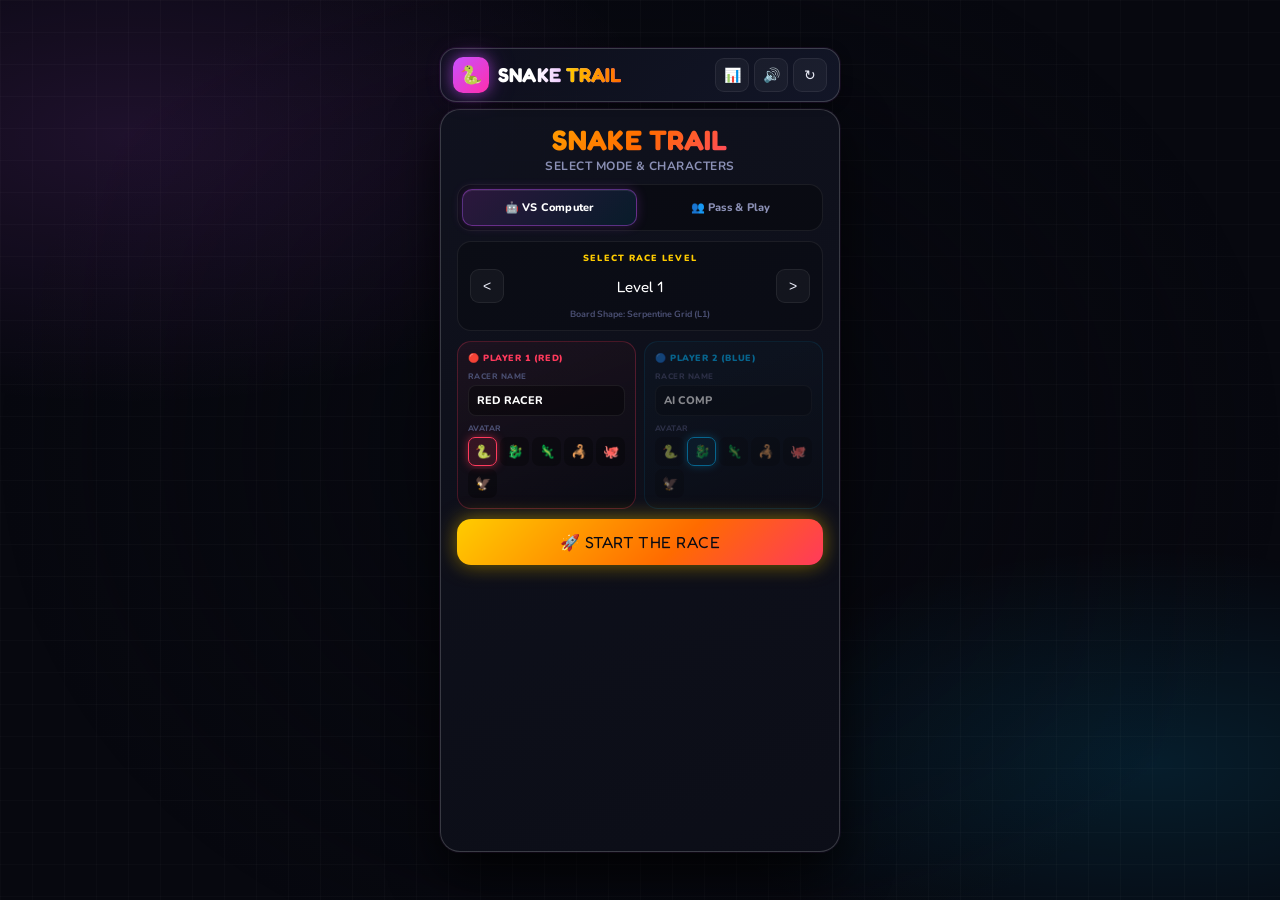
==== index.html @ f73b4cd0 "k" ====
<!DOCTYPE html>
<html lang="en">
<head>
  <meta charset="UTF-8">
  <meta name="viewport" content="width=device-width, initial-scale=1.0, maximum-scale=1, user-scalable=no">
  <meta name="description" content="An enterprise-grade, highly polished, and addictive Snake Trail Race board game. Play against AI or with a friend local.">
  <title>Snake Trail Race - Premium Arcade Edition</title>
  
  <!-- PWA & Mobile Install configurations -->
  <link rel="manifest" href="manifest.json">
  <meta name="theme-color" content="#080a11">
  <meta name="apple-mobile-web-app-capable" content="yes">
  <meta name="apple-mobile-web-app-status-bar-style" content="black-translucent">
  <meta name="apple-mobile-web-app-title" content="Snake Trail">
  <link rel="apple-touch-icon" href="icon.jpg">

  <link rel="preconnect" href="https://fonts.googleapis.com">
  <link rel="preconnect" href="https://fonts.gstatic.com" crossorigin>
  <link href="https://fonts.googleapis.com/css2?family=Fredoka+One&family=Nunito:wght@400;600;700;800;900&family=Outfit:wght@400;700;800;900&display=swap" rel="stylesheet">
  
  <link rel="stylesheet" href="style.css">
</head>
<body>

  <!-- Toast overlay -->
  <div class="toast-msg" id="toast">🎯 Message</div>

  <div class="app">
    <!-- HEADER BAR -->
    <header class="header">
      <div class="logo">
        <div class="logo-icon">🐍</div>
        <h1 class="logo-text">SNAKE <span>TRAIL</span></h1>
      </div>
      <div class="header-controls">
        <button class="btn-icon" id="pwaInstallBtn" title="Install App" style="display: none;">📥</button>
        <button class="btn-icon" id="statsToggleBtn" title="View Stats & Logs">📊</button>
        <button class="btn-icon" id="muteBtn" title="Toggle Sound">🔊</button>
        <button class="btn-icon" id="restart" title="Restart Game">↻</button>
      </div>
    </header>

    <!-- SETUP SCREEN -->
    <div class="setup-screen" id="setupScreen">
      <h2 class="setup-title">SNAKE TRAIL</h2>
      <p class="setup-subtitle">Select Mode & Characters</p>
      
      <!-- Mode Selection Tabs -->
      <div class="mode-selector">
        <button class="mode-tab active" id="modeAi">
          🤖 VS Computer
        </button>
        <button class="mode-tab" id="modePvp">
          👥 Pass & Play
        </button>
      </div>

      <!-- LEVEL SELECTOR (For Solo vs AI) -->
      <div class="setup-control-group" id="levelSelectorGroup">
        <label>SELECT RACE LEVEL</label>
        <div class="selector-control">
          <button type="button" class="btn-icon" id="prevLevelBtn">&lt;</button>
          <span class="selector-value" id="levelValue">Level 1</span>
          <button type="button" class="btn-icon" id="nextLevelBtn">&gt;</button>
        </div>
        <p class="selector-hint" id="levelHint">Board Shape: Serpentine Grid (L1)</p>
      </div>

      <!-- BOARD SHAPE SELECTOR (For PVP) -->
      <div class="setup-control-group" id="shapeSelectorGroup" style="display: none;">
        <label>SELECT BOARD SHAPE</label>
        <div class="selector-control">
          <button type="button" class="btn-icon" id="prevShapeBtn">&lt;</button>
          <span class="selector-value" id="shapeValue">Classic Shape (L1)</span>
          <button type="button" class="btn-icon" id="nextShapeBtn">&gt;</button>
        </div>
        <p class="selector-hint" id="shapeHint">Cleared level shapes unlocked: 1</p>
      </div>

      <!-- Player customization cards -->
      <div class="players-config">
        <!-- Red Player -->
        <div class="player-config-card red">
          <div class="player-config-header">
            <span class="player-config-title red-indicator">🔴 PLAYER 1 (RED)</span>
          </div>
          <div class="input-group">
            <label for="redNameInput">Racer Name</label>
            <input type="text" id="redNameInput" value="RED RACER" maxlength="10">
          </div>
          <div class="input-group">
            <label>Avatar</label>
            <div class="avatar-grid red" id="redAvatars"></div>
          </div>
        </div>

        <!-- Blue Player -->
        <div class="player-config-card blue" id="bluePlayerConfig" style="opacity: 0.5; pointer-events: none;">
          <div class="player-config-header">
            <span class="player-config-title blue-indicator">🔵 PLAYER 2 (BLUE)</span>
          </div>
          <div class="input-group">
            <label for="blueNameInput">Racer Name</label>
            <input type="text" id="blueNameInput" value="AI COMP" maxlength="10">
          </div>
          <div class="input-group">
            <label>Avatar</label>
            <div class="avatar-grid blue" id="blueAvatars"></div>
          </div>
        </div>
      </div>

      <!-- Start button -->
      <button class="btn-primary" id="startGameBtn">
        🚀 START THE RACE
      </button>
    </div>

    <!-- MAIN GAME SCREEN (HIDDEN INITIALLY) -->
    <div class="screen-wrapper" id="gameScreen" style="display: none;">
      <!-- TOP HUD: Compact Player Stats -->
      <div class="hud-top-bar">
        <!-- Red Racer Card -->
        <div class="hud-player red" id="redCard">
          <div class="hud-player-meta">
            <div class="hud-avatar-name">
              <span class="hud-emoji" id="redAvatarBadge">🐍</span>
              <span class="hud-name" id="redNameCard">RED RACER</span>
            </div>
            <span class="hud-position" id="redPosition">START</span>
          </div>
          <div class="hud-progress-bar">
            <div class="hud-progress-fill" id="redProgress"></div>
          </div>
        </div>

      <div class="hud-divider">
        <div>VS</div>
        <div id="levelBadge" style="font-size:8px;color:var(--neon-gold);letter-spacing:0.05em;margin-top:2px;">LVL 1</div>
      </div>

        <!-- Blue Racer Card -->
        <div class="hud-player blue" id="blueCard">
          <div class="hud-player-meta">
            <div class="hud-avatar-name">
              <span class="hud-emoji" id="blueAvatarBadge">🐉</span>
              <span class="hud-name" id="blueNameCard">BLUE RACER</span>
            </div>
            <span class="hud-position" id="bluePosition">START</span>
          </div>
          <div class="hud-progress-bar">
            <div class="hud-progress-fill" id="blueProgress"></div>
          </div>
        </div>
      </div>

      <!-- THE BOARD CANVAS -->
      <div class="board-wrapper">
        <canvas id="canvas" width="380" height="460"></canvas>
      </div>
      
      <!-- CONTROLS & COMPACT MESSAGE FEED (CENTERED STACK) -->
      <div class="hud-controls-bar">
        <!-- Centered 3D Dice Box -->
        <div class="dice-box" id="roll">
          <span id="dice" style="display: none;">?</span>
          <div class="scene">
            <div class="cube" id="cube">
              <!-- Front: 1 -->
              <div class="cube-face front" data-face="1">
                <span class="pip"></span>
              </div>
              <!-- Back: 6 -->
              <div class="cube-face back" data-face="6">
                <span class="pip"></span><span class="pip"></span>
                <span class="pip"></span><span class="pip"></span>
                <span class="pip"></span><span class="pip"></span>
              </div>
              <!-- Right: 3 -->
              <div class="cube-face right" data-face="3">
                <span class="pip"></span><span class="pip"></span>
                <span class="pip"></span>
              </div>
              <!-- Left: 4 -->
              <div class="cube-face left" data-face="4">
                <span class="pip"></span><span class="pip"></span>
                <span class="pip"></span><span class="pip"></span>
              </div>
              <!-- Top: 2 -->
              <div class="cube-face top" data-face="2">
                <span class="pip"></span><span class="pip"></span>
              </div>
              <!-- Bottom: 5 -->
              <div class="cube-face bottom" data-face="5">
                <span class="pip"></span><span class="pip"></span>
                <span class="pip"></span><span class="pip"></span>
                <span class="pip"></span>
              </div>
            </div>
          </div>
          <span class="dice-label" id="diceLabel">TAP ROLL</span>
        </div>
        
        <!-- Centered message feeds -->
        <div class="message-box">
          <div class="turn-status-text">
            <span class="turn-bullet" id="turnBullet"></span>
            <span id="turnName">🔴 RED PLAYER'S TURN</span>
            <span id="turnStatus" style="margin-left: 6px; color: var(--text-muted); font-weight: 700;">&bull; AWAITING ROLL</span>
          </div>
          <div class="msg-title" id="mainMessage">Roll the dice to start the race!</div>
          <div class="msg-desc" id="hint">Pro-Tip: Land on opponent to knock them back!</div>
        </div>
      </div>

      <!-- COMPACT MAP LEGEND -->
      <footer class="legend-panel">
        <span class="legend-item"><span class="legend-dot" style="color:#0dffb0;"></span>Bonus</span>
        <span class="legend-item"><span class="legend-dot" style="color:#ff6b00;"></span>Trap</span>
        <span class="legend-item"><span class="legend-dot" style="color:#ff3a5c;"></span>Reset</span>
        <span class="legend-item"><span class="legend-dot" style="color:#ffcc00;"></span>Goal</span>
      </footer>
    </div>
  </div>

  <!-- SLIDING DRAWER SYSTEM FOR STATS & LOGS -->
  <div class="drawer" id="statsDrawer">
    <div class="drawer-overlay" id="drawerOverlay"></div>
    <div class="drawer-content">
      <div class="drawer-header">
        <h3>Race Details</h3>
        <button class="btn-icon" id="drawerCloseBtn" style="border: none; background: transparent;">✕</button>
      </div>
      <div class="drawer-body">
        <!-- Cumulative Stats -->
        <section class="stats-panel">
          <h4 class="panel-title">Cumulative Records</h4>
          <div class="stats-grid">
            <div class="stat-item">
              <div class="stat-val" id="statGames">0</div>
              <div class="stat-lbl">Games</div>
            </div>
            <div class="stat-item">
              <div class="stat-val" id="statWins">0</div>
              <div class="stat-lbl">P1 Wins</div>
            </div>
            <div class="stat-item">
              <div class="stat-val" id="statKos">0</div>
              <div class="stat-lbl">KOs</div>
            </div>
            <div class="stat-item">
              <div class="stat-val" id="statTraps">0</div>
              <div class="stat-lbl">Traps Hit</div>
            </div>
          </div>
        </section>

        <!-- Live game log feed -->
        <section class="game-log-panel" style="flex-grow: 1; display: flex; flex-direction: column;">
          <h4 class="panel-title">Race Log Feed</h4>
          <div class="log-container" id="logContainer">
            <div class="log-entry">Waiting for race launch...</div>
          </div>
        </section>
      </div>
    </div>
  </div>

  <!-- WINNER NOTIFICATION OVERLAY -->
  <div class="modal" id="modal">
    <div class="modal-box">
      <div class="trophy">🏆</div>
      <h2 class="win-title" id="winner">RED RACER WINS!</h2>
      <p class="win-sub">The race has finished in style!</p>
      <button class="btn-primary" id="playAgain">
        🔄 PLAY AGAIN
      </button>
    </div>
  </div>

  <!-- Game dependencies load -->
  <script src="sound.js"></script>
  <script src="app.js"></script>
</body>
</html>
---- style.css ----
@import url('https://fonts.googleapis.com/css2?family=Fredoka+One&family=Nunito:wght@400;600;700;800;900&family=Outfit:wght@400;700;800;900&display=swap');

/* =============================================
   DESIGN TOKENS
   ============================================= */
:root {
  /* Background palette */
  --bg-deep:    #07080f;
  --bg-dark:    #0b0d18;
  --bg-card:    #10132040;
  --bg-glass:   rgba(14, 16, 28, 0.75);

  /* Neon accents */
  --neon-red:    #ff3a5c;
  --neon-blue:   #00b8ff;
  --neon-green:  #0dffb0;
  --neon-gold:   #ffcc00;
  --neon-orange: #ff6b00;
  --neon-purple: #c850ff;
  --neon-pink:   #ff2ead;

  /* Glow colors */
  --glow-red:    rgba(255, 58, 92, 0.5);
  --glow-blue:   rgba(0, 184, 255, 0.5);
  --glow-green:  rgba(13, 255, 176, 0.5);
  --glow-gold:   rgba(255, 204, 0, 0.5);
  --glow-orange: rgba(255, 107, 0, 0.5);
  --glow-purple: rgba(200, 80, 255, 0.5);

  /* Text */
  --text-bright:   #ffffff;
  --text-primary:  #e8eaf6;
  --text-secondary:#8b90b5;
  --text-muted:    #4a4f72;

  /* Borders */
  --border:        rgba(255,255,255,0.07);
  --border-bright: rgba(255,255,255,0.18);

  /* Transitions */
  --ease-fast:   cubic-bezier(0.4, 0, 0.2, 1);
  --ease-bounce: cubic-bezier(0.34, 1.56, 0.64, 1);
  --t-fast:  0.15s;
  --t-mid:   0.3s;
  --t-slow:  0.5s;

  /* Shadows */
  --shadow-sm: 0 2px 12px rgba(0,0,0,0.4);
  --shadow-md: 0 8px 24px rgba(0,0,0,0.6);
  --shadow-lg: 0 20px 50px rgba(0,0,0,0.8);
}

/* =============================================
   RESET
   ============================================= */
*, *::before, *::after {
  box-sizing: border-box;
  margin: 0;
  padding: 0;
  -webkit-tap-highlight-color: transparent;
}

html, body {
  height: 100%;
  max-height: 100vh;
  overflow: hidden;
  font-family: 'Nunito', sans-serif;
  color: var(--text-primary);
}

body {
  position: relative;
  background: var(--bg-deep);
  display: flex;
  align-items: center;
  justify-content: center;
}

/* =============================================
   ANIMATED BACKGROUND
   ============================================= */
body::before {
  content: '';
  position: fixed;
  inset: 0;
  background:
    radial-gradient(ellipse 70% 50% at 10% 15%, rgba(200,80,255,0.12) 0%, transparent 60%),
    radial-gradient(ellipse 60% 40% at 90% 85%, rgba(0,184,255,0.12) 0%, transparent 60%),
    radial-gradient(ellipse 50% 60% at 50% 50%, rgba(7,8,15,1) 0%, transparent 100%);
  pointer-events: none;
  z-index: 0;
  animation: bgPulse 8s ease-in-out infinite alternate;
}

@keyframes bgPulse {
  0%   { opacity: 0.8; }
  100% { opacity: 1; }
}

body::after {
  content: '';
  position: fixed;
  inset: 0;
  background-image:
    linear-gradient(rgba(255,255,255,0.018) 1px, transparent 1px),
    linear-gradient(90deg, rgba(255,255,255,0.018) 1px, transparent 1px);
  background-size: 32px 32px;
  pointer-events: none;
  z-index: 0;
}

h1, h2, h3, h4 {
  font-family: 'Fredoka One', sans-serif;
  letter-spacing: 0.01em;
  line-height: 1.1;
}

/* =============================================
   APP SHELL
   ============================================= */
.app {
  position: relative;
  z-index: 1;
  width: 100%;
  max-width: 420px;
  height: 100vh;
  max-height: 820px;
  display: flex;
  flex-direction: column;
  gap: 7px;
  padding: 8px 10px;
}

/* =============================================
   HEADER
   ============================================= */
.header {
  flex-shrink: 0;
  display: flex;
  align-items: center;
  justify-content: space-between;
  padding: 8px 12px;
  background: linear-gradient(135deg, rgba(14,16,28,0.9), rgba(20,24,42,0.9));
  border: 1px solid var(--border-bright);
  border-radius: 16px;
  box-shadow: 0 0 0 1px rgba(200,80,255,0.08), var(--shadow-sm);
  backdrop-filter: blur(20px);
}

.logo {
  display: flex;
  align-items: center;
  gap: 9px;
}

.logo-icon {
  width: 36px;
  height: 36px;
  border-radius: 10px;
  background: linear-gradient(135deg, var(--neon-purple), var(--neon-pink));
  display: flex;
  align-items: center;
  justify-content: center;
  font-size: 18px;
  box-shadow: 0 0 14px var(--glow-purple), 0 0 28px rgba(200,80,255,0.25);
  animation: iconPop 3s ease-in-out infinite alternate;
}

@keyframes iconPop {
  0%   { box-shadow: 0 0 14px var(--glow-purple), 0 0 28px rgba(200,80,255,0.25); }
  100% { box-shadow: 0 0 22px var(--glow-purple), 0 0 44px rgba(200,80,255,0.4); }
}

.logo-text {
  font-size: 20px;
  font-weight: 900;
  font-family: 'Fredoka One', sans-serif;
  background: linear-gradient(90deg, var(--text-bright) 30%, var(--neon-purple));
  -webkit-background-clip: text;
  -webkit-text-fill-color: transparent;
}

.logo-text span {
  background: linear-gradient(90deg, var(--neon-gold), var(--neon-orange));
  -webkit-background-clip: text;
  -webkit-text-fill-color: transparent;
}

.header-controls {
  display: flex;
  align-items: center;
  gap: 5px;
}

/* =============================================
   BTN ICON
   ============================================= */
.btn-icon {
  width: 34px;
  height: 34px;
  border: 1px solid var(--border);
  border-radius: 9px;
  background: rgba(255,255,255,0.04);
  color: var(--text-primary);
  font-size: 14px;
  display: flex;
  align-items: center;
  justify-content: center;
  cursor: pointer;
  transition: all var(--t-fast) var(--ease-fast);
  outline: none;
}

.btn-icon:hover {
  background: rgba(255,255,255,0.1);
  border-color: var(--border-bright);
  transform: translateY(-2px);
}

.btn-icon:active {
  transform: scale(0.94);
}

/* =============================================
   SCREEN SHAKE
   ============================================= */
.shake {
  animation: screenShake 0.45s cubic-bezier(.36,.07,.19,.97) both;
}
@keyframes screenShake {
  10%, 90% { transform: translate3d(-2px, 0, 0); }
  20%, 80% { transform: translate3d(2px, 0, 0); }
  30%, 50%, 70% { transform: translate3d(-4px, 0, 0); }
  40%, 60%  { transform: translate3d(4px, 0, 0); }
}

/* =============================================
   SETUP SCREEN
   ============================================= */
.setup-screen {
  flex-grow: 1;
  overflow-y: auto;
  display: flex;
  flex-direction: column;
  gap: 10px;
  padding: 16px;
  background: linear-gradient(160deg, rgba(16,18,30,0.96), rgba(12,14,24,0.98));
  border: 1px solid var(--border-bright);
  border-radius: 20px;
  box-shadow: 0 0 0 1px rgba(200,80,255,0.06), var(--shadow-lg);
  animation: slideUp 0.4s var(--ease-bounce);
}

.setup-screen::-webkit-scrollbar { width: 0; }

@keyframes slideUp {
  0%   { opacity: 0; transform: translateY(20px) scale(0.97); }
  100% { opacity: 1; transform: translateY(0) scale(1); }
}

.setup-title {
  text-align: center;
  font-size: 28px;
  background: linear-gradient(135deg, var(--neon-gold) 0%, var(--neon-orange) 50%, var(--neon-pink) 100%);
  -webkit-background-clip: text;
  -webkit-text-fill-color: transparent;
  text-shadow: none;
  line-height: 1;
  animation: titleGlow 2.5s ease-in-out infinite alternate;
}

@keyframes titleGlow {
  0%   { filter: drop-shadow(0 0 8px rgba(255,204,0,0.5)); }
  100% { filter: drop-shadow(0 0 18px rgba(255,107,0,0.7)); }
}

.setup-subtitle {
  text-align: center;
  color: var(--text-secondary);
  font-size: 12px;
  font-weight: 700;
  margin-top: -6px;
  letter-spacing: 0.04em;
  text-transform: uppercase;
}

/* MODE TABS */
.mode-selector {
  display: grid;
  grid-template-columns: 1fr 1fr;
  gap: 6px;
  background: rgba(0,0,0,0.3);
  padding: 4px;
  border-radius: 14px;
  border: 1px solid var(--border);
}

.mode-tab {
  padding: 10px 6px;
  border-radius: 10px;
  border: 1.5px solid transparent;
  background: transparent;
  color: var(--text-secondary);
  font-family: 'Nunito', sans-serif;
  font-weight: 800;
  font-size: 11px;
  cursor: pointer;
  transition: all var(--t-mid) var(--ease-bounce);
  letter-spacing: 0.02em;
  display: flex;
  align-items: center;
  justify-content: center;
  gap: 4px;
}

.mode-tab.active {
  background: linear-gradient(135deg, rgba(200,80,255,0.18), rgba(0,184,255,0.1));
  border-color: rgba(200,80,255,0.4);
  color: var(--text-bright);
  box-shadow: 0 0 12px rgba(200,80,255,0.2), inset 0 1px 0 rgba(255,255,255,0.08);
}

.mode-tab:not(.active):hover {
  color: var(--text-primary);
  background: rgba(255,255,255,0.04);
}

/* CONTROL GROUPS (Level / Shape selectors) */
.setup-control-group {
  display: flex;
  flex-direction: column;
  gap: 5px;
  background: rgba(0,0,0,0.22);
  border: 1px solid var(--border);
  border-radius: 14px;
  padding: 10px 12px;
}

.setup-control-group label {
  text-align: center;
  font-size: 9px;
  font-weight: 900;
  color: var(--neon-gold);
  text-transform: uppercase;
  letter-spacing: 0.12em;
}

.selector-control {
  display: flex;
  align-items: center;
  justify-content: space-between;
}

.selector-value {
  font-family: 'Fredoka One', sans-serif;
  font-size: 15px;
  color: var(--text-bright);
}

.selector-hint {
  font-size: 9px;
  color: var(--text-muted);
  text-align: center;
  font-weight: 700;
}

/* PLAYER CARDS */
.players-config {
  display: grid;
  grid-template-columns: 1fr 1fr;
  gap: 8px;
}

.player-config-card {
  background: rgba(0,0,0,0.25);
  border-radius: 14px;
  padding: 10px;
  display: flex;
  flex-direction: column;
  gap: 7px;
  border: 1.5px solid var(--border);
  transition: border-color var(--t-mid) var(--ease-fast);
}

.player-config-card.red {
  border-color: rgba(255,58,92,0.25);
  background: linear-gradient(160deg, rgba(255,58,92,0.06), rgba(0,0,0,0.25));
}

.player-config-card.blue {
  border-color: rgba(0,184,255,0.2);
  background: linear-gradient(160deg, rgba(0,184,255,0.06), rgba(0,0,0,0.25));
}

.player-config-header {
  display: flex;
  align-items: center;
}

.player-config-title {
  font-size: 9px;
  font-weight: 900;
  letter-spacing: 0.06em;
  text-transform: uppercase;
}

.red-indicator  { color: var(--neon-red); }
.blue-indicator { color: var(--neon-blue); }

.input-group {
  display: flex;
  flex-direction: column;
  gap: 3px;
}

.input-group label {
  font-size: 8px;
  font-weight: 800;
  color: var(--text-muted);
  text-transform: uppercase;
  letter-spacing: 0.06em;
}

.input-group input {
  background: rgba(0,0,0,0.35);
  border: 1.5px solid var(--border);
  border-radius: 8px;
  padding: 7px 8px;
  color: var(--text-bright);
  font-family: 'Nunito', sans-serif;
  font-size: 11px;
  font-weight: 800;
  outline: none;
  width: 100%;
  transition: border-color var(--t-fast) var(--ease-fast);
}

.input-group input:focus {
  border-color: var(--neon-purple);
}

.avatar-grid {
  display: grid;
  grid-template-columns: repeat(5, 1fr);
  gap: 3px;
}

.avatar-option {
  width: 100%;
  aspect-ratio: 1;
  background: rgba(0,0,0,0.3);
  border: 1.5px solid transparent;
  border-radius: 7px;
  font-size: 13px;
  display: flex;
  align-items: center;
  justify-content: center;
  cursor: pointer;
  transition: all var(--t-fast) var(--ease-fast);
}

.avatar-option:hover {
  transform: scale(1.1);
  background: rgba(255,255,255,0.06);
}

.red .avatar-option.selected {
  border-color: var(--neon-red);
  background: rgba(255,58,92,0.15);
  box-shadow: 0 0 8px var(--glow-red);
}

.blue .avatar-option.selected {
  border-color: var(--neon-blue);
  background: rgba(0,184,255,0.12);
  box-shadow: 0 0 8px var(--glow-blue);
}

/* START BUTTON */
.btn-primary {
  width: 100%;
  padding: 13px 16px;
  border: none;
  border-radius: 14px;
  background: linear-gradient(135deg, var(--neon-gold) 0%, var(--neon-orange) 60%, var(--neon-red) 100%);
  color: #080a14;
  font-family: 'Fredoka One', sans-serif;
  font-size: 16px;
  letter-spacing: 0.03em;
  cursor: pointer;
  box-shadow: 0 0 20px var(--glow-gold), 0 4px 14px rgba(0,0,0,0.4);
  transition: all var(--t-mid) var(--ease-bounce);
  display: flex;
  align-items: center;
  justify-content: center;
  gap: 8px;
}

.btn-primary:hover {
  transform: translateY(-3px) scale(1.01);
  box-shadow: 0 0 30px var(--glow-gold), 0 8px 20px rgba(0,0,0,0.5);
}

.btn-primary:active {
  transform: scale(0.97);
}

/* =============================================
   GAME SCREEN WRAPPER
   ============================================= */
.screen-wrapper {
  flex-grow: 1;
  display: flex;
  flex-direction: column;
  gap: 7px;
  min-height: 0;
}

/* =============================================
   HUD TOP BAR
   ============================================= */
.hud-top-bar {
  flex-shrink: 0;
  display: grid;
  grid-template-columns: 1fr auto 1fr;
  align-items: center;
  gap: 6px;
  padding: 8px 10px;
  background: rgba(10,12,22,0.9);
  border: 1px solid var(--border-bright);
  border-radius: 16px;
  backdrop-filter: blur(20px);
  box-shadow: var(--shadow-sm);
}

.hud-player {
  display: flex;
  flex-direction: column;
  gap: 4px;
  padding: 5px 7px;
  border-radius: 10px;
  border: 1.5px solid transparent;
  transition: all var(--t-mid) var(--ease-fast);
}

.hud-player.active.red {
  background: rgba(255,58,92,0.08);
  border-color: rgba(255,58,92,0.3);
  box-shadow: 0 0 12px rgba(255,58,92,0.15);
}

.hud-player.active.blue {
  background: rgba(0,184,255,0.08);
  border-color: rgba(0,184,255,0.3);
  box-shadow: 0 0 12px rgba(0,184,255,0.15);
}

.hud-player-meta {
  display: flex;
  align-items: center;
  justify-content: space-between;
}

.hud-avatar-name {
  display: flex;
  align-items: center;
  gap: 4px;
  min-width: 0;
}

.hud-emoji {
  font-size: 16px;
  flex-shrink: 0;
  filter: drop-shadow(0 0 3px currentColor);
}

.hud-name {
  font-size: 10px;
  font-weight: 900;
  white-space: nowrap;
  overflow: hidden;
  text-overflow: ellipsis;
  text-transform: uppercase;
  letter-spacing: 0.04em;
}

.hud-position {
  font-family: 'Fredoka One', sans-serif;
  font-size: 12px;
  flex-shrink: 0;
}

.red  .hud-position { color: var(--neon-red); text-shadow: 0 0 8px var(--glow-red); }
.blue .hud-position { color: var(--neon-blue); text-shadow: 0 0 8px var(--glow-blue); }

.hud-progress-bar {
  height: 4px;
  background: rgba(255,255,255,0.07);
  border-radius: 4px;
  overflow: hidden;
}

.hud-progress-fill {
  height: 100%;
  width: 0%;
  border-radius: 4px;
  transition: width 0.5s cubic-bezier(0.1, 0.8, 0.3, 1);
}

.red  .hud-progress-fill { background: linear-gradient(90deg, var(--neon-purple), var(--neon-red)); box-shadow: 0 0 8px var(--glow-red); }
.blue .hud-progress-fill { background: linear-gradient(90deg, var(--neon-blue), #00e5ff);   box-shadow: 0 0 8px var(--glow-blue); }

.hud-divider {
  font-family: 'Fredoka One', sans-serif;
  font-size: 12px;
  color: var(--text-muted);
  padding: 0 4px;
  text-align: center;
}

/* =============================================
   BOARD
   ============================================= */
.board-wrapper {
  flex-grow: 1;
  display: flex;
  align-items: center;
  justify-content: center;
  background: rgba(8,10,18,0.92);
  border: 1px solid var(--border-bright);
  border-radius: 18px;
  padding: 5px;
  box-shadow:
    0 0 0 1px rgba(200,80,255,0.07),
    inset 0 0 40px rgba(0,0,0,0.4),
    var(--shadow-md);
  position: relative;
  overflow: hidden;
  min-height: 0;
}

.board-wrapper::before {
  content: '';
  position: absolute;
  inset: 0;
  border-radius: inherit;
  background:
    radial-gradient(ellipse at 20% 80%, rgba(200,80,255,0.06) 0%, transparent 60%),
    radial-gradient(ellipse at 80% 20%, rgba(0,184,255,0.06) 0%, transparent 60%);
  pointer-events: none;
}

canvas {
  display: block;
  max-width: 100%;
  max-height: 100%;
  width: auto;
  height: auto;
  aspect-ratio: 380 / 460;
  border-radius: 12px;
  background: transparent;
  touch-action: none;
}

/* =============================================
   CONTROLS BAR
   ============================================= */
.hud-controls-bar {
  flex-shrink: 0;
  display: flex;
  align-items: center;
  justify-content: center;
  gap: 10px;
}

/* =============================================
   3D DICE
   ============================================= */
.dice-box {
  width: 100px;
  height: 90px;
  border: 1.5px solid rgba(200,80,255,0.25);
  border-radius: 18px;
  background: linear-gradient(145deg, rgba(30,20,55,0.95), rgba(16,10,35,0.95));
  box-shadow: 0 0 16px rgba(200,80,255,0.15), 0 0 40px rgba(200,80,255,0.07), var(--shadow-sm);
  display: flex;
  flex-direction: column;
  align-items: center;
  justify-content: space-between;
  padding: 7px 0 6px;
  cursor: pointer;
  user-select: none;
  transition: all var(--t-fast) var(--ease-bounce);
  flex-shrink: 0;
}

.dice-box:hover {
  transform: scale(1.04);
  box-shadow: 0 0 24px rgba(200,80,255,0.3), 0 0 50px rgba(200,80,255,0.12);
}

.dice-box:active {
  transform: scale(0.96);
}

.dice-box.disabled {
  opacity: 0.45;
  pointer-events: none;
  cursor: not-allowed;
}

.scene {
  width: 54px;
  height: 54px;
  perspective: 280px;
  flex-shrink: 0;
}

.cube {
  width: 100%;
  height: 100%;
  position: relative;
  transform-style: preserve-3d;
  transform: rotateX(-20deg) rotateY(30deg);
  transition: transform 0.8s cubic-bezier(0.2, 0.8, 0.25, 1);
}

.cube-face {
  position: absolute;
  width: 54px;
  height: 54px;
  display: grid;
  grid-template-columns: repeat(3, 1fr);
  grid-template-rows: repeat(3, 1fr);
  padding: 7px;
  background: rgba(20,14,42,0.97);
  border: 1.5px solid rgba(200,80,255,0.35);
  border-radius: 11px;
  box-shadow: inset 0 0 10px rgba(200,80,255,0.1);
}

.pip {
  display: block;
  width: 7px;
  height: 7px;
  background: #fff;
  border-radius: 50%;
  align-self: center;
  justify-self: center;
  box-shadow: 0 0 5px #fff, 0 0 10px var(--neon-purple);
}

.front  { transform: rotateY(0deg)   translateZ(27px); }
.back   { transform: rotateY(180deg) translateZ(27px); }
.right  { transform: rotateY(90deg)  translateZ(27px); }
.left   { transform: rotateY(-90deg) translateZ(27px); }
.top    { transform: rotateX(90deg)  translateZ(27px); }
.bottom { transform: rotateX(-90deg) translateZ(27px); }

/* Pip grid positions */
.cube-face[data-face="1"] .pip:nth-child(1) { grid-area: 2/2; background: var(--neon-red); box-shadow: 0 0 6px var(--neon-red), 0 0 14px var(--glow-red); }
.cube-face[data-face="2"] .pip:nth-child(1) { grid-area: 1/1; }
.cube-face[data-face="2"] .pip:nth-child(2) { grid-area: 3/3; }
.cube-face[data-face="3"] .pip:nth-child(1) { grid-area: 1/1; }
.cube-face[data-face="3"] .pip:nth-child(2) { grid-area: 2/2; }
.cube-face[data-face="3"] .pip:nth-child(3) { grid-area: 3/3; }
.cube-face[data-face="4"] .pip:nth-child(1) { grid-area: 1/1; }
.cube-face[data-face="4"] .pip:nth-child(2) { grid-area: 1/3; }
.cube-face[data-face="4"] .pip:nth-child(3) { grid-area: 3/1; }
.cube-face[data-face="4"] .pip:nth-child(4) { grid-area: 3/3; }
.cube-face[data-face="5"] .pip:nth-child(1) { grid-area: 1/1; }
.cube-face[data-face="5"] .pip:nth-child(2) { grid-area: 1/3; }
.cube-face[data-face="5"] .pip:nth-child(3) { grid-area: 2/2; }
.cube-face[data-face="5"] .pip:nth-child(4) { grid-area: 3/1; }
.cube-face[data-face="5"] .pip:nth-child(5) { grid-area: 3/3; }
.cube-face[data-face="6"] .pip:nth-child(1) { grid-area: 1/1; }
.cube-face[data-face="6"] .pip:nth-child(2) { grid-area: 1/3; }
.cube-face[data-face="6"] .pip:nth-child(3) { grid-area: 2/1; }
.cube-face[data-face="6"] .pip:nth-child(4) { grid-area: 2/3; }
.cube-face[data-face="6"] .pip:nth-child(5) { grid-area: 3/1; }
.cube-face[data-face="6"] .pip:nth-child(6) { grid-area: 3/3; }

.dice-label {
  font-size: 7px;
  font-weight: 900;
  color: var(--neon-purple);
  letter-spacing: 0.1em;
  text-transform: uppercase;
  text-shadow: 0 0 6px var(--neon-purple);
}

.dice-shake {
  animation: rollRumble 0.08s infinite alternate;
}
@keyframes rollRumble {
  0%   { transform: translateY(1.5px) rotate(-1deg); }
  100% { transform: translateY(-1.5px) rotate(1deg); }
}

/* =============================================
   MESSAGE BOX
   ============================================= */
.message-box {
  flex: 1;
  background: rgba(10,12,22,0.85);
  backdrop-filter: blur(12px);
  border: 1px solid var(--border);
  border-radius: 14px;
  padding: 8px 12px;
  text-align: center;
  box-shadow: var(--shadow-sm);
  display: flex;
  flex-direction: column;
  align-items: center;
  justify-content: center;
  gap: 2px;
}

.turn-status-text {
  font-size: 9px;
  font-weight: 900;
  color: var(--text-muted);
  text-transform: uppercase;
  letter-spacing: 0.1em;
  display: flex;
  align-items: center;
  justify-content: center;
  gap: 5px;
}

.turn-bullet {
  width: 5px;
  height: 5px;
  border-radius: 50%;
  box-shadow: 0 0 6px currentColor;
  flex-shrink: 0;
}

.msg-title {
  font-size: 13px;
  font-weight: 900;
  color: var(--text-bright);
  font-family: 'Nunito', sans-serif;
}

.msg-desc {
  font-size: 9px;
  color: var(--text-secondary);
  font-weight: 600;
}

/* =============================================
   LEGEND PANEL
   ============================================= */
.legend-panel {
  flex-shrink: 0;
  display: flex;
  justify-content: space-evenly;
  align-items: center;
  background: rgba(10,12,22,0.8);
  border: 1px solid var(--border);
  border-radius: 12px;
  padding: 6px 10px;
}

.legend-item {
  display: flex;
  align-items: center;
  gap: 4px;
  font-size: 8px;
  font-weight: 800;
  text-transform: uppercase;
  letter-spacing: 0.05em;
  color: var(--text-muted);
}

.legend-dot {
  width: 6px;
  height: 6px;
  border-radius: 50%;
  box-shadow: 0 0 5px currentColor;
}

/* =============================================
   SLIDING DRAWER
   ============================================= */
.drawer {
  position: fixed;
  inset: 0;
  z-index: 500;
  visibility: hidden;
  transition: visibility var(--t-mid);
}

.drawer.open {
  visibility: visible;
}

.drawer-overlay {
  position: absolute;
  inset: 0;
  background: rgba(0,0,0,0.65);
  backdrop-filter: blur(6px);
  opacity: 0;
  transition: opacity var(--t-mid) var(--ease-fast);
}

.drawer.open .drawer-overlay {
  opacity: 1;
}

.drawer-content {
  position: absolute;
  top: 0;
  right: 0;
  bottom: 0;
  width: 100%;
  max-width: 310px;
  background: #0b0d1a;
  border-left: 1px solid var(--border-bright);
  box-shadow: -15px 0 40px rgba(0,0,0,0.6);
  display: flex;
  flex-direction: column;
  transform: translateX(100%);
  transition: transform var(--t-slow) cubic-bezier(0.1, 0.8, 0.3, 1);
}

.drawer.open .drawer-content {
  transform: translateX(0);
}

.drawer-header {
  display: flex;
  align-items: center;
  justify-content: space-between;
  padding: 14px 16px;
  border-bottom: 1px solid var(--border);
  background: rgba(16,10,35,0.6);
}

.drawer-header h3 {
  font-size: 14px;
  letter-spacing: 0.03em;
  background: linear-gradient(90deg, var(--neon-purple), var(--neon-blue));
  -webkit-background-clip: text;
  -webkit-text-fill-color: transparent;
}

.drawer-body {
  flex-grow: 1;
  overflow-y: auto;
  padding: 14px;
  display: flex;
  flex-direction: column;
  gap: 14px;
}

.stats-panel { display: flex; flex-direction: column; gap: 7px; }

.panel-title {
  font-size: 10px;
  font-weight: 900;
  text-transform: uppercase;
  letter-spacing: 0.08em;
  color: var(--neon-gold);
}

.stats-grid {
  display: grid;
  grid-template-columns: 1fr 1fr;
  gap: 6px;
}

.stat-item {
  background: rgba(255,255,255,0.025);
  border: 1px solid var(--border);
  border-radius: 10px;
  padding: 10px 6px;
  text-align: center;
}

.stat-val {
  font-family: 'Fredoka One', sans-serif;
  font-size: 18px;
  background: linear-gradient(135deg, var(--neon-gold), var(--neon-orange));
  -webkit-background-clip: text;
  -webkit-text-fill-color: transparent;
}

.stat-lbl {
  font-size: 8px;
  font-weight: 800;
  color: var(--text-muted);
  text-transform: uppercase;
  letter-spacing: 0.05em;
}

.game-log-panel { display: flex; flex-direction: column; gap: 6px; }

.log-container {
  background: rgba(0,0,0,0.25);
  border: 1px solid var(--border);
  border-radius: 10px;
  padding: 8px;
  height: 220px;
  overflow-y: auto;
  display: flex;
  flex-direction: column;
  gap: 4px;
  font-size: 10px;
}

.log-container::-webkit-scrollbar { width: 3px; }
.log-container::-webkit-scrollbar-track { background: transparent; }
.log-container::-webkit-scrollbar-thumb { background: rgba(255,255,255,0.08); border-radius: 10px; }

.log-entry {
  padding: 4px 7px;
  background: rgba(255,255,255,0.015);
  border-radius: 6px;
  border-left: 2px solid var(--text-muted);
  line-height: 1.4;
  color: var(--text-secondary);
}

.log-entry.red      { border-left-color: var(--neon-red);    color: var(--text-primary); }
.log-entry.blue     { border-left-color: var(--neon-blue);   color: var(--text-primary); }
.log-entry.bonus    { border-left-color: var(--neon-green);  color: var(--text-primary); }
.log-entry.trap     { border-left-color: var(--neon-orange); color: var(--text-primary); }
.log-entry.knockout { border-left-color: var(--neon-gold);   color: var(--text-primary); }

/* =============================================
   WIN MODAL
   ============================================= */
.modal {
  position: fixed;
  inset: 0;
  background: rgba(4,5,12,0.88);
  backdrop-filter: blur(10px);
  display: flex;
  align-items: center;
  justify-content: center;
  padding: 20px;
  opacity: 0;
  visibility: hidden;
  transition: opacity var(--t-mid) var(--ease-fast), visibility var(--t-mid);
  z-index: 1000;
}

.modal.show {
  opacity: 1;
  visibility: visible;
}

.modal-box {
  width: 100%;
  max-width: 300px;
  background: linear-gradient(160deg, rgba(22,14,48,0.98), rgba(10,12,24,0.98));
  border: 1.5px solid rgba(200,80,255,0.35);
  border-radius: 24px;
  padding: 28px 20px 22px;
  text-align: center;
  box-shadow: 0 0 40px rgba(200,80,255,0.3), var(--shadow-lg);
  transform: translateY(16px) scale(0.94);
  transition: transform var(--t-slow) var(--ease-bounce);
}

.modal.show .modal-box {
  transform: translateY(0) scale(1);
}

.trophy {
  font-size: 52px;
  line-height: 1;
  margin-bottom: 8px;
  animation: floatTrophy 2s ease-in-out infinite alternate;
  filter: drop-shadow(0 0 18px rgba(255,204,0,0.7));
}

@keyframes floatTrophy {
  0%   { transform: translateY(0) rotate(-4deg); }
  100% { transform: translateY(-8px) rotate(4deg); }
}

.win-title {
  font-size: 22px;
  background: linear-gradient(135deg, var(--neon-gold), var(--neon-orange), var(--neon-red));
  -webkit-background-clip: text;
  -webkit-text-fill-color: transparent;
  margin-bottom: 4px;
}

.win-sub {
  color: var(--text-secondary);
  font-size: 11px;
  font-weight: 600;
  margin-bottom: 16px;
}

/* =============================================
   PARTICLES & FLOATERS
   ============================================= */
.particle-effect {
  position: fixed;
  pointer-events: none;
  z-index: 2000;
  width: 5px;
  height: 5px;
  border-radius: 50%;
  animation: confettiExplode 0.9s ease-out forwards;
}

@keyframes confettiExplode {
  0%   { transform: translate(0, 0) scale(1.2); opacity: 1; }
  100% { transform: translate(var(--dx), var(--dy)) scale(0.1); opacity: 0; }
}

.floater {
  position: fixed;
  pointer-events: none;
  z-index: 1500;
  font-family: 'Fredoka One', sans-serif;
  font-size: 20px;
  text-shadow: 0 0 8px currentColor, 0 2px 5px rgba(0,0,0,0.6);
  animation: floatUp 1.3s cubic-bezier(0.18, 0.89, 0.32, 1.28) forwards;
}

@keyframes floatUp {
  0%   { transform: translate(-50%, 15px) scale(0.6); opacity: 0; }
  20%  { transform: translate(-50%, 0) scale(1.15); opacity: 1; }
  100% { transform: translate(-50%, -55px) scale(0.85); opacity: 0; }
}

/* =============================================
   TOAST
   ============================================= */
.toast-msg {
  position: fixed;
  bottom: 22px;
  left: 50%;
  transform: translate(-50%, 30px);
  background: linear-gradient(135deg, rgba(22,14,48,0.98), rgba(14,16,28,0.98));
  border: 1px solid rgba(200,80,255,0.3);
  border-radius: 20px;
  padding: 7px 16px;
  font-size: 11px;
  font-weight: 800;
  color: var(--text-bright);
  box-shadow: 0 0 16px rgba(200,80,255,0.2), var(--shadow-md);
  opacity: 0;
  pointer-events: none;
  transition: all var(--t-mid) var(--ease-bounce);
  z-index: 999;
  white-space: nowrap;
}

.toast-msg.show {
  opacity: 1;
  transform: translate(-50%, 0);
}

/* =============================================
   FADE IN
   ============================================= */
@keyframes fadeIn {
  0%   { opacity: 0; transform: translateY(10px); }
  100% { opacity: 1; transform: translateY(0); }
}
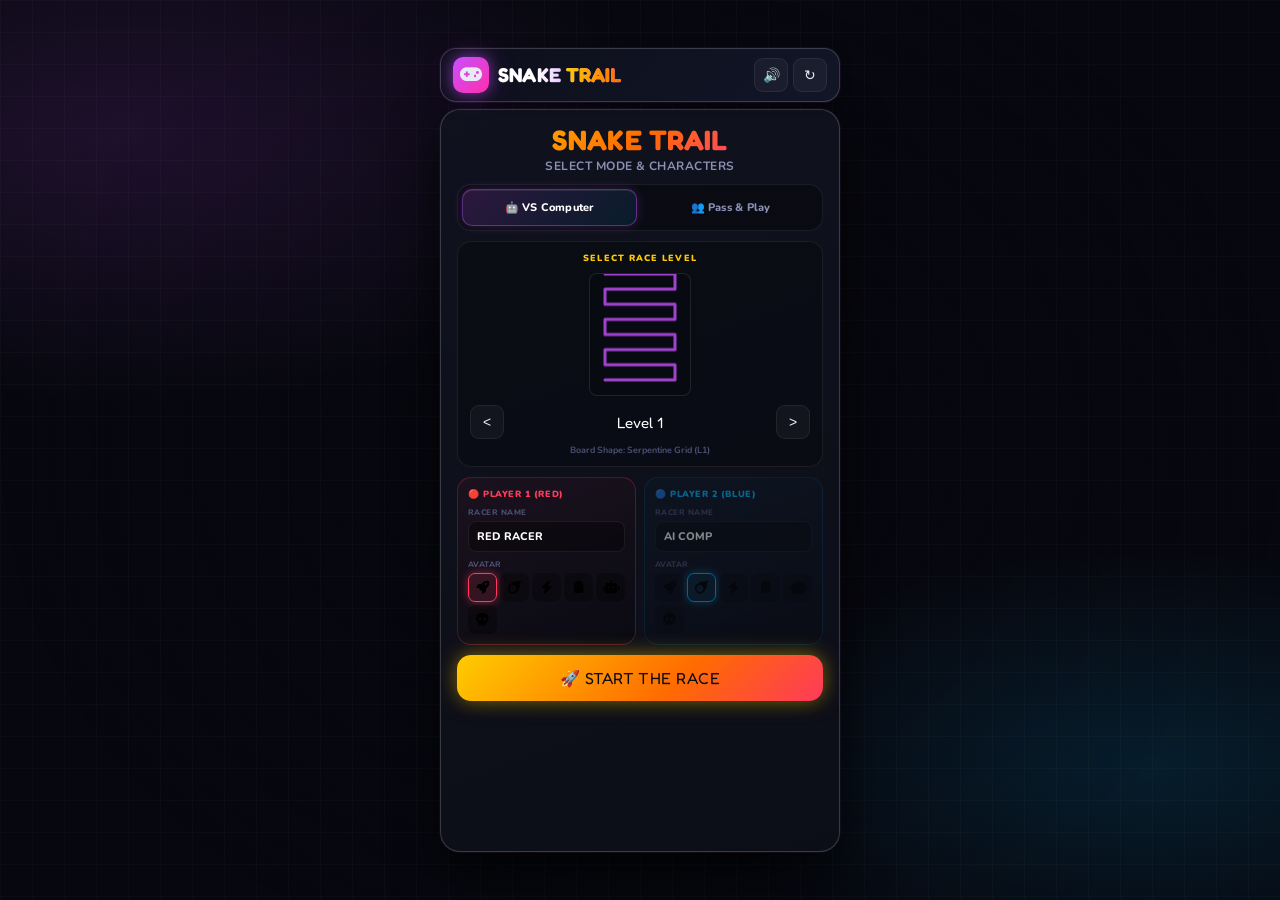
==== commit 670024ed: "k" ====
--- a/index.html
+++ b/index.html
@@ -18,6 +18,8 @@
   <link rel="preconnect" href="https://fonts.gstatic.com" crossorigin>
   <link href="https://fonts.googleapis.com/css2?family=Fredoka+One&family=Nunito:wght@400;600;700;800;900&family=Outfit:wght@400;700;800;900&display=swap" rel="stylesheet">
   
+  <link rel="stylesheet" href="https://cdnjs.cloudflare.com/ajax/libs/font-awesome/6.4.0/css/all.min.css">
+
   <link rel="stylesheet" href="style.css">
 </head>
 <body>
@@ -29,12 +31,12 @@
     <!-- HEADER BAR -->
     <header class="header">
       <div class="logo">
-        <div class="logo-icon">🐍</div>
+        <div class="logo-icon"><i class="fa-solid fa-gamepad"></i></div>
         <h1 class="logo-text">SNAKE <span>TRAIL</span></h1>
       </div>
       <div class="header-controls">
         <button class="btn-icon" id="pwaInstallBtn" title="Install App" style="display: none;">📥</button>
-        <button class="btn-icon" id="statsToggleBtn" title="View Stats & Logs">📊</button>
+        <button class="btn-icon" id="backBtn" title="Back to Setup" style="display: none;"><i class="fa-solid fa-arrow-left"></i></button>
         <button class="btn-icon" id="muteBtn" title="Toggle Sound">🔊</button>
         <button class="btn-icon" id="restart" title="Restart Game">↻</button>
       </div>
@@ -58,6 +60,9 @@
       <!-- LEVEL SELECTOR (For Solo vs AI) -->
       <div class="setup-control-group" id="levelSelectorGroup">
         <label>SELECT RACE LEVEL</label>
+        <div style="display:flex; justify-content:center; margin: 4px 0;">
+          <canvas id="levelPreviewCanvas" width="100" height="120" style="background:#080a11; border-radius:8px; border:1px solid rgba(255,255,255,0.1);"></canvas>
+        </div>
         <div class="selector-control">
           <button type="button" class="btn-icon" id="prevLevelBtn">&lt;</button>
           <span class="selector-value" id="levelValue">Level 1</span>
@@ -69,6 +74,9 @@
       <!-- BOARD SHAPE SELECTOR (For PVP) -->
       <div class="setup-control-group" id="shapeSelectorGroup" style="display: none;">
         <label>SELECT BOARD SHAPE</label>
+        <div style="display:flex; justify-content:center; margin: 4px 0;">
+          <canvas id="shapePreviewCanvas" width="100" height="120" style="background:#080a11; border-radius:8px; border:1px solid rgba(255,255,255,0.1);"></canvas>
+        </div>
         <div class="selector-control">
           <button type="button" class="btn-icon" id="prevShapeBtn">&lt;</button>
           <span class="selector-value" id="shapeValue">Classic Shape (L1)</span>
@@ -223,58 +231,40 @@
     </div>
   </div>
 
-  <!-- SLIDING DRAWER SYSTEM FOR STATS & LOGS -->
-  <div class="drawer" id="statsDrawer">
-    <div class="drawer-overlay" id="drawerOverlay"></div>
-    <div class="drawer-content">
-      <div class="drawer-header">
-        <h3>Race Details</h3>
-        <button class="btn-icon" id="drawerCloseBtn" style="border: none; background: transparent;">✕</button>
-      </div>
-      <div class="drawer-body">
-        <!-- Cumulative Stats -->
-        <section class="stats-panel">
-          <h4 class="panel-title">Cumulative Records</h4>
-          <div class="stats-grid">
-            <div class="stat-item">
-              <div class="stat-val" id="statGames">0</div>
-              <div class="stat-lbl">Games</div>
-            </div>
-            <div class="stat-item">
-              <div class="stat-val" id="statWins">0</div>
-              <div class="stat-lbl">P1 Wins</div>
-            </div>
-            <div class="stat-item">
-              <div class="stat-val" id="statKos">0</div>
-              <div class="stat-lbl">KOs</div>
-            </div>
-            <div class="stat-item">
-              <div class="stat-val" id="statTraps">0</div>
-              <div class="stat-lbl">Traps Hit</div>
-            </div>
-          </div>
-        </section>
-
-        <!-- Live game log feed -->
-        <section class="game-log-panel" style="flex-grow: 1; display: flex; flex-direction: column;">
-          <h4 class="panel-title">Race Log Feed</h4>
-          <div class="log-container" id="logContainer">
-            <div class="log-entry">Waiting for race launch...</div>
-          </div>
-        </section>
-      </div>
-    </div>
-  </div>
-
   <!-- WINNER NOTIFICATION OVERLAY -->
   <div class="modal" id="modal">
     <div class="modal-box">
       <div class="trophy">🏆</div>
       <h2 class="win-title" id="winner">RED RACER WINS!</h2>
-      <p class="win-sub">The race has finished in style!</p>
-      <button class="btn-primary" id="playAgain">
-        🔄 PLAY AGAIN
+      <p class="win-sub" id="winSub">You won! What's next?</p>
+      <!-- Next Level (shown only after beating AI on current highest level) -->
+      <button class="btn-primary" id="nextLevelGameBtn" style="display:none; margin-bottom: 8px; background: linear-gradient(135deg, #0dffb0, #00b8ff); color: #07080f;">
+        ⚡ NEXT LEVEL
       </button>
+      <button class="btn-primary btn-secondary-action" id="playAgain">
+        <span id="playAgainLabel">🔄 Try Again</span>
+      </button>
+    </div>
+  </div>
+
+  <!-- PUNISH OVERLAY MODAL -->
+  <div class="modal" id="punishModal">
+    <div class="modal-box">
+      <div class="trophy" style="font-size: 32px;">⚔️</div>
+      <h2 class="win-title" style="font-size: 18px; margin-bottom: 8px;">YOU CAUGHT THEM!</h2>
+      <p class="win-sub" style="margin-bottom: 16px;">Choose your opponent's fate:</p>
+      
+      <div style="display: flex; flex-direction: column; gap: 6px;">
+        <button class="btn-primary" id="btnPunishKo" style="background: linear-gradient(135deg, #ff3a5c, #ff6b00);">
+          💥 KNOCKOUT (To Start)
+        </button>
+        <button class="btn-primary" id="btnPunishPush" style="background: linear-gradient(135deg, #ffcc00, #ff6b00); color: #07080f;">
+          👈 PUSH BACK (2 Steps)
+        </button>
+        <button class="btn-primary btn-secondary-action" id="btnPunishForgive">
+          😇 FORGIVE (Do Nothing)
+        </button>
+      </div>
     </div>
   </div>
 
--- a/style.css
+++ b/style.css
@@ -503,6 +503,18 @@
 
 .btn-primary:active {
   transform: scale(0.97);
+}
+
+.btn-secondary-action {
+  background: linear-gradient(135deg, rgba(255,255,255,0.08), rgba(255,255,255,0.04));
+  border: 1.5px solid rgba(255,255,255,0.15);
+  color: var(--text-primary);
+  box-shadow: none;
+}
+
+.btn-secondary-action:hover {
+  background: rgba(255,255,255,0.12);
+  box-shadow: none;
 }
 
 /* =============================================
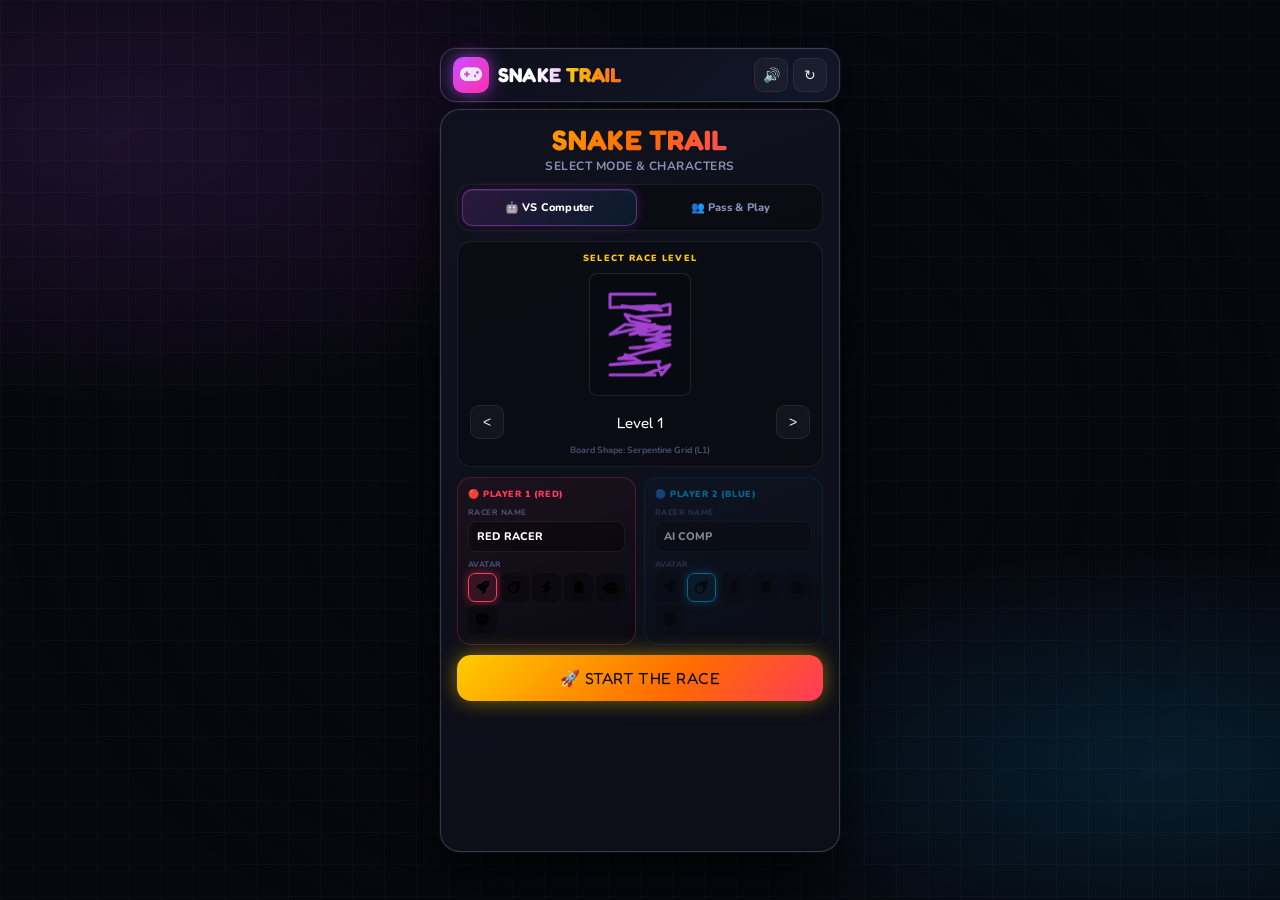
==== commit e16d2ea3: "k" ====
--- a/index.html
+++ b/index.html
@@ -220,6 +220,12 @@
           <div class="msg-desc" id="hint">Pro-Tip: Land on opponent to knock them back!</div>
         </div>
       </div>
+      
+      <!-- Zoom Controls -->
+      <div class="zoom-controls">
+        <button class="btn-icon zoom-btn" id="btnZoomIn" title="Zoom In"><i class="fa-solid fa-plus"></i></button>
+        <button class="btn-icon zoom-btn" id="btnZoomOut" title="Zoom Out"><i class="fa-solid fa-minus"></i></button>
+      </div>
 
       <!-- COMPACT MAP LEGEND -->
       <footer class="legend-panel">
--- a/style.css
+++ b/style.css
@@ -726,6 +726,34 @@
   height: 54px;
   perspective: 280px;
   flex-shrink: 0;
+}
+
+.game-screen {
+  flex-direction: column;
+  height: 100%;
+  position: relative;
+  overflow: hidden;
+}
+
+.zoom-controls {
+  position: absolute;
+  right: 15px;
+  bottom: 60px;
+  display: flex;
+  flex-direction: column;
+  gap: 10px;
+  z-index: 50;
+}
+
+.zoom-btn {
+  background: rgba(13, 255, 176, 0.1);
+  border: 1px solid rgba(13, 255, 176, 0.4);
+  color: var(--neon-green);
+  width: 44px;
+  height: 44px;
+}
+.zoom-btn:hover {
+  background: rgba(13, 255, 176, 0.2);
 }
 
 .cube {
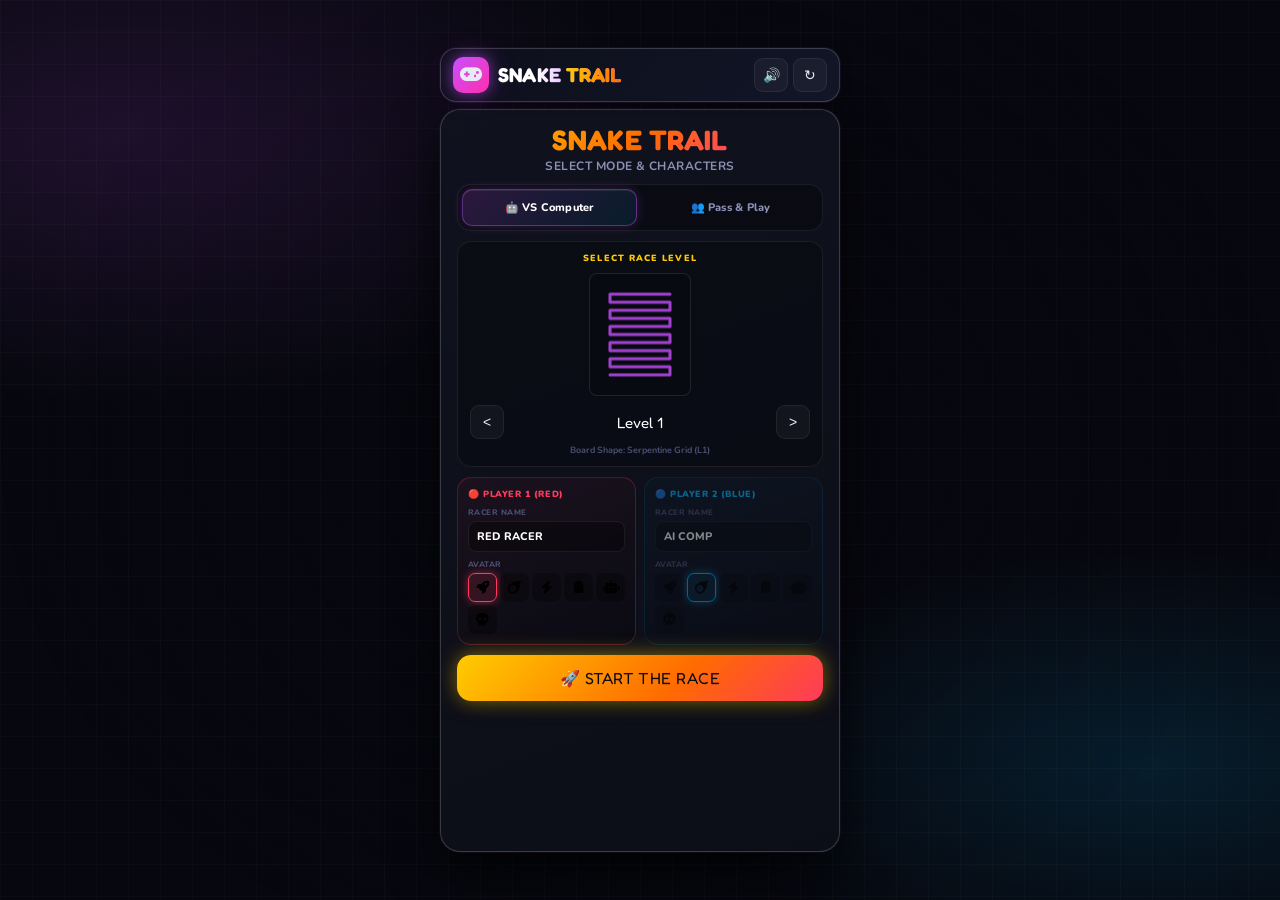
==== commit e04ccbca: "k" ====
--- a/index.html
+++ b/index.html
@@ -221,12 +221,6 @@
         </div>
       </div>
       
-      <!-- Zoom Controls -->
-      <div class="zoom-controls">
-        <button class="btn-icon zoom-btn" id="btnZoomIn" title="Zoom In"><i class="fa-solid fa-plus"></i></button>
-        <button class="btn-icon zoom-btn" id="btnZoomOut" title="Zoom Out"><i class="fa-solid fa-minus"></i></button>
-      </div>
-
       <!-- COMPACT MAP LEGEND -->
       <footer class="legend-panel">
         <span class="legend-item"><span class="legend-dot" style="color:#0dffb0;"></span>Bonus</span>
--- a/style.css
+++ b/style.css
@@ -733,27 +733,6 @@
   height: 100%;
   position: relative;
   overflow: hidden;
-}
-
-.zoom-controls {
-  position: absolute;
-  right: 15px;
-  bottom: 60px;
-  display: flex;
-  flex-direction: column;
-  gap: 10px;
-  z-index: 50;
-}
-
-.zoom-btn {
-  background: rgba(13, 255, 176, 0.1);
-  border: 1px solid rgba(13, 255, 176, 0.4);
-  color: var(--neon-green);
-  width: 44px;
-  height: 44px;
-}
-.zoom-btn:hover {
-  background: rgba(13, 255, 176, 0.2);
 }
 
 .cube {
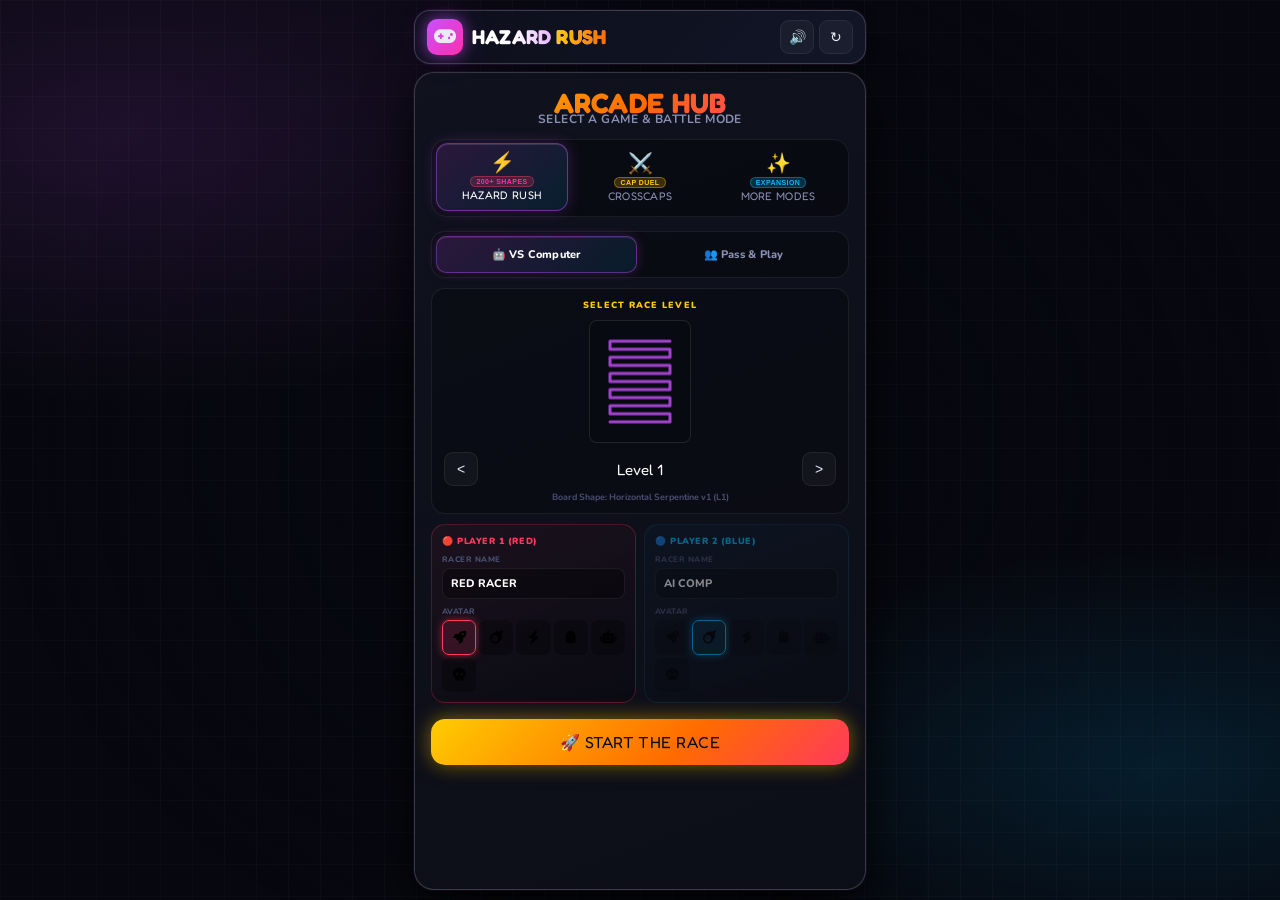
==== commit ebb49272: "k" ====
--- a/index.html
+++ b/index.html
@@ -3,15 +3,15 @@
 <head>
   <meta charset="UTF-8">
   <meta name="viewport" content="width=device-width, initial-scale=1.0, maximum-scale=1, user-scalable=no">
-  <meta name="description" content="An enterprise-grade, highly polished, and addictive Snake Trail Race board game. Play against AI or with a friend local.">
-  <title>Snake Trail Race - Premium Arcade Edition</title>
+  <meta name="description" content="Hazard Rush — dodge traps, grab shields, warp through wormholes. Play vs AI or a friend! Addictive tile-based racing board game.">
+  <title>Hazard Rush — Premium Arcade Board Game</title>
   
   <!-- PWA & Mobile Install configurations -->
   <link rel="manifest" href="manifest.json">
   <meta name="theme-color" content="#080a11">
   <meta name="apple-mobile-web-app-capable" content="yes">
   <meta name="apple-mobile-web-app-status-bar-style" content="black-translucent">
-  <meta name="apple-mobile-web-app-title" content="Snake Trail">
+  <meta name="apple-mobile-web-app-title" content="Hazard Rush">
   <link rel="apple-touch-icon" href="icon.jpg">
 
   <link rel="preconnect" href="https://fonts.googleapis.com">
@@ -32,7 +32,7 @@
     <header class="header">
       <div class="logo">
         <div class="logo-icon"><i class="fa-solid fa-gamepad"></i></div>
-        <h1 class="logo-text">SNAKE <span>TRAIL</span></h1>
+        <h1 class="logo-text">HAZARD <span>RUSH</span></h1>
       </div>
       <div class="header-controls">
         <button class="btn-icon" id="pwaInstallBtn" title="Install App" style="display: none;">📥</button>
@@ -44,84 +44,170 @@
 
     <!-- SETUP SCREEN -->
     <div class="setup-screen" id="setupScreen">
-      <h2 class="setup-title">SNAKE TRAIL</h2>
-      <p class="setup-subtitle">Select Mode & Characters</p>
-      
-      <!-- Mode Selection Tabs -->
-      <div class="mode-selector">
-        <button class="mode-tab active" id="modeAi">
-          🤖 VS Computer
-        </button>
-        <button class="mode-tab" id="modePvp">
-          👥 Pass & Play
-        </button>
-      </div>
-
-      <!-- LEVEL SELECTOR (For Solo vs AI) -->
-      <div class="setup-control-group" id="levelSelectorGroup">
-        <label>SELECT RACE LEVEL</label>
-        <div style="display:flex; justify-content:center; margin: 4px 0;">
-          <canvas id="levelPreviewCanvas" width="100" height="120" style="background:#080a11; border-radius:8px; border:1px solid rgba(255,255,255,0.1);"></canvas>
-        </div>
-        <div class="selector-control">
-          <button type="button" class="btn-icon" id="prevLevelBtn">&lt;</button>
-          <span class="selector-value" id="levelValue">Level 1</span>
-          <button type="button" class="btn-icon" id="nextLevelBtn">&gt;</button>
-        </div>
-        <p class="selector-hint" id="levelHint">Board Shape: Serpentine Grid (L1)</p>
-      </div>
-
-      <!-- BOARD SHAPE SELECTOR (For PVP) -->
-      <div class="setup-control-group" id="shapeSelectorGroup" style="display: none;">
-        <label>SELECT BOARD SHAPE</label>
-        <div style="display:flex; justify-content:center; margin: 4px 0;">
-          <canvas id="shapePreviewCanvas" width="100" height="120" style="background:#080a11; border-radius:8px; border:1px solid rgba(255,255,255,0.1);"></canvas>
-        </div>
-        <div class="selector-control">
-          <button type="button" class="btn-icon" id="prevShapeBtn">&lt;</button>
-          <span class="selector-value" id="shapeValue">Classic Shape (L1)</span>
-          <button type="button" class="btn-icon" id="nextShapeBtn">&gt;</button>
-        </div>
-        <p class="selector-hint" id="shapeHint">Cleared level shapes unlocked: 1</p>
-      </div>
-
-      <!-- Player customization cards -->
-      <div class="players-config">
-        <!-- Red Player -->
-        <div class="player-config-card red">
-          <div class="player-config-header">
-            <span class="player-config-title red-indicator">🔴 PLAYER 1 (RED)</span>
-          </div>
-          <div class="input-group">
-            <label for="redNameInput">Racer Name</label>
-            <input type="text" id="redNameInput" value="RED RACER" maxlength="10">
-          </div>
-          <div class="input-group">
-            <label>Avatar</label>
-            <div class="avatar-grid red" id="redAvatars"></div>
-          </div>
-        </div>
-
-        <!-- Blue Player -->
-        <div class="player-config-card blue" id="bluePlayerConfig" style="opacity: 0.5; pointer-events: none;">
-          <div class="player-config-header">
-            <span class="player-config-title blue-indicator">🔵 PLAYER 2 (BLUE)</span>
-          </div>
-          <div class="input-group">
-            <label for="blueNameInput">Racer Name</label>
-            <input type="text" id="blueNameInput" value="AI COMP" maxlength="10">
-          </div>
-          <div class="input-group">
-            <label>Avatar</label>
-            <div class="avatar-grid blue" id="blueAvatars"></div>
-          </div>
-        </div>
-      </div>
-
-      <!-- Start button -->
-      <button class="btn-primary" id="startGameBtn">
-        🚀 START THE RACE
-      </button>
+      <!-- ARCADE GAME HUB HEADER -->
+      <div class="arcade-hub-header">
+        <h2 class="setup-title">ARCADE <span>HUB</span></h2>
+        <p class="setup-subtitle">Select a Game &amp; Battle Mode</p>
+      </div>
+
+      <!-- MAIN GAME SELECTION TABS -->
+      <div class="game-select-tabs" id="gameSelectTabs">
+        <button class="game-tab active" id="tabHazardRush" type="button">
+          <div class="tab-icon">⚡</div>
+          <div class="tab-meta">
+            <span class="tab-badge">200+ SHAPES</span>
+            <span class="tab-name">HAZARD RUSH</span>
+          </div>
+        </button>
+        <button class="game-tab" id="tabCrossCaps" type="button">
+          <div class="tab-icon">⚔️</div>
+          <div class="tab-meta">
+            <span class="tab-badge gold">CAP DUEL</span>
+            <span class="tab-name">CROSSCAPS</span>
+          </div>
+        </button>
+        <button class="game-tab" id="tabArcadeMore" type="button">
+          <div class="tab-icon">✨</div>
+          <div class="tab-meta">
+            <span class="tab-badge blue">EXPANSION</span>
+            <span class="tab-name">MORE MODES</span>
+          </div>
+        </button>
+      </div>
+
+      <!-- PANEL 1: HAZARD RUSH CONFIG -->
+      <div class="game-panel active" id="panelHazardRush">
+        <!-- Sub-Mode Selection Tabs -->
+        <div class="mode-selector">
+          <button class="mode-tab active" id="modeAi" type="button">
+            🤖 VS Computer
+          </button>
+          <button class="mode-tab" id="modePvp" type="button">
+            👥 Pass &amp; Play
+          </button>
+        </div>
+
+        <!-- LEVEL SELECTOR (For Solo vs AI) -->
+        <div class="setup-control-group" id="levelSelectorGroup">
+          <label>SELECT RACE LEVEL</label>
+          <div style="display:flex; justify-content:center; margin: 4px 0;">
+            <canvas id="levelPreviewCanvas" width="100" height="120" style="background:#080a11; border-radius:8px; border:1px solid rgba(255,255,255,0.1);"></canvas>
+          </div>
+          <div class="selector-control">
+            <button type="button" class="btn-icon" id="prevLevelBtn">&lt;</button>
+            <span class="selector-value" id="levelValue">Level 1</span>
+            <button type="button" class="btn-icon" id="nextLevelBtn">&gt;</button>
+          </div>
+          <p class="selector-hint" id="levelHint">Board Shape: Serpentine Grid (L1)</p>
+        </div>
+
+        <!-- BOARD SHAPE SELECTOR (For PVP) -->
+        <div class="setup-control-group" id="shapeSelectorGroup" style="display: none;">
+          <label>SELECT BOARD SHAPE</label>
+          <div style="display:flex; justify-content:center; margin: 4px 0;">
+            <canvas id="shapePreviewCanvas" width="100" height="120" style="background:#080a11; border-radius:8px; border:1px solid rgba(255,255,255,0.1);"></canvas>
+          </div>
+          <div class="selector-control">
+            <button type="button" class="btn-icon" id="prevShapeBtn">&lt;</button>
+            <span class="selector-value" id="shapeValue">Classic Shape (L1)</span>
+            <button type="button" class="btn-icon" id="nextShapeBtn">&gt;</button>
+          </div>
+          <p class="selector-hint" id="shapeHint">Cleared level shapes unlocked: 1</p>
+        </div>
+
+        <!-- Player customization cards -->
+        <div class="players-config">
+          <!-- Red Player -->
+          <div class="player-config-card red">
+            <div class="player-config-header">
+              <span class="player-config-title red-indicator">🔴 PLAYER 1 (RED)</span>
+            </div>
+            <div class="input-group">
+              <label for="redNameInput">Racer Name</label>
+              <input type="text" id="redNameInput" value="RED RACER" maxlength="10">
+            </div>
+            <div class="input-group">
+              <label>Avatar</label>
+              <div class="avatar-grid red" id="redAvatars"></div>
+            </div>
+          </div>
+
+          <!-- Blue Player -->
+          <div class="player-config-card blue" id="bluePlayerConfig" style="opacity: 0.5; pointer-events: none;">
+            <div class="player-config-header">
+              <span class="player-config-title blue-indicator">🔵 PLAYER 2 (BLUE)</span>
+            </div>
+            <div class="input-group">
+              <label for="blueNameInput">Racer Name</label>
+              <input type="text" id="blueNameInput" value="AI COMP" maxlength="10">
+            </div>
+            <div class="input-group">
+              <label>Avatar</label>
+              <div class="avatar-grid blue" id="blueAvatars"></div>
+            </div>
+          </div>
+        </div>
+
+        <!-- Start button -->
+        <button class="btn-primary" id="startGameBtn" type="button" style="margin-top: 6px;">
+          🚀 START THE RACE
+        </button>
+      </div>
+
+      <!-- PANEL 2: CROSSCAPS SHOWCASE & LAUNCH -->
+      <div class="game-panel" id="panelCrossCaps" style="display: none;">
+        <div class="crosscaps-showcase-card">
+          <div class="showcase-header">
+            <div class="showcase-icon">⚔️</div>
+            <div>
+              <h3 class="showcase-title">CROSSCAPS BATTLE</h3>
+              <p class="showcase-tag">Tactical Push-Your-Luck Cap War</p>
+            </div>
+          </div>
+
+          <div class="showcase-features">
+            <div class="feature-pill"><i class="fa-solid fa-dice"></i> 3D Physics Die</div>
+            <div class="feature-pill"><i class="fa-solid fa-shield-halved"></i> Sabotage Moves</div>
+            <div class="feature-pill"><i class="fa-solid fa-star"></i> Golden Wild Caps</div>
+            <div class="feature-pill"><i class="fa-solid fa-trophy"></i> Best-of-3 Series</div>
+          </div>
+
+          <div class="showcase-rules-box">
+            <h4><i class="fa-solid fa-circle-info"></i> How it Works:</h4>
+            <p>Roll the die and push that exact count of caps across into your rival's zone. First to clear all own caps wins!</p>
+          </div>
+
+          <a href="crosscaps.html" class="btn-primary btn-launch-crosscaps">
+            ⚡ LAUNCH CROSSCAPS ARENA
+          </a>
+        </div>
+      </div>
+
+      <!-- PANEL 3: MORE EXPANSION MODES -->
+      <div class="game-panel" id="panelArcadeMore" style="display: none;">
+        <div class="expansion-hub-card">
+          <div class="expansion-badge">ARCADE ROADMAP</div>
+          <h3 class="expansion-title">MORE MODES IN DEVELOPMENT</h3>
+          <p class="expansion-desc">We're crafting exciting new game types to expand your arcade hub!</p>
+
+          <div class="expansion-grid">
+            <div class="expansion-item">
+              <div class="exp-icon">🔷</div>
+              <div class="exp-name">HEX BLITZ</div>
+              <div class="exp-sub">Hexagonal Territory Clash</div>
+            </div>
+            <div class="expansion-item">
+              <div class="exp-icon">🌀</div>
+              <div class="exp-name">QUANTUM WARP</div>
+              <div class="exp-sub">Portal Time-Attack</div>
+            </div>
+          </div>
+
+          <button type="button" class="btn-primary" style="background: rgba(255,255,255,0.08); border: 1px solid var(--border); box-shadow: none; margin-top: 10px;" onclick="showToast('Stay tuned for new arcade mode drops! 🚀')">
+            🔔 GET NOTIFIED
+          </button>
+        </div>
+      </div>
     </div>
 
     <!-- MAIN GAME SCREEN (HIDDEN INITIALLY) -->
@@ -134,6 +220,7 @@
             <div class="hud-avatar-name">
               <span class="hud-emoji" id="redAvatarBadge">🐍</span>
               <span class="hud-name" id="redNameCard">RED RACER</span>
+              <span class="shield-badge" id="redShieldBadge" style="display:none;" title="Shield Active">🛡️</span>
             </div>
             <span class="hud-position" id="redPosition">START</span>
           </div>
@@ -153,6 +240,7 @@
             <div class="hud-avatar-name">
               <span class="hud-emoji" id="blueAvatarBadge">🐉</span>
               <span class="hud-name" id="blueNameCard">BLUE RACER</span>
+              <span class="shield-badge" id="blueShieldBadge" style="display:none;" title="Shield Active">🛡️</span>
             </div>
             <span class="hud-position" id="bluePosition">START</span>
           </div>
--- a/style.css
+++ b/style.css
@@ -74,6 +74,18 @@
   display: flex;
   align-items: center;
   justify-content: center;
+}
+
+.shield-badge {
+  font-size: 14px;
+  margin-left: 5px;
+  text-shadow: 0 0 10px #00b8ff, 0 0 20px #00b8ff;
+  animation: pulse-shield 1.5s infinite alternate;
+}
+
+@keyframes pulse-shield {
+  from { transform: scale(1); filter: drop-shadow(0 0 2px #00b8ff); }
+  to { transform: scale(1.15); filter: drop-shadow(0 0 8px #00b8ff); }
 }
 
 /* =============================================
@@ -122,13 +134,13 @@
   position: relative;
   z-index: 1;
   width: 100%;
-  max-width: 420px;
+  max-width: 480px;
   height: 100vh;
-  max-height: 820px;
-  display: flex;
-  flex-direction: column;
-  gap: 7px;
-  padding: 8px 10px;
+  max-height: 920px;
+  display: flex;
+  flex-direction: column;
+  gap: 8px;
+  padding: 10px 14px;
 }
 
 /* =============================================
@@ -1185,3 +1197,293 @@
   0%   { opacity: 0; transform: translateY(10px); }
   100% { opacity: 1; transform: translateY(0); }
 }
+
+/* =============================================
+   ARCADE HUB & GAME SELECTOR
+   ============================================= */
+.arcade-hub-header {
+  text-align: center;
+  margin-bottom: 2px;
+}
+.arcade-hub-header .setup-title span {
+  color: var(--neon-gold);
+}
+
+.game-select-tabs {
+  display: grid;
+  grid-template-columns: 1fr 1fr 1fr;
+  gap: 6px;
+  background: rgba(0, 0, 0, 0.35);
+  padding: 4px;
+  border-radius: 16px;
+  border: 1px solid var(--border);
+  margin-bottom: 4px;
+}
+
+.game-tab {
+  display: flex;
+  flex-direction: column;
+  align-items: center;
+  gap: 4px;
+  padding: 8px 4px;
+  border-radius: 12px;
+  background: transparent;
+  border: 1.5px solid transparent;
+  color: var(--text-secondary);
+  cursor: pointer;
+  transition: all 0.25s cubic-bezier(0.2, 0.8, 0.25, 1);
+  text-align: center;
+}
+
+.game-tab:hover {
+  background: rgba(255, 255, 255, 0.04);
+  color: var(--text-bright);
+}
+
+.game-tab.active {
+  background: linear-gradient(145deg, rgba(200,80,255,0.18), rgba(0,184,255,0.12));
+  border-color: rgba(200,80,255,0.45);
+  color: #ffffff;
+  box-shadow: 0 0 16px rgba(200,80,255,0.22), inset 0 1px 0 rgba(255,255,255,0.12);
+  transform: translateY(-1px);
+}
+
+.game-tab .tab-icon {
+  font-size: 20px;
+  line-height: 1;
+}
+
+.game-tab .tab-meta {
+  display: flex;
+  flex-direction: column;
+  align-items: center;
+  gap: 1px;
+}
+
+.game-tab .tab-badge {
+  font-size: 7px;
+  font-weight: 900;
+  letter-spacing: 0.06em;
+  padding: 1px 5px;
+  border-radius: 999px;
+  background: rgba(255, 58, 92, 0.2);
+  border: 1px solid rgba(255, 58, 92, 0.4);
+  color: var(--neon-pink);
+  text-transform: uppercase;
+}
+
+.game-tab .tab-badge.gold {
+  background: rgba(255, 184, 0, 0.2);
+  border-color: rgba(255, 184, 0, 0.4);
+  color: var(--neon-gold);
+}
+
+.game-tab .tab-badge.blue {
+  background: rgba(0, 184, 255, 0.2);
+  border-color: rgba(0, 184, 255, 0.4);
+  color: var(--neon-blue);
+}
+
+.game-tab .tab-name {
+  font-family: 'Fredoka One', cursive;
+  font-size: 11px;
+  letter-spacing: 0.3px;
+  white-space: nowrap;
+}
+
+.game-panel {
+  display: flex;
+  flex-direction: column;
+  gap: 10px;
+  animation: panelFadeIn 0.3s ease;
+}
+
+@keyframes panelFadeIn {
+  from { opacity: 0; transform: translateY(8px); }
+  to   { opacity: 1; transform: translateY(0); }
+}
+
+/* =============================================
+   CROSSCAPS SHOWCASE CARD
+   ============================================= */
+.crosscaps-showcase-card {
+  background: linear-gradient(160deg, rgba(255, 51, 88, 0.08), rgba(255, 184, 0, 0.06), rgba(0, 0, 0, 0.4));
+  border: 1.5px solid rgba(255, 184, 0, 0.35);
+  border-radius: 18px;
+  padding: 16px 14px;
+  display: flex;
+  flex-direction: column;
+  gap: 14px;
+  box-shadow: 0 10px 30px -10px rgba(0, 0, 0, 0.6), inset 0 1px 0 rgba(255, 255, 255, 0.1);
+}
+
+.showcase-header {
+  display: flex;
+  align-items: center;
+  gap: 12px;
+}
+
+.showcase-icon {
+  width: 44px;
+  height: 44px;
+  border-radius: 14px;
+  background: linear-gradient(135deg, rgba(255, 51, 88, 0.3), rgba(255, 184, 0, 0.3));
+  border: 1px solid rgba(255, 184, 0, 0.5);
+  display: flex;
+  align-items: center;
+  justify-content: center;
+  font-size: 22px;
+  box-shadow: 0 0 15px rgba(255, 184, 0, 0.25);
+}
+
+.showcase-title {
+  font-family: 'Fredoka One', cursive;
+  font-size: 18px;
+  color: #fff;
+  letter-spacing: 0.5px;
+  margin-bottom: 2px;
+}
+
+.showcase-tag {
+  font-size: 11px;
+  color: var(--text-muted);
+  font-weight: 700;
+}
+
+.showcase-features {
+  display: grid;
+  grid-template-columns: 1fr 1fr;
+  gap: 6px;
+}
+
+.feature-pill {
+  background: rgba(0, 0, 0, 0.35);
+  border: 1px solid var(--border);
+  border-radius: 10px;
+  padding: 7px 8px;
+  font-size: 10px;
+  font-weight: 800;
+  color: var(--text-bright);
+  display: flex;
+  align-items: center;
+  gap: 6px;
+}
+
+.feature-pill i {
+  color: var(--neon-gold);
+  font-size: 11px;
+}
+
+.showcase-rules-box {
+  background: rgba(0, 0, 0, 0.25);
+  border: 1px solid rgba(255, 255, 255, 0.08);
+  border-radius: 12px;
+  padding: 10px 12px;
+  display: flex;
+  flex-direction: column;
+  gap: 4px;
+}
+
+.showcase-rules-box h4 {
+  font-size: 11px;
+  font-weight: 800;
+  color: var(--neon-gold);
+  display: flex;
+  align-items: center;
+  gap: 5px;
+}
+
+.showcase-rules-box p {
+  font-size: 11px;
+  color: var(--text-secondary);
+  line-height: 1.45;
+}
+
+.btn-launch-crosscaps {
+  text-decoration: none;
+  background: linear-gradient(180deg, #ffe066 0%, var(--neon-gold) 60%, #cc8800 100%);
+  color: #120e02;
+  box-shadow: 0 6px 0 #8c5d00, 0 12px 25px -6px rgba(255, 184, 0, 0.5);
+  text-align: center;
+  display: flex;
+  align-items: center;
+  justify-content: center;
+}
+
+/* =============================================
+   EXPANSION HUB CARD (MORE MODES)
+   ============================================= */
+.expansion-hub-card {
+  background: linear-gradient(160deg, rgba(0, 184, 255, 0.08), rgba(157, 78, 221, 0.08), rgba(0, 0, 0, 0.4));
+  border: 1.5px solid rgba(0, 184, 255, 0.3);
+  border-radius: 18px;
+  padding: 18px 14px;
+  display: flex;
+  flex-direction: column;
+  gap: 12px;
+  text-align: center;
+  box-shadow: 0 10px 30px -10px rgba(0, 0, 0, 0.6);
+}
+
+.expansion-badge {
+  align-self: center;
+  font-size: 8px;
+  font-weight: 900;
+  letter-spacing: 0.1em;
+  padding: 3px 8px;
+  border-radius: 999px;
+  background: rgba(0, 184, 255, 0.2);
+  border: 1px solid rgba(0, 184, 255, 0.4);
+  color: var(--neon-blue);
+  text-transform: uppercase;
+}
+
+.expansion-title {
+  font-family: 'Fredoka One', cursive;
+  font-size: 18px;
+  color: #fff;
+  letter-spacing: 0.5px;
+}
+
+.expansion-desc {
+  font-size: 11px;
+  color: var(--text-secondary);
+  line-height: 1.45;
+  margin-top: -4px;
+}
+
+.expansion-grid {
+  display: grid;
+  grid-template-columns: 1fr 1fr;
+  gap: 8px;
+  margin-top: 4px;
+}
+
+.expansion-item {
+  background: rgba(0, 0, 0, 0.35);
+  border: 1px dashed rgba(255, 255, 255, 0.15);
+  border-radius: 12px;
+  padding: 12px 8px;
+  display: flex;
+  flex-direction: column;
+  align-items: center;
+  gap: 3px;
+}
+
+.exp-icon {
+  font-size: 24px;
+  margin-bottom: 2px;
+}
+
+.exp-name {
+  font-family: 'Fredoka One', cursive;
+  font-size: 13px;
+  color: var(--text-bright);
+}
+
+.exp-sub {
+  font-size: 9px;
+  color: var(--text-muted);
+  font-weight: 700;
+}
+
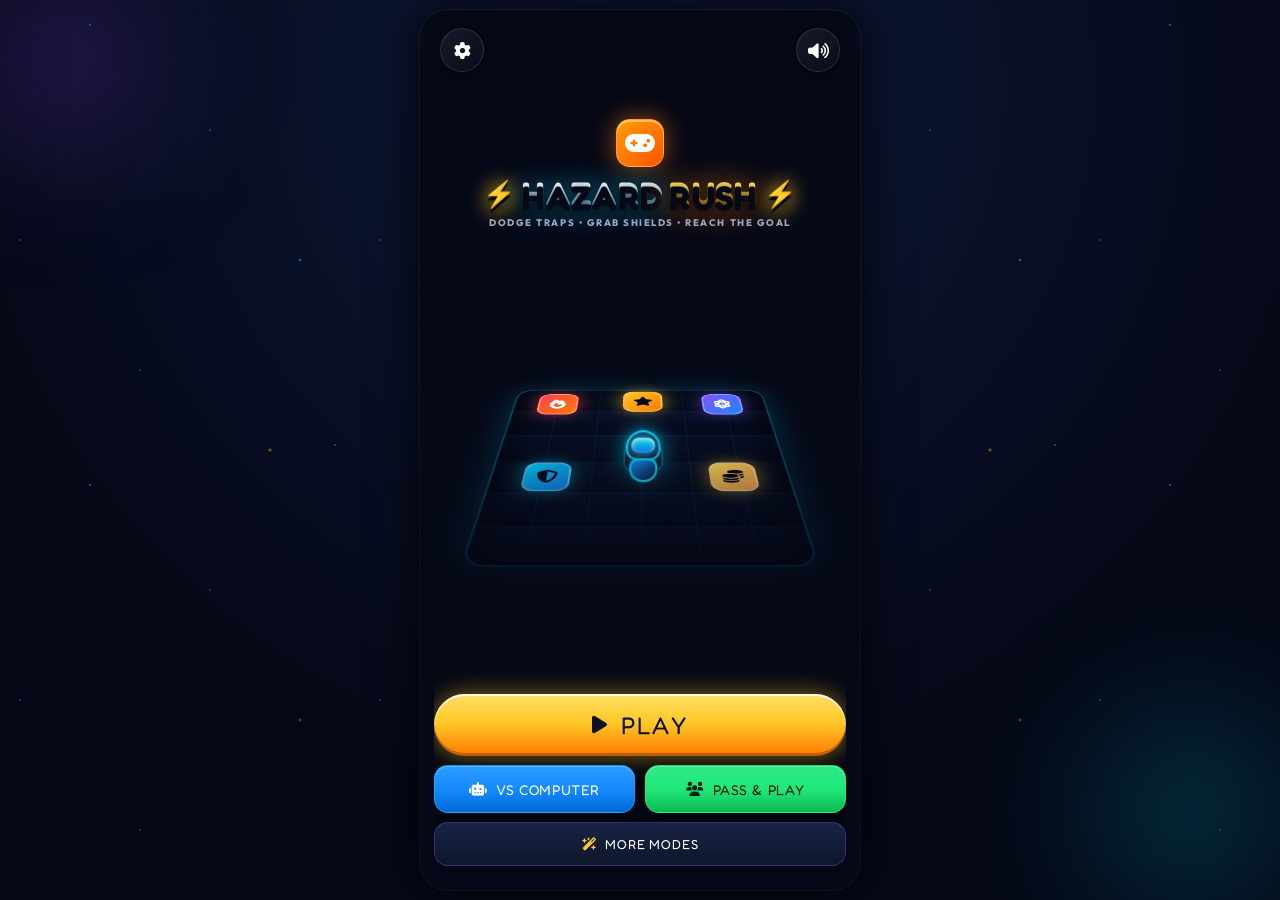
==== commit 15cc4fd4: "k" ====
--- a/index.html
+++ b/index.html
@@ -2,13 +2,13 @@
 <html lang="en">
 <head>
   <meta charset="UTF-8">
-  <meta name="viewport" content="width=device-width, initial-scale=1.0, maximum-scale=1, user-scalable=no">
-  <meta name="description" content="Hazard Rush — dodge traps, grab shields, warp through wormholes. Play vs AI or a friend! Addictive tile-based racing board game.">
-  <title>Hazard Rush — Premium Arcade Board Game</title>
+  <meta name="viewport" content="width=device-width, initial-scale=1.0, maximum-scale=1, user-scalable=no, viewport-fit=cover">
+  <meta name="description" content="Hazard Rush — dodge traps, grab shields, warp through wormholes. Play vs AI or a friend! Addictive arcade racing board game.">
+  <title>Hazard Rush — Premium Mobile Arcade Board Game</title>
   
   <!-- PWA & Mobile Install configurations -->
   <link rel="manifest" href="manifest.json">
-  <meta name="theme-color" content="#080a11">
+  <meta name="theme-color" content="#050816">
   <meta name="apple-mobile-web-app-capable" content="yes">
   <meta name="apple-mobile-web-app-status-bar-style" content="black-translucent">
   <meta name="apple-mobile-web-app-title" content="Hazard Rush">
@@ -16,10 +16,9 @@
 
   <link rel="preconnect" href="https://fonts.googleapis.com">
   <link rel="preconnect" href="https://fonts.gstatic.com" crossorigin>
-  <link href="https://fonts.googleapis.com/css2?family=Fredoka+One&family=Nunito:wght@400;600;700;800;900&family=Outfit:wght@400;700;800;900&display=swap" rel="stylesheet">
+  <link href="https://fonts.googleapis.com/css2?family=Fredoka+One&family=Nunito:wght@400;600;700;800;900&family=Outfit:wght@500;700;800;900&display=swap" rel="stylesheet">
   
   <link rel="stylesheet" href="https://cdnjs.cloudflare.com/ajax/libs/font-awesome/6.4.0/css/all.min.css">
-
   <link rel="stylesheet" href="style.css">
 </head>
 <body>
@@ -27,27 +26,110 @@
   <!-- Toast overlay -->
   <div class="toast-msg" id="toast">🎯 Message</div>
 
+  <!-- Background Ambient Stars & Lighting Layer -->
+  <div class="space-ambient-bg" aria-hidden="true">
+    <div class="stars-layer"></div>
+    <div class="glow-orb orb-top-left"></div>
+    <div class="glow-orb orb-bottom-right"></div>
+  </div>
+
   <div class="app">
-    <!-- HEADER BAR -->
-    <header class="header">
-      <div class="logo">
-        <div class="logo-icon"><i class="fa-solid fa-gamepad"></i></div>
-        <h1 class="logo-text">HAZARD <span>RUSH</span></h1>
-      </div>
-      <div class="header-controls">
-        <button class="btn-icon" id="pwaInstallBtn" title="Install App" style="display: none;">📥</button>
-        <button class="btn-icon" id="backBtn" title="Back to Setup" style="display: none;"><i class="fa-solid fa-arrow-left"></i></button>
-        <button class="btn-icon" id="muteBtn" title="Toggle Sound">🔊</button>
-        <button class="btn-icon" id="restart" title="Restart Game">↻</button>
-      </div>
-    </header>
-
-    <!-- SETUP SCREEN -->
-    <div class="setup-screen" id="setupScreen">
-      <!-- ARCADE GAME HUB HEADER -->
-      <div class="arcade-hub-header">
-        <h2 class="setup-title">ARCADE <span>HUB</span></h2>
-        <p class="setup-subtitle">Select a Game &amp; Battle Mode</p>
+
+    <!-- 1. HOME / TITLE SCREEN (Primary Visual Reference Panel 1) -->
+    <div class="home-screen" id="homeScreen">
+      <!-- Home Top Utility Bar -->
+      <div class="screen-top-bar">
+        <button class="btn-icon-circle" id="homeSettingsBtn" title="Settings" type="button">
+          <i class="fa-solid fa-gear"></i>
+        </button>
+        <button class="btn-icon-circle" id="pwaInstallBtn" title="Install App" type="button" style="display: none;">
+          <i class="fa-solid fa-download"></i>
+        </button>
+        <button class="btn-icon-circle" id="homeMuteBtn" title="Toggle Sound" type="button">
+          <i class="fa-solid fa-volume-high"></i>
+        </button>
+      </div>
+
+      <!-- Centered 3D Arcade Title -->
+      <div class="home-title-container">
+        <div class="title-badge-icon">
+          <i class="fa-solid fa-gamepad"></i>
+        </div>
+        <h1 class="home-logo-title">
+          <span class="bolt-left">⚡</span>
+          <span class="title-hazard">HAZARD</span>
+          <span class="title-rush">RUSH</span>
+          <span class="bolt-right">⚡</span>
+        </h1>
+        <p class="home-subtitle">DODGE TRAPS &bull; GRAB SHIELDS &bull; REACH THE GOAL</p>
+      </div>
+
+      <!-- Hero Visual / 3D Board Perspective Artwork -->
+      <div class="home-hero-art">
+        <div class="hero-perspective-grid">
+          <div class="hero-tile hero-tile-left trap"><i class="fa-solid fa-fire"></i></div>
+          <div class="hero-tile hero-tile-center-far bonus"><i class="fa-solid fa-star"></i></div>
+          <div class="hero-tile hero-tile-right wormhole"><i class="fa-solid fa-atom"></i></div>
+          
+          <div class="hero-tile hero-tile-shield shield"><i class="fa-solid fa-shield-halved"></i></div>
+          <div class="hero-astronaut-runner">
+            <div class="astro-glow"></div>
+            <div class="astro-helmet">
+              <div class="astro-visor"></div>
+            </div>
+            <div class="astro-body"></div>
+            <div class="astro-backpack"></div>
+          </div>
+          <div class="hero-tile hero-tile-coin coin"><i class="fa-solid fa-coins"></i></div>
+        </div>
+        <div class="hero-fog-gradient"></div>
+      </div>
+
+      <!-- Home Action Buttons -->
+      <div class="home-actions">
+        <!-- Big Glowing PLAY Button -->
+        <button class="btn-hero-play" id="homePlayBtn" type="button">
+          <span class="play-icon-tri"><i class="fa-solid fa-play"></i></span>
+          <span class="play-text">PLAY</span>
+        </button>
+
+        <!-- Quick Mode Cards Row -->
+        <div class="home-mode-row">
+          <button class="btn-mode-card mode-vs-ai" id="homeVsAiBtn" type="button">
+            <i class="fa-solid fa-robot"></i>
+            <span>VS COMPUTER</span>
+          </button>
+          <button class="btn-mode-card mode-pass-play" id="homePassPlayBtn" type="button">
+            <i class="fa-solid fa-users"></i>
+            <span>PASS &amp; PLAY</span>
+          </button>
+        </div>
+
+        <!-- More Modes Button -->
+        <button class="btn-mode-more" id="homeMoreModesBtn" type="button">
+          <i class="fa-solid fa-wand-magic-sparkles"></i>
+          <span>MORE MODES</span>
+        </button>
+      </div>
+    </div>
+
+    <!-- 2. SETUP / LOBBY SCREEN (Visual Cards & Customization) -->
+    <div class="setup-screen" id="setupScreen" style="display: none;">
+      <!-- Setup Top Header with Back to Home -->
+      <div class="lobby-header-bar">
+        <button class="btn-icon-circle" id="setupBackHomeBtn" title="Back to Title" type="button">
+          <i class="fa-solid fa-arrow-left"></i>
+        </button>
+        <div class="lobby-title-wrap">
+          <h2 class="setup-title">ARCADE <span>HUB</span></h2>
+          <span class="setup-subtitle">SELECT MODE &amp; RACERS</span>
+        </div>
+        <button class="btn-icon-circle" id="muteBtn" title="Toggle Sound" type="button">
+          <i class="fa-solid fa-volume-high"></i>
+        </button>
+        <!-- Kept for backward compatibility -->
+        <button class="btn-icon-circle" id="backBtn" style="display:none;" title="Back"></button>
+        <button class="btn-icon-circle" id="restart" style="display:none;" title="Restart"></button>
       </div>
 
       <!-- MAIN GAME SELECTION TABS -->
@@ -80,77 +162,83 @@
         <!-- Sub-Mode Selection Tabs -->
         <div class="mode-selector">
           <button class="mode-tab active" id="modeAi" type="button">
-            🤖 VS Computer
+            <i class="fa-solid fa-robot"></i> VS Computer
           </button>
           <button class="mode-tab" id="modePvp" type="button">
-            👥 Pass &amp; Play
+            <i class="fa-solid fa-users"></i> Pass &amp; Play
           </button>
         </div>
 
         <!-- LEVEL SELECTOR (For Solo vs AI) -->
         <div class="setup-control-group" id="levelSelectorGroup">
-          <label>SELECT RACE LEVEL</label>
-          <div style="display:flex; justify-content:center; margin: 4px 0;">
-            <canvas id="levelPreviewCanvas" width="100" height="120" style="background:#080a11; border-radius:8px; border:1px solid rgba(255,255,255,0.1);"></canvas>
-          </div>
-          <div class="selector-control">
-            <button type="button" class="btn-icon" id="prevLevelBtn">&lt;</button>
-            <span class="selector-value" id="levelValue">Level 1</span>
-            <button type="button" class="btn-icon" id="nextLevelBtn">&gt;</button>
+          <div class="group-header-label">
+            <span>RACE LEVEL</span>
+            <span class="badge-difficulty" id="levelDiffBadge">NORMAL</span>
+          </div>
+          <div class="board-preview-container">
+            <canvas id="levelPreviewCanvas" width="120" height="120"></canvas>
+            <div class="selector-control-row">
+              <button type="button" class="btn-stepper" id="prevLevelBtn">&lt;</button>
+              <span class="selector-value" id="levelValue">Level 1</span>
+              <button type="button" class="btn-stepper" id="nextLevelBtn">&gt;</button>
+            </div>
           </div>
           <p class="selector-hint" id="levelHint">Board Shape: Serpentine Grid (L1)</p>
         </div>
 
         <!-- BOARD SHAPE SELECTOR (For PVP) -->
         <div class="setup-control-group" id="shapeSelectorGroup" style="display: none;">
-          <label>SELECT BOARD SHAPE</label>
-          <div style="display:flex; justify-content:center; margin: 4px 0;">
-            <canvas id="shapePreviewCanvas" width="100" height="120" style="background:#080a11; border-radius:8px; border:1px solid rgba(255,255,255,0.1);"></canvas>
-          </div>
-          <div class="selector-control">
-            <button type="button" class="btn-icon" id="prevShapeBtn">&lt;</button>
-            <span class="selector-value" id="shapeValue">Classic Shape (L1)</span>
-            <button type="button" class="btn-icon" id="nextShapeBtn">&gt;</button>
+          <div class="group-header-label">
+            <span>BOARD SHAPE</span>
+            <span class="badge-difficulty gold">PVP ARENA</span>
+          </div>
+          <div class="board-preview-container">
+            <canvas id="shapePreviewCanvas" width="120" height="120"></canvas>
+            <div class="selector-control-row">
+              <button type="button" class="btn-stepper" id="prevShapeBtn">&lt;</button>
+              <span class="selector-value" id="shapeValue">Classic Shape (L1)</span>
+              <button type="button" class="btn-stepper" id="nextShapeBtn">&gt;</button>
+            </div>
           </div>
           <p class="selector-hint" id="shapeHint">Cleared level shapes unlocked: 1</p>
         </div>
 
         <!-- Player customization cards -->
         <div class="players-config">
-          <!-- Red Player -->
+          <!-- Red Player Card -->
           <div class="player-config-card red">
             <div class="player-config-header">
-              <span class="player-config-title red-indicator">🔴 PLAYER 1 (RED)</span>
+              <span class="player-config-title red-indicator"><i class="fa-solid fa-circle"></i> PLAYER 1 (RED)</span>
             </div>
             <div class="input-group">
               <label for="redNameInput">Racer Name</label>
               <input type="text" id="redNameInput" value="RED RACER" maxlength="10">
             </div>
             <div class="input-group">
-              <label>Avatar</label>
+              <label>Select Avatar</label>
               <div class="avatar-grid red" id="redAvatars"></div>
             </div>
           </div>
 
-          <!-- Blue Player -->
+          <!-- Blue Player Card -->
           <div class="player-config-card blue" id="bluePlayerConfig" style="opacity: 0.5; pointer-events: none;">
             <div class="player-config-header">
-              <span class="player-config-title blue-indicator">🔵 PLAYER 2 (BLUE)</span>
+              <span class="player-config-title blue-indicator"><i class="fa-solid fa-circle"></i> PLAYER 2 (BLUE)</span>
             </div>
             <div class="input-group">
               <label for="blueNameInput">Racer Name</label>
               <input type="text" id="blueNameInput" value="AI COMP" maxlength="10">
             </div>
             <div class="input-group">
-              <label>Avatar</label>
+              <label>Select Avatar</label>
               <div class="avatar-grid blue" id="blueAvatars"></div>
             </div>
           </div>
         </div>
 
         <!-- Start button -->
-        <button class="btn-primary" id="startGameBtn" type="button" style="margin-top: 6px;">
-          🚀 START THE RACE
+        <button class="btn-primary-launch" id="startGameBtn" type="button">
+          <span>🚀 START THE RACE</span>
         </button>
       </div>
 
@@ -177,8 +265,8 @@
             <p>Roll the die and push that exact count of caps across into your rival's zone. First to clear all own caps wins!</p>
           </div>
 
-          <a href="crosscaps.html" class="btn-primary btn-launch-crosscaps">
-            ⚡ LAUNCH CROSSCAPS ARENA
+          <a href="crosscaps.html" class="btn-primary-launch btn-launch-crosscaps">
+            <span>⚡ LAUNCH CROSSCAPS ARENA</span>
           </a>
         </div>
       </div>
@@ -203,156 +291,317 @@
             </div>
           </div>
 
-          <button type="button" class="btn-primary" style="background: rgba(255,255,255,0.08); border: 1px solid var(--border); box-shadow: none; margin-top: 10px;" onclick="showToast('Stay tuned for new arcade mode drops! 🚀')">
-            🔔 GET NOTIFIED
+          <button type="button" class="btn-primary-launch btn-ghost" onclick="showToast('Stay tuned for new arcade mode drops! 🚀')">
+            <span>🔔 GET NOTIFIED</span>
           </button>
         </div>
       </div>
     </div>
 
-    <!-- MAIN GAME SCREEN (HIDDEN INITIALLY) -->
+    <!-- 3. GAMEPLAY SCREEN (Primary Visual Reference Panel 2) -->
     <div class="screen-wrapper" id="gameScreen" style="display: none;">
-      <!-- TOP HUD: Compact Player Stats -->
-      <div class="hud-top-bar">
-        <!-- Red Racer Card -->
-        <div class="hud-player red" id="redCard">
-          <div class="hud-player-meta">
-            <div class="hud-avatar-name">
-              <span class="hud-emoji" id="redAvatarBadge">🐍</span>
+      <!-- TOP HUD: Compact Premium Game HUD -->
+      <div class="game-top-hud">
+        <!-- Top Row: Pause Button, Level Title, Shield Badge -->
+        <div class="hud-bar-row">
+          <button class="btn-hud-icon" id="btnPauseGame" title="Pause Game" type="button">
+            <i class="fa-solid fa-pause"></i>
+          </button>
+          
+          <div class="hud-center-title">
+            <span class="hud-level-text" id="gameHudLevel">Level 1</span>
+            <div id="levelBadge" style="display: none;">LVL 1</div>
+          </div>
+
+          <div class="hud-shield-badge" id="shieldCountBadge" title="Active Shields">
+            <i class="fa-solid fa-shield-halved"></i>
+            <span id="hudShieldCount">0</span>
+          </div>
+        </div>
+
+        <!-- Integrated Dual-Runner Race Progress Bar -->
+        <div class="hud-race-track" id="raceProgressBar">
+          <div class="race-track-bg"></div>
+          <div class="race-track-fill" id="raceTrackFill"></div>
+          <!-- Red runner pin -->
+          <div class="runner-pin red" id="pinRedRacer" style="left: 0%;">
+            <span class="pin-dot"></span>
+          </div>
+          <!-- Blue runner pin -->
+          <div class="runner-pin blue" id="pinBlueRacer" style="left: 0%;">
+            <span class="pin-dot"></span>
+          </div>
+          <!-- Finish Flag Icon -->
+          <div class="race-flag-icon"><i class="fa-solid fa-flag-checkered"></i></div>
+        </div>
+
+        <!-- Compact Player Cards Bar -->
+        <div class="hud-players-strip">
+          <div class="hud-player-mini red" id="redCard">
+            <div class="mini-meta">
+              <span class="hud-emoji" id="redAvatarBadge">🚀</span>
               <span class="hud-name" id="redNameCard">RED RACER</span>
               <span class="shield-badge" id="redShieldBadge" style="display:none;" title="Shield Active">🛡️</span>
             </div>
             <span class="hud-position" id="redPosition">START</span>
-          </div>
-          <div class="hud-progress-bar">
-            <div class="hud-progress-fill" id="redProgress"></div>
-          </div>
-        </div>
-
-      <div class="hud-divider">
-        <div>VS</div>
-        <div id="levelBadge" style="font-size:8px;color:var(--neon-gold);letter-spacing:0.05em;margin-top:2px;">LVL 1</div>
-      </div>
-
-        <!-- Blue Racer Card -->
-        <div class="hud-player blue" id="blueCard">
-          <div class="hud-player-meta">
-            <div class="hud-avatar-name">
-              <span class="hud-emoji" id="blueAvatarBadge">🐉</span>
-              <span class="hud-name" id="blueNameCard">BLUE RACER</span>
+            <div class="hud-progress-bar" style="display: none;"><div class="hud-progress-fill" id="redProgress"></div></div>
+          </div>
+
+          <div class="hud-vs-pill">VS</div>
+
+          <div class="hud-player-mini blue" id="blueCard">
+            <div class="mini-meta">
+              <span class="hud-emoji" id="blueAvatarBadge">☄️</span>
+              <span class="hud-name" id="blueNameCard">AI COMP</span>
               <span class="shield-badge" id="blueShieldBadge" style="display:none;" title="Shield Active">🛡️</span>
             </div>
             <span class="hud-position" id="bluePosition">START</span>
-          </div>
-          <div class="hud-progress-bar">
-            <div class="hud-progress-fill" id="blueProgress"></div>
-          </div>
-        </div>
-      </div>
-
-      <!-- THE BOARD CANVAS -->
+            <div class="hud-progress-bar" style="display: none;"><div class="hud-progress-fill" id="blueProgress"></div></div>
+          </div>
+        </div>
+      </div>
+
+      <!-- THE BOARD CANVAS (Hero of Gameplay Screen) -->
       <div class="board-wrapper">
         <canvas id="canvas" width="380" height="460"></canvas>
       </div>
       
-      <!-- CONTROLS & COMPACT MESSAGE FEED (CENTERED STACK) -->
+      <!-- FLOATING BOTTOM CONTROLS & COMPACT MESSAGE FEED -->
       <div class="hud-controls-bar">
-        <!-- Centered 3D Dice Box -->
-        <div class="dice-box" id="roll">
-          <span id="dice" style="display: none;">?</span>
-          <div class="scene">
-            <div class="cube" id="cube">
-              <!-- Front: 1 -->
-              <div class="cube-face front" data-face="1">
-                <span class="pip"></span>
-              </div>
-              <!-- Back: 6 -->
-              <div class="cube-face back" data-face="6">
-                <span class="pip"></span><span class="pip"></span>
-                <span class="pip"></span><span class="pip"></span>
-                <span class="pip"></span><span class="pip"></span>
-              </div>
-              <!-- Right: 3 -->
-              <div class="cube-face right" data-face="3">
-                <span class="pip"></span><span class="pip"></span>
-                <span class="pip"></span>
-              </div>
-              <!-- Left: 4 -->
-              <div class="cube-face left" data-face="4">
-                <span class="pip"></span><span class="pip"></span>
-                <span class="pip"></span><span class="pip"></span>
-              </div>
-              <!-- Top: 2 -->
-              <div class="cube-face top" data-face="2">
-                <span class="pip"></span><span class="pip"></span>
-              </div>
-              <!-- Bottom: 5 -->
-              <div class="cube-face bottom" data-face="5">
-                <span class="pip"></span><span class="pip"></span>
-                <span class="pip"></span><span class="pip"></span>
-                <span class="pip"></span>
-              </div>
-            </div>
-          </div>
-          <span class="dice-label" id="diceLabel">TAP ROLL</span>
-        </div>
-        
-        <!-- Centered message feeds -->
+        <!-- Floating Contextual Notification Message -->
         <div class="message-box">
           <div class="turn-status-text">
             <span class="turn-bullet" id="turnBullet"></span>
-            <span id="turnName">🔴 RED PLAYER'S TURN</span>
-            <span id="turnStatus" style="margin-left: 6px; color: var(--text-muted); font-weight: 700;">&bull; AWAITING ROLL</span>
+            <span id="turnName">🔴 RED RACER'S TURN</span>
+            <span id="turnStatus">&bull; TAP DICE</span>
           </div>
           <div class="msg-title" id="mainMessage">Roll the dice to start the race!</div>
           <div class="msg-desc" id="hint">Pro-Tip: Land on opponent to knock them back!</div>
+        </div>
+
+        <!-- Centered Controls: Dice Box & Tactical Trap Button -->
+        <div class="dice-box-wrapper">
+          <button type="button" class="btn-action-powerup" id="btnSetTrap" title="Place a sabotage trap behind opponent" style="display: none;">
+            <span class="powerup-icon">💥</span>
+            <span class="powerup-text">SET TRAP</span>
+            <span class="powerup-badge" id="trapChargesBadge">1</span>
+          </button>
+
+          <div class="dice-box" id="roll">
+            <span id="dice" style="display: none;">?</span>
+            <div class="scene">
+              <div class="cube" id="cube">
+                <!-- Front: 1 -->
+                <div class="cube-face front" data-face="1">
+                  <span class="pip pip-center"></span>
+                </div>
+                <!-- Back: 6 -->
+                <div class="cube-face back" data-face="6">
+                  <span class="pip pip-tl"></span><span class="pip pip-tr"></span>
+                  <span class="pip pip-ml"></span><span class="pip pip-mr"></span>
+                  <span class="pip pip-bl"></span><span class="pip pip-br"></span>
+                </div>
+                <!-- Right: 3 -->
+                <div class="cube-face right" data-face="3">
+                  <span class="pip pip-tl"></span>
+                  <span class="pip pip-center"></span>
+                  <span class="pip pip-br"></span>
+                </div>
+                <!-- Left: 4 -->
+                <div class="cube-face left" data-face="4">
+                  <span class="pip pip-tl"></span><span class="pip pip-tr"></span>
+                  <span class="pip pip-bl"></span><span class="pip pip-br"></span>
+                </div>
+                <!-- Top: 2 -->
+                <div class="cube-face top" data-face="2">
+                  <span class="pip pip-tr"></span>
+                  <span class="pip pip-bl"></span>
+                </div>
+                <!-- Bottom: 5 -->
+                <div class="cube-face bottom" data-face="5">
+                  <span class="pip pip-tl"></span><span class="pip pip-tr"></span>
+                  <span class="pip pip-center"></span>
+                  <span class="pip pip-bl"></span><span class="pip pip-br"></span>
+                </div>
+              </div>
+            </div>
+            <span class="dice-label" id="diceLabel">TAP TO ROLL</span>
+          </div>
         </div>
       </div>
       
       <!-- COMPACT MAP LEGEND -->
       <footer class="legend-panel">
-        <span class="legend-item"><span class="legend-dot" style="color:#0dffb0;"></span>Bonus</span>
-        <span class="legend-item"><span class="legend-dot" style="color:#ff6b00;"></span>Trap</span>
-        <span class="legend-item"><span class="legend-dot" style="color:#ff3a5c;"></span>Reset</span>
-        <span class="legend-item"><span class="legend-dot" style="color:#ffcc00;"></span>Goal</span>
+        <span class="legend-item"><span class="legend-dot" style="color:#00d9ff;"></span>Bonus</span>
+        <span class="legend-item"><span class="legend-dot" style="color:#ff7a00;"></span>Trap</span>
+        <span class="legend-item"><span class="legend-dot" style="color:#ff4058;"></span>Reset</span>
+        <span class="legend-item"><span class="legend-dot" style="color:#168bff;"></span>Shield</span>
+        <span class="legend-item"><span class="legend-dot" style="color:#8b4dff;"></span>Portal</span>
+        <span class="legend-item"><span class="legend-dot" style="color:#ffc928;"></span>Goal</span>
       </footer>
     </div>
-  </div>
-
-  <!-- WINNER NOTIFICATION OVERLAY -->
-  <div class="modal" id="modal">
-    <div class="modal-box">
-      <div class="trophy">🏆</div>
-      <h2 class="win-title" id="winner">RED RACER WINS!</h2>
-      <p class="win-sub" id="winSub">You won! What's next?</p>
-      <!-- Next Level (shown only after beating AI on current highest level) -->
-      <button class="btn-primary" id="nextLevelGameBtn" style="display:none; margin-bottom: 8px; background: linear-gradient(135deg, #0dffb0, #00b8ff); color: #07080f;">
-        ⚡ NEXT LEVEL
-      </button>
-      <button class="btn-primary btn-secondary-action" id="playAgain">
-        <span id="playAgainLabel">🔄 Try Again</span>
-      </button>
+
+  </div> <!-- End .app -->
+
+  <!-- 4. PAUSE MODAL OVERLAY (Visual Reference Panel 3) -->
+  <div class="modal pause-modal" id="pauseModal">
+    <div class="modal-box pause-box">
+      <div class="pause-icon-badge"><i class="fa-solid fa-pause"></i></div>
+      <h2 class="pause-title">PAUSED</h2>
+      
+      <div class="pause-menu-actions">
+        <button class="btn-pause btn-pause-resume" id="btnResumeGame" type="button">
+          <i class="fa-solid fa-play"></i> <span>RESUME</span>
+        </button>
+        <button class="btn-pause btn-pause-restart" id="btnRestartGame" type="button">
+          <i class="fa-solid fa-rotate-right"></i> <span>RESTART</span>
+        </button>
+        <button class="btn-pause btn-pause-settings" id="btnPauseSettings" type="button">
+          <i class="fa-solid fa-gear"></i> <span>SETTINGS</span>
+        </button>
+        <button class="btn-pause btn-pause-quit" id="btnQuitToMenu" type="button">
+          <i class="fa-solid fa-house"></i> <span>QUIT TO MENU</span>
+        </button>
+      </div>
     </div>
   </div>
 
-  <!-- PUNISH OVERLAY MODAL -->
+  <!-- 5. RESULT NOTIFICATION OVERLAY (Visual Reference Panels 4, 5, 6) -->
+  <div class="modal" id="modal">
+    <div class="modal-box result-card">
+      
+      <!-- State 1: Solo Victory Crown (Panel 4) -->
+      <div class="result-header" id="victoryHeader">
+        <div class="result-badge trophy-crown">
+          <i class="fa-solid fa-crown"></i>
+        </div>
+        <h2 class="win-title gold-glow" id="winner">YOU WIN!</h2>
+        <p class="win-sub" id="winSub">Great job! You completed the race!</p>
+      </div>
+
+      <!-- State 2: Solo Defeat Character (Panel 5) -->
+      <div class="result-header" id="defeatHeader" style="display: none;">
+        <div class="result-badge skull-hazard">
+          <i class="fa-solid fa-triangle-exclamation"></i>
+        </div>
+        <h2 class="win-title danger-glow" id="defeatTitle">GAME OVER</h2>
+        <p class="win-sub" id="defeatSub">Better luck next time!</p>
+      </div>
+
+      <!-- State 3: PvP Dual Avatars Header (Panel 6) -->
+      <div class="pvp-vs-header" id="pvpVsHeader" style="display: none;">
+        <div class="pvp-combatant left">
+          <div class="pvp-avatar-circle" id="pvpAvatarLeft">🚀</div>
+          <span class="pvp-avatar-label" id="pvpLabelLeft">YOU</span>
+        </div>
+        <div class="pvp-vs-emblem">VS</div>
+        <div class="pvp-combatant right">
+          <div class="pvp-avatar-circle" id="pvpAvatarRight">☄️</div>
+          <span class="pvp-avatar-label" id="pvpLabelRight">PLAYER 2</span>
+        </div>
+      </div>
+
+      <!-- Match Statistics Card (Shown across Win, Loss, and PvP) -->
+      <div class="match-stats-card">
+        <div class="stat-row" id="statRowLevel">
+          <div class="stat-label"><i class="fa-solid fa-star"></i> Level Reached</div>
+          <div class="stat-value" id="statValLevel">1</div>
+        </div>
+        <div class="stat-row">
+          <div class="stat-label"><i class="fa-solid fa-clock"></i> Time</div>
+          <div class="stat-value" id="statValTime">01:15</div>
+        </div>
+        <div class="stat-row">
+          <div class="stat-label"><i class="fa-solid fa-shield-halved"></i> Shields Collected</div>
+          <div class="stat-value" id="statValShields">2</div>
+        </div>
+        <div class="stat-row">
+          <div class="stat-label"><i class="fa-solid fa-coins"></i> Coins Earned</div>
+          <div class="stat-value gold" id="statValCoins">120</div>
+        </div>
+      </div>
+
+      <!-- Result Action Buttons -->
+      <div class="result-actions">
+        <!-- Next Level Button (Shown when beating solo AI level) -->
+        <button class="btn-primary-launch btn-next-level" id="nextLevelGameBtn" style="display:none;" type="button">
+          <span>NEXT LEVEL <i class="fa-solid fa-chevron-right"></i></span>
+        </button>
+        
+        <!-- Play Again / Try Again Button -->
+        <button class="btn-primary-launch btn-play-again" id="playAgain" type="button">
+          <i class="fa-solid fa-rotate-right"></i>
+          <span id="playAgainLabel">TRY AGAIN</span>
+        </button>
+
+        <!-- Main Menu Return Button -->
+        <button class="btn-primary-launch btn-ghost" id="btnReturnHome" type="button">
+          <i class="fa-solid fa-house"></i> <span>MAIN MENU</span>
+        </button>
+      </div>
+
+    </div>
+  </div>
+
+  <!-- 6. PUNISHMENT OVERLAY MODAL ("YOU CAUGHT THEM!") -->
   <div class="modal" id="punishModal">
-    <div class="modal-box">
-      <div class="trophy" style="font-size: 32px;">⚔️</div>
-      <h2 class="win-title" style="font-size: 18px; margin-bottom: 8px;">YOU CAUGHT THEM!</h2>
-      <p class="win-sub" style="margin-bottom: 16px;">Choose your opponent's fate:</p>
+    <div class="modal-box punish-card">
+      <div class="punish-header">
+        <div class="punish-icon"><i class="fa-solid fa-crosshairs"></i></div>
+        <h2 class="punish-title">YOU CAUGHT THEM!</h2>
+        <p class="punish-sub">Choose your opponent's fate:</p>
+      </div>
       
-      <div style="display: flex; flex-direction: column; gap: 6px;">
-        <button class="btn-primary" id="btnPunishKo" style="background: linear-gradient(135deg, #ff3a5c, #ff6b00);">
-          💥 KNOCKOUT (To Start)
-        </button>
-        <button class="btn-primary" id="btnPunishPush" style="background: linear-gradient(135deg, #ffcc00, #ff6b00); color: #07080f;">
-          👈 PUSH BACK (2 Steps)
-        </button>
-        <button class="btn-primary btn-secondary-action" id="btnPunishForgive">
-          😇 FORGIVE (Do Nothing)
-        </button>
-      </div>
+      <div class="punish-actions">
+        <button class="btn-punish btn-ko" id="btnPunishKo" type="button">
+          <i class="fa-solid fa-burst"></i>
+          <span>KNOCKOUT (To Start)</span>
+        </button>
+        <button class="btn-punish btn-push" id="btnPunishPush" type="button">
+          <i class="fa-solid fa-hand-back-fist"></i>
+          <span>PUSH BACK (2 Steps)</span>
+        </button>
+        <button class="btn-punish btn-forgive" id="btnPunishForgive" type="button">
+          <i class="fa-solid fa-dove"></i>
+          <span>FORGIVE (Do Nothing)</span>
+        </button>
+      </div>
+    </div>
+  </div>
+
+  <!-- 7. QUICK SETTINGS MODAL -->
+  <div class="modal" id="settingsModal">
+    <div class="modal-box settings-card">
+      <div class="settings-header">
+        <div class="settings-icon"><i class="fa-solid fa-gear"></i></div>
+        <h2 class="settings-title">SETTINGS</h2>
+      </div>
+
+      <div class="settings-list">
+        <div class="settings-item">
+          <div class="setting-info">
+            <span class="setting-name">Game Audio</span>
+            <span class="setting-desc">Sound effects &amp; chimes</span>
+          </div>
+          <button class="btn-toggle-switch active" id="modalSoundToggle" type="button">
+            <i class="fa-solid fa-volume-high"></i>
+          </button>
+        </div>
+
+        <div class="settings-item" id="modalPwaItem" style="display: none;">
+          <div class="setting-info">
+            <span class="setting-name">Install Hazard Rush</span>
+            <span class="setting-desc">Add to phone home screen</span>
+          </div>
+          <button class="btn-action-small" id="modalInstallBtn" type="button">
+            INSTALL
+          </button>
+        </div>
+      </div>
+
+      <button class="btn-primary-launch btn-ghost" id="btnCloseSettings" type="button" style="margin-top: 14px;">
+        <span>CLOSE</span>
+      </button>
     </div>
   </div>
 
--- a/style.css
+++ b/style.css
@@ -1,1489 +1,2003 @@
-@import url('https://fonts.googleapis.com/css2?family=Fredoka+One&family=Nunito:wght@400;600;700;800;900&family=Outfit:wght@400;700;800;900&display=swap');
-
-/* =============================================
-   DESIGN TOKENS
-   ============================================= */
+@import url('https://fonts.googleapis.com/css2?family=Fredoka+One&family=Nunito:wght@400;600;700;800;900&family=Outfit:wght@500;700;800;900&display=swap');
+
+/* ==========================================================================
+   1. DESIGN TOKENS & SYSTEM
+   ========================================================================== */
 :root {
-  /* Background palette */
-  --bg-deep:    #07080f;
-  --bg-dark:    #0b0d18;
-  --bg-card:    #10132040;
-  --bg-glass:   rgba(14, 16, 28, 0.75);
-
-  /* Neon accents */
-  --neon-red:    #ff3a5c;
-  --neon-blue:   #00b8ff;
-  --neon-green:  #0dffb0;
-  --neon-gold:   #ffcc00;
-  --neon-orange: #ff6b00;
-  --neon-purple: #c850ff;
-  --neon-pink:   #ff2ead;
-
-  /* Glow colors */
-  --glow-red:    rgba(255, 58, 92, 0.5);
-  --glow-blue:   rgba(0, 184, 255, 0.5);
-  --glow-green:  rgba(13, 255, 176, 0.5);
-  --glow-gold:   rgba(255, 204, 0, 0.5);
-  --glow-orange: rgba(255, 107, 0, 0.5);
-  --glow-purple: rgba(200, 80, 255, 0.5);
-
-  /* Text */
-  --text-bright:   #ffffff;
-  --text-primary:  #e8eaf6;
-  --text-secondary:#8b90b5;
-  --text-muted:    #4a4f72;
+  /* Core Backgrounds */
+  --bg-main:        #050816;
+  --bg-panel:       #0B1224;
+  --bg-panel-sec:   #101A32;
+  --bg-card:        rgba(16, 26, 50, 0.7);
+  --bg-glass:       rgba(11, 18, 36, 0.82);
+  --bg-glass-card:  rgba(16, 26, 50, 0.65);
+
+  /* Primary Palette */
+  --primary-blue:   #168BFF;
+  --cyan:           #00D9FF;
+  --gold:           #FFC928;
+  --orange:         #FF7A00;
+  --success-green:  #20E878;
+  --danger-red:     #FF4058;
+  --purple:         #8B4DFF;
+  --white:          #FFFFFF;
+  --muted-text:     #9BA8C7;
+  --dark-text:      #050816;
+
+  /* Glow Colors */
+  --glow-blue:      rgba(22, 139, 255, 0.5);
+  --glow-cyan:      rgba(0, 217, 255, 0.5);
+  --glow-gold:      rgba(255, 201, 40, 0.55);
+  --glow-orange:    rgba(255, 122, 0, 0.5);
+  --glow-green:     rgba(32, 232, 120, 0.5);
+  --glow-red:       rgba(255, 64, 88, 0.55);
+  --glow-purple:    rgba(139, 77, 255, 0.5);
 
   /* Borders */
-  --border:        rgba(255,255,255,0.07);
-  --border-bright: rgba(255,255,255,0.18);
-
-  /* Transitions */
-  --ease-fast:   cubic-bezier(0.4, 0, 0.2, 1);
-  --ease-bounce: cubic-bezier(0.34, 1.56, 0.64, 1);
-  --t-fast:  0.15s;
-  --t-mid:   0.3s;
-  --t-slow:  0.5s;
+  --border-subtle:  rgba(255, 255, 255, 0.08);
+  --border-neon:    rgba(0, 217, 255, 0.25);
+  --border-bright:  rgba(255, 255, 255, 0.18);
 
   /* Shadows */
-  --shadow-sm: 0 2px 12px rgba(0,0,0,0.4);
-  --shadow-md: 0 8px 24px rgba(0,0,0,0.6);
-  --shadow-lg: 0 20px 50px rgba(0,0,0,0.8);
-}
-
-/* =============================================
-   RESET
-   ============================================= */
+  --shadow-btn:     0 6px 20px rgba(0, 0, 0, 0.4), inset 0 1px 0 rgba(255, 255, 255, 0.3);
+  --shadow-glow-gold: 0 0 25px rgba(255, 201, 40, 0.5), 0 8px 24px rgba(0, 0, 0, 0.6);
+  --shadow-glow-green: 0 0 25px rgba(32, 232, 120, 0.5), 0 8px 24px rgba(0, 0, 0, 0.6);
+  --shadow-glow-red: 0 0 25px rgba(255, 64, 88, 0.5), 0 8px 24px rgba(0, 0, 0, 0.6);
+  --shadow-glow-blue: 0 0 25px rgba(22, 139, 255, 0.5), 0 8px 24px rgba(0, 0, 0, 0.6);
+
+  /* Transitions & Radii */
+  --ease-spring:    cubic-bezier(0.34, 1.56, 0.64, 1);
+  --ease-smooth:    cubic-bezier(0.4, 0, 0.2, 1);
+  --radius-lg:      20px;
+  --radius-md:      14px;
+  --radius-sm:      10px;
+  --radius-pill:    999px;
+}
+
+/* ==========================================================================
+   2. RESET & GLOBAL SETUP
+   ========================================================================== */
 *, *::before, *::after {
   box-sizing: border-box;
   margin: 0;
   padding: 0;
   -webkit-tap-highlight-color: transparent;
+  user-select: none;
+  -webkit-user-select: none;
 }
 
 html, body {
+  width: 100%;
   height: 100%;
   max-height: 100vh;
   overflow: hidden;
-  font-family: 'Nunito', sans-serif;
-  color: var(--text-primary);
+  background-color: var(--bg-main);
+  font-family: 'Nunito', 'Outfit', sans-serif;
+  color: var(--white);
+  padding: env(safe-area-inset-top) env(safe-area-inset-right) env(safe-area-inset-bottom) env(safe-area-inset-left);
 }
 
 body {
+  display: flex;
+  align-items: center;
+  justify-content: center;
   position: relative;
-  background: var(--bg-deep);
-  display: flex;
-  align-items: center;
-  justify-content: center;
-}
-
-.shield-badge {
-  font-size: 14px;
-  margin-left: 5px;
-  text-shadow: 0 0 10px #00b8ff, 0 0 20px #00b8ff;
-  animation: pulse-shield 1.5s infinite alternate;
-}
-
-@keyframes pulse-shield {
-  from { transform: scale(1); filter: drop-shadow(0 0 2px #00b8ff); }
-  to { transform: scale(1.15); filter: drop-shadow(0 0 8px #00b8ff); }
-}
-
-/* =============================================
-   ANIMATED BACKGROUND
-   ============================================= */
-body::before {
-  content: '';
+}
+
+/* Space Ambient Stars & Glow Layers */
+.space-ambient-bg {
   position: fixed;
   inset: 0;
-  background:
-    radial-gradient(ellipse 70% 50% at 10% 15%, rgba(200,80,255,0.12) 0%, transparent 60%),
-    radial-gradient(ellipse 60% 40% at 90% 85%, rgba(0,184,255,0.12) 0%, transparent 60%),
-    radial-gradient(ellipse 50% 60% at 50% 50%, rgba(7,8,15,1) 0%, transparent 100%);
   pointer-events: none;
   z-index: 0;
-  animation: bgPulse 8s ease-in-out infinite alternate;
-}
-
-@keyframes bgPulse {
-  0%   { opacity: 0.8; }
-  100% { opacity: 1; }
-}
-
-body::after {
-  content: '';
-  position: fixed;
-  inset: 0;
-  background-image:
-    linear-gradient(rgba(255,255,255,0.018) 1px, transparent 1px),
-    linear-gradient(90deg, rgba(255,255,255,0.018) 1px, transparent 1px);
-  background-size: 32px 32px;
+  overflow: hidden;
+  background: 
+    radial-gradient(circle at 50% 10%, #0d1738 0%, var(--bg-main) 70%),
+    radial-gradient(circle at 15% 75%, rgba(22, 139, 255, 0.12) 0%, transparent 55%),
+    radial-gradient(circle at 85% 30%, rgba(139, 77, 255, 0.15) 0%, transparent 60%);
+}
+
+.stars-layer {
+  position: absolute;
+  inset: -50px;
+  background-image: 
+    radial-gradient(1px 1px at 25px 35px, rgba(255,255,255,0.8), transparent),
+    radial-gradient(1.5px 1.5px at 140px 75px, rgba(0,217,255,0.9), transparent),
+    radial-gradient(1px 1px at 260px 180px, rgba(255,255,255,0.7), transparent),
+    radial-gradient(2px 2px at 320px 40px, rgba(255,201,40,0.9), transparent),
+    radial-gradient(1.5px 1.5px at 70px 290px, rgba(139,77,255,0.85), transparent),
+    radial-gradient(1px 1px at 190px 420px, rgba(255,255,255,0.6), transparent),
+    radial-gradient(2px 2px at 350px 310px, rgba(0,217,255,0.8), transparent),
+    radial-gradient(1px 1px at 90px 520px, rgba(255,255,255,0.7), transparent),
+    radial-gradient(1.5px 1.5px at 280px 600px, rgba(255,122,0,0.8), transparent);
+  background-size: 360px 460px;
+  opacity: 0.75;
+  animation: cosmicDrift 40s linear infinite alternate;
+}
+
+@keyframes cosmicDrift {
+  0% { transform: translateY(0) rotate(0deg); }
+  100% { transform: translateY(-20px) rotate(1deg); }
+}
+
+.glow-orb {
+  position: absolute;
+  border-radius: 50%;
+  filter: blur(65px);
   pointer-events: none;
-  z-index: 0;
-}
-
-h1, h2, h3, h4 {
-  font-family: 'Fredoka One', sans-serif;
-  letter-spacing: 0.01em;
-  line-height: 1.1;
-}
-
-/* =============================================
-   APP SHELL
-   ============================================= */
+}
+.orb-top-left {
+  width: 280px;
+  height: 280px;
+  top: -80px;
+  left: -80px;
+  background: radial-gradient(circle, rgba(139, 77, 255, 0.3) 0%, transparent 70%);
+}
+.orb-bottom-right {
+  width: 300px;
+  height: 300px;
+  bottom: -60px;
+  right: -60px;
+  background: radial-gradient(circle, rgba(0, 217, 255, 0.26) 0%, transparent 70%);
+}
+
+/* ==========================================================================
+   3. APP CONTAINER (MOBILE FIRST ARCHITECTURE)
+   ========================================================================== */
 .app {
   position: relative;
   z-index: 1;
   width: 100%;
-  max-width: 480px;
+  max-width: 440px;
   height: 100vh;
-  max-height: 920px;
-  display: flex;
-  flex-direction: column;
-  gap: 8px;
+  max-height: 880px;
+  margin: auto;
+  display: flex;
+  flex-direction: column;
   padding: 10px 14px;
-}
-
-/* =============================================
-   HEADER
-   ============================================= */
-.header {
-  flex-shrink: 0;
+  background: var(--bg-main);
+  box-shadow: 0 0 50px rgba(0, 0, 0, 0.8), 0 0 0 1px rgba(255, 255, 255, 0.08);
+  border-radius: 28px;
+  overflow: hidden;
+}
+
+@media (max-width: 460px) {
+  .app {
+    max-width: 100%;
+    height: 100vh;
+    max-height: 100vh;
+    border-radius: 0;
+    padding: 8px 10px;
+    box-shadow: none;
+  }
+}
+
+/* Toast Message */
+.toast-msg {
+  position: fixed;
+  top: 18px;
+  left: 50%;
+  transform: translateX(-50%) translateY(-50px);
+  background: linear-gradient(135deg, rgba(16,26,50,0.95), rgba(11,18,36,0.95));
+  border: 1px solid var(--cyan);
+  box-shadow: 0 0 20px var(--glow-cyan);
+  color: var(--white);
+  padding: 10px 20px;
+  border-radius: var(--radius-pill);
+  font-weight: 800;
+  font-size: 13px;
+  z-index: 9999;
+  opacity: 0;
+  pointer-events: none;
+  transition: all 0.3s var(--ease-spring);
+  letter-spacing: 0.02em;
+}
+.toast-msg.show {
+  transform: translateX(-50%) translateY(0);
+  opacity: 1;
+}
+
+/* Screen Top Bar */
+.screen-top-bar {
   display: flex;
   align-items: center;
   justify-content: space-between;
-  padding: 8px 12px;
-  background: linear-gradient(135deg, rgba(14,16,28,0.9), rgba(20,24,42,0.9));
-  border: 1px solid var(--border-bright);
-  border-radius: 16px;
-  box-shadow: 0 0 0 1px rgba(200,80,255,0.08), var(--shadow-sm);
-  backdrop-filter: blur(20px);
-}
-
-.logo {
-  display: flex;
-  align-items: center;
-  gap: 9px;
-}
-
-.logo-icon {
-  width: 36px;
-  height: 36px;
-  border-radius: 10px;
-  background: linear-gradient(135deg, var(--neon-purple), var(--neon-pink));
-  display: flex;
-  align-items: center;
-  justify-content: center;
-  font-size: 18px;
-  box-shadow: 0 0 14px var(--glow-purple), 0 0 28px rgba(200,80,255,0.25);
-  animation: iconPop 3s ease-in-out infinite alternate;
-}
-
-@keyframes iconPop {
-  0%   { box-shadow: 0 0 14px var(--glow-purple), 0 0 28px rgba(200,80,255,0.25); }
-  100% { box-shadow: 0 0 22px var(--glow-purple), 0 0 44px rgba(200,80,255,0.4); }
-}
-
-.logo-text {
-  font-size: 20px;
-  font-weight: 900;
-  font-family: 'Fredoka One', sans-serif;
-  background: linear-gradient(90deg, var(--text-bright) 30%, var(--neon-purple));
+  width: 100%;
+  margin-bottom: 8px;
+  padding: 4px 6px;
+}
+
+.btn-icon-circle {
+  width: 44px;
+  height: 44px;
+  min-width: 44px;
+  min-height: 44px;
+  border-radius: 50%;
+  border: 1px solid rgba(255, 255, 255, 0.12);
+  background: linear-gradient(135deg, rgba(255,255,255,0.08), rgba(255,255,255,0.02));
+  color: var(--white);
+  font-size: 17px;
+  display: flex;
+  align-items: center;
+  justify-content: center;
+  cursor: pointer;
+  box-shadow: 0 4px 12px rgba(0, 0, 0, 0.35);
+  backdrop-filter: blur(10px);
+  transition: all 0.2s var(--ease-smooth);
+}
+.btn-icon-circle:hover {
+  border-color: var(--cyan);
+  box-shadow: 0 0 16px var(--glow-cyan);
+  transform: scale(1.05);
+}
+.btn-icon-circle:active {
+  transform: scale(0.92);
+}
+
+/* ==========================================================================
+   4. HOME SCREEN (Visual Reference Panel 1)
+   ========================================================================== */
+.home-screen {
+  width: 100%;
+  height: 100%;
+  display: flex;
+  flex-direction: column;
+  align-items: center;
+  justify-content: space-between;
+  padding: 4px 0 14px 0;
+  overflow: hidden;
+}
+
+/* 3D Title Header */
+.home-title-container {
+  display: flex;
+  flex-direction: column;
+  align-items: center;
+  text-align: center;
+  margin-top: -2px;
+}
+
+.title-badge-icon {
+  width: 48px;
+  height: 48px;
+  border-radius: 14px;
+  background: linear-gradient(135deg, #FF9E00, #FF5500);
+  box-shadow: 0 0 24px rgba(255, 122, 0, 0.6), inset 0 2px 0 rgba(255, 255, 255, 0.4);
+  display: flex;
+  align-items: center;
+  justify-content: center;
+  font-size: 24px;
+  color: var(--white);
+  margin-bottom: 6px;
+  border: 1px solid rgba(255, 255, 255, 0.3);
+}
+
+.home-logo-title {
+  font-family: 'Fredoka One', cursive, sans-serif;
+  font-size: 34px;
+  letter-spacing: 0.04em;
+  display: flex;
+  align-items: center;
+  justify-content: center;
+  gap: 6px;
+  text-shadow: 0 4px 0 #050816, 0 6px 12px rgba(0, 0, 0, 0.8);
+}
+
+.title-hazard {
+  background: linear-gradient(180deg, #FFFFFF 20%, #AEE6FF 60%, #168BFF 100%);
   -webkit-background-clip: text;
   -webkit-text-fill-color: transparent;
-}
-
-.logo-text span {
-  background: linear-gradient(90deg, var(--neon-gold), var(--neon-orange));
+  filter: drop-shadow(0 0 12px rgba(0, 217, 255, 0.4));
+}
+
+.title-rush {
+  background: linear-gradient(180deg, #FFF176 15%, #FFC928 55%, #FF7A00 100%);
   -webkit-background-clip: text;
   -webkit-text-fill-color: transparent;
-}
-
-.header-controls {
-  display: flex;
-  align-items: center;
-  gap: 5px;
-}
-
-/* =============================================
-   BTN ICON
-   ============================================= */
-.btn-icon {
-  width: 34px;
-  height: 34px;
-  border: 1px solid var(--border);
-  border-radius: 9px;
-  background: rgba(255,255,255,0.04);
-  color: var(--text-primary);
+  filter: drop-shadow(0 0 14px rgba(255, 122, 0, 0.5));
+}
+
+.bolt-left, .bolt-right {
+  font-size: 26px;
+  color: #FFC928;
+  filter: drop-shadow(0 0 10px #FFC928);
+}
+
+.home-subtitle {
+  font-family: 'Outfit', sans-serif;
+  font-size: 9.5px;
+  font-weight: 800;
+  letter-spacing: 0.16em;
+  color: var(--muted-text);
+  margin-top: 2px;
+  text-transform: uppercase;
+}
+
+/* 3D Board Perspective Artwork */
+.home-hero-art {
+  position: relative;
+  width: 100%;
+  flex: 1;
+  max-height: 380px;
+  display: flex;
+  align-items: center;
+  justify-content: center;
+  perspective: 600px;
+  margin: 6px 0;
+}
+
+.hero-perspective-grid {
+  position: relative;
+  width: 290px;
+  height: 290px;
+  transform: rotateX(54deg) rotateZ(0deg);
+  transform-style: preserve-3d;
+  background: 
+    linear-gradient(rgba(22, 139, 255, 0.1) 1px, transparent 1px),
+    linear-gradient(90deg, rgba(22, 139, 255, 0.1) 1px, transparent 1px),
+    linear-gradient(180deg, #091228 0%, #060a1a 100%);
+  background-size: 48px 48px;
+  border-radius: 20px;
+  border: 2px solid rgba(0, 217, 255, 0.25);
+  box-shadow: 
+    0 0 40px rgba(0, 217, 255, 0.2), 
+    inset 0 0 50px rgba(0, 0, 0, 0.8);
+}
+
+.hero-fog-gradient {
+  position: absolute;
+  inset: 0;
+  background: linear-gradient(180deg, transparent 40%, var(--bg-main) 96%);
+  pointer-events: none;
+}
+
+/* Hero Floating Tiles */
+.hero-tile {
+  position: absolute;
+  width: 44px;
+  height: 44px;
+  border-radius: 12px;
+  display: flex;
+  align-items: center;
+  justify-content: center;
+  font-size: 20px;
+  border: 2px solid rgba(255, 255, 255, 0.3);
+  box-shadow: 0 10px 20px rgba(0, 0, 0, 0.6);
+  transform: translateZ(12px);
+}
+
+.hero-tile.trap {
+  top: 30px;
+  left: 30px;
+  background: linear-gradient(135deg, #FF4058, #FF7A00);
+  box-shadow: 0 0 20px var(--glow-red);
+  color: var(--white);
+}
+
+.hero-tile.bonus {
+  top: 24px;
+  left: 124px;
+  background: linear-gradient(135deg, #FFC928, #FF7A00);
+  box-shadow: 0 0 22px var(--glow-gold);
+  color: #050816;
+}
+
+.hero-tile.wormhole {
+  top: 30px;
+  right: 30px;
+  background: linear-gradient(135deg, #8B4DFF, #168BFF);
+  box-shadow: 0 0 20px var(--glow-purple);
+  color: var(--white);
+}
+
+.hero-tile.shield {
+  bottom: 80px;
+  left: 34px;
+  background: linear-gradient(135deg, #00D9FF, #168BFF);
+  box-shadow: 0 0 20px var(--glow-cyan);
+  color: #050816;
+}
+
+.hero-tile.coin {
+  bottom: 80px;
+  right: 34px;
+  background: linear-gradient(135deg, #FFE259, #FFA751);
+  box-shadow: 0 0 20px var(--glow-gold);
+  color: #050816;
+}
+
+/* Cute Astronaut Hero Piece */
+.hero-astronaut-runner {
+  position: absolute;
+  bottom: 80px;
+  left: 125px;
+  width: 42px;
+  height: 52px;
+  transform: translateZ(30px) rotateX(-50deg);
+  display: flex;
+  flex-direction: column;
+  align-items: center;
+  animation: astroBob 2.5s ease-in-out infinite alternate;
+}
+
+@keyframes astroBob {
+  0%   { transform: translateZ(30px) rotateX(-50deg) translateY(0); }
+  100% { transform: translateZ(40px) rotateX(-50deg) translateY(-8px); }
+}
+
+.astro-glow {
+  position: absolute;
+  inset: -10px;
+  border-radius: 50%;
+  background: radial-gradient(circle, rgba(0, 217, 255, 0.4) 0%, transparent 70%);
+  filter: blur(8px);
+}
+
+.astro-helmet {
+  width: 32px;
+  height: 28px;
+  background: linear-gradient(135deg, #24355A, #101A32);
+  border-radius: 16px 16px 10px 10px;
+  border: 2px solid #00D9FF;
+  box-shadow: 0 0 16px var(--glow-cyan);
+  display: flex;
+  align-items: center;
+  justify-content: center;
+  position: relative;
+  z-index: 2;
+}
+
+.astro-visor {
+  width: 22px;
+  height: 14px;
+  background: linear-gradient(180deg, #00D9FF 20%, #168BFF 100%);
+  border-radius: 8px;
+  box-shadow: inset 0 2px 4px rgba(255, 255, 255, 0.8), 0 0 8px #00D9FF;
+}
+
+.astro-body {
+  width: 26px;
+  height: 22px;
+  background: linear-gradient(135deg, #168BFF, #101A32);
+  border-radius: 8px 8px 12px 12px;
+  border: 2px solid #00D9FF;
+  margin-top: -2px;
+  position: relative;
+  z-index: 1;
+}
+
+.astro-backpack {
+  position: absolute;
+  top: 14px;
+  width: 36px;
+  height: 24px;
+  background: #0B1224;
+  border: 1px solid rgba(0, 217, 255, 0.5);
+  border-radius: 8px;
+  z-index: 0;
+}
+
+/* Home Action Buttons Area */
+.home-actions {
+  width: 100%;
+  display: flex;
+  flex-direction: column;
+  gap: 9px;
+  align-items: center;
+}
+
+/* Large Glowing Golden PLAY Button */
+.btn-hero-play {
+  width: 100%;
+  height: 62px;
+  border: none;
+  outline: none;
+  border-radius: var(--radius-pill);
+  background: linear-gradient(180deg, #FFE066 0%, #FFC928 45%, #FF7A00 100%);
+  color: #0B1224;
+  font-family: 'Fredoka One', cursive, sans-serif;
+  font-size: 24px;
+  letter-spacing: 0.08em;
+  display: flex;
+  align-items: center;
+  justify-content: center;
+  gap: 12px;
+  cursor: pointer;
+  box-shadow: var(--shadow-glow-gold), inset 0 2px 0 rgba(255, 255, 255, 0.8), inset 0 -3px 0 rgba(0, 0, 0, 0.25);
+  animation: playPulse 2s ease-in-out infinite alternate;
+  transition: transform 0.15s var(--ease-spring), filter 0.15s;
+}
+
+@keyframes playPulse {
+  0%   { transform: scale(1); box-shadow: 0 0 20px rgba(255, 201, 40, 0.5), 0 8px 24px rgba(0, 0, 0, 0.6); }
+  100% { transform: scale(1.02); box-shadow: 0 0 35px rgba(255, 201, 40, 0.8), 0 10px 28px rgba(0, 0, 0, 0.7); }
+}
+
+.btn-hero-play:active {
+  transform: scale(0.96);
+}
+
+.play-icon-tri {
+  font-size: 20px;
+  display: flex;
+  align-items: center;
+}
+
+/* Quick Mode Row */
+.home-mode-row {
+  display: flex;
+  gap: 10px;
+  width: 100%;
+}
+
+.btn-mode-card {
+  flex: 1;
+  height: 48px;
+  border-radius: var(--radius-md);
+  border: 1px solid rgba(255, 255, 255, 0.15);
+  display: flex;
+  align-items: center;
+  justify-content: center;
+  gap: 8px;
+  font-family: 'Fredoka One', cursive, sans-serif;
   font-size: 14px;
-  display: flex;
-  align-items: center;
-  justify-content: center;
+  letter-spacing: 0.04em;
+  color: var(--white);
   cursor: pointer;
-  transition: all var(--t-fast) var(--ease-fast);
-  outline: none;
-}
-
-.btn-icon:hover {
-  background: rgba(255,255,255,0.1);
-  border-color: var(--border-bright);
+  transition: all 0.2s var(--ease-smooth);
+  box-shadow: 0 4px 14px rgba(0, 0, 0, 0.4), inset 0 1px 0 rgba(255, 255, 255, 0.25);
+}
+
+.btn-mode-card.mode-vs-ai {
+  background: linear-gradient(180deg, #2B9CFF 0%, #168BFF 50%, #0068D6 100%);
+  border-color: rgba(0, 217, 255, 0.4);
+}
+.btn-mode-card.mode-vs-ai:hover {
+  box-shadow: var(--shadow-glow-blue);
   transform: translateY(-2px);
 }
 
-.btn-icon:active {
-  transform: scale(0.94);
-}
-
-/* =============================================
-   SCREEN SHAKE
-   ============================================= */
-.shake {
-  animation: screenShake 0.45s cubic-bezier(.36,.07,.19,.97) both;
-}
-@keyframes screenShake {
-  10%, 90% { transform: translate3d(-2px, 0, 0); }
-  20%, 80% { transform: translate3d(2px, 0, 0); }
-  30%, 50%, 70% { transform: translate3d(-4px, 0, 0); }
-  40%, 60%  { transform: translate3d(4px, 0, 0); }
-}
-
-/* =============================================
-   SETUP SCREEN
-   ============================================= */
+.btn-mode-card.mode-pass-play {
+  background: linear-gradient(180deg, #2EE886 0%, #20E878 50%, #0EB855 100%);
+  border-color: rgba(50, 255, 150, 0.4);
+  color: #071E10;
+}
+.btn-mode-card.mode-pass-play:hover {
+  box-shadow: var(--shadow-glow-green);
+  transform: translateY(-2px);
+}
+
+.btn-mode-card:active {
+  transform: scale(0.95);
+}
+
+/* More Modes Button */
+.btn-mode-more {
+  width: 100%;
+  height: 44px;
+  border-radius: var(--radius-md);
+  background: linear-gradient(180deg, #182444 0%, #0E162B 100%);
+  border: 1px solid rgba(139, 77, 255, 0.35);
+  color: var(--white);
+  font-family: 'Fredoka One', cursive, sans-serif;
+  font-size: 13px;
+  letter-spacing: 0.06em;
+  display: flex;
+  align-items: center;
+  justify-content: center;
+  gap: 8px;
+  cursor: pointer;
+  box-shadow: 0 4px 14px rgba(0, 0, 0, 0.3);
+  transition: all 0.2s var(--ease-smooth);
+}
+.btn-mode-more i {
+  color: var(--gold);
+}
+.btn-mode-more:hover {
+  border-color: var(--purple);
+  box-shadow: 0 0 20px var(--glow-purple);
+  transform: translateY(-1px);
+}
+.btn-mode-more:active {
+  transform: scale(0.96);
+}
+
+/* ==========================================================================
+   5. SETUP / LOBBY SCREEN
+   ========================================================================== */
 .setup-screen {
-  flex-grow: 1;
+  width: 100%;
+  height: 100%;
+  display: flex;
+  flex-direction: column;
   overflow-y: auto;
+  overflow-x: hidden;
+  padding-bottom: 8px;
+}
+
+.setup-screen::-webkit-scrollbar {
+  width: 4px;
+}
+.setup-screen::-webkit-scrollbar-thumb {
+  background: rgba(255, 255, 255, 0.15);
+  border-radius: 4px;
+}
+
+.lobby-header-bar {
+  display: flex;
+  align-items: center;
+  justify-content: space-between;
+  margin-bottom: 10px;
+  padding: 2px 4px;
+}
+
+.lobby-title-wrap {
+  display: flex;
+  flex-direction: column;
+  align-items: center;
+}
+
+.setup-title {
+  font-size: 20px;
+  font-family: 'Fredoka One', cursive, sans-serif;
+  letter-spacing: 0.04em;
+  color: var(--white);
+}
+.setup-title span {
+  color: var(--cyan);
+}
+.setup-subtitle {
+  font-size: 10px;
+  font-weight: 800;
+  letter-spacing: 0.12em;
+  color: var(--muted-text);
+  text-transform: uppercase;
+}
+
+/* Tabs */
+.game-select-tabs {
+  display: flex;
+  gap: 6px;
+  margin-bottom: 10px;
+}
+
+.game-tab {
+  flex: 1;
+  display: flex;
+  align-items: center;
+  gap: 6px;
+  padding: 8px 10px;
+  background: var(--bg-card);
+  border: 1px solid var(--border-subtle);
+  border-radius: var(--radius-sm);
+  color: var(--muted-text);
+  cursor: pointer;
+  transition: all 0.2s;
+}
+
+.game-tab.active {
+  background: linear-gradient(135deg, rgba(22, 139, 255, 0.2), rgba(16, 26, 50, 0.9));
+  border-color: var(--primary-blue);
+  box-shadow: 0 0 16px var(--glow-blue);
+  color: var(--white);
+}
+
+.tab-icon {
+  font-size: 18px;
+}
+.tab-meta {
+  display: flex;
+  flex-direction: column;
+  text-align: left;
+}
+.tab-badge {
+  font-size: 7.5px;
+  font-weight: 800;
+  color: var(--cyan);
+  letter-spacing: 0.04em;
+}
+.tab-badge.gold { color: var(--gold); }
+.tab-badge.blue { color: var(--purple); }
+
+.tab-name {
+  font-family: 'Fredoka One', cursive, sans-serif;
+  font-size: 11px;
+}
+
+/* Panels */
+.game-panel {
   display: flex;
   flex-direction: column;
   gap: 10px;
-  padding: 16px;
-  background: linear-gradient(160deg, rgba(16,18,30,0.96), rgba(12,14,24,0.98));
-  border: 1px solid var(--border-bright);
-  border-radius: 20px;
-  box-shadow: 0 0 0 1px rgba(200,80,255,0.06), var(--shadow-lg);
-  animation: slideUp 0.4s var(--ease-bounce);
-}
-
-.setup-screen::-webkit-scrollbar { width: 0; }
-
-@keyframes slideUp {
-  0%   { opacity: 0; transform: translateY(20px) scale(0.97); }
-  100% { opacity: 1; transform: translateY(0) scale(1); }
-}
-
-.setup-title {
-  text-align: center;
-  font-size: 28px;
-  background: linear-gradient(135deg, var(--neon-gold) 0%, var(--neon-orange) 50%, var(--neon-pink) 100%);
-  -webkit-background-clip: text;
-  -webkit-text-fill-color: transparent;
-  text-shadow: none;
-  line-height: 1;
-  animation: titleGlow 2.5s ease-in-out infinite alternate;
-}
-
-@keyframes titleGlow {
-  0%   { filter: drop-shadow(0 0 8px rgba(255,204,0,0.5)); }
-  100% { filter: drop-shadow(0 0 18px rgba(255,107,0,0.7)); }
-}
-
-.setup-subtitle {
-  text-align: center;
-  color: var(--text-secondary);
-  font-size: 12px;
-  font-weight: 700;
-  margin-top: -6px;
+}
+
+/* Mode Selector (VS AI / Pass & Play) */
+.mode-selector {
+  display: flex;
+  gap: 8px;
+}
+
+.mode-tab {
+  flex: 1;
+  height: 44px;
+  border-radius: var(--radius-sm);
+  border: 1px solid var(--border-subtle);
+  background: var(--bg-card);
+  color: var(--muted-text);
+  font-family: 'Fredoka One', cursive, sans-serif;
+  font-size: 13px;
   letter-spacing: 0.04em;
-  text-transform: uppercase;
-}
-
-/* MODE TABS */
-.mode-selector {
-  display: grid;
-  grid-template-columns: 1fr 1fr;
-  gap: 6px;
-  background: rgba(0,0,0,0.3);
-  padding: 4px;
-  border-radius: 14px;
-  border: 1px solid var(--border);
-}
-
-.mode-tab {
-  padding: 10px 6px;
-  border-radius: 10px;
-  border: 1.5px solid transparent;
-  background: transparent;
-  color: var(--text-secondary);
-  font-family: 'Nunito', sans-serif;
-  font-weight: 800;
-  font-size: 11px;
+  display: flex;
+  align-items: center;
+  justify-content: center;
+  gap: 7px;
   cursor: pointer;
-  transition: all var(--t-mid) var(--ease-bounce);
-  letter-spacing: 0.02em;
-  display: flex;
-  align-items: center;
-  justify-content: center;
-  gap: 4px;
+  transition: all 0.2s;
 }
 
 .mode-tab.active {
-  background: linear-gradient(135deg, rgba(200,80,255,0.18), rgba(0,184,255,0.1));
-  border-color: rgba(200,80,255,0.4);
-  color: var(--text-bright);
-  box-shadow: 0 0 12px rgba(200,80,255,0.2), inset 0 1px 0 rgba(255,255,255,0.08);
-}
-
-.mode-tab:not(.active):hover {
-  color: var(--text-primary);
-  background: rgba(255,255,255,0.04);
-}
-
-/* CONTROL GROUPS (Level / Shape selectors) */
+  background: linear-gradient(180deg, #1C2B52 0%, #101A32 100%);
+  border-color: var(--cyan);
+  color: var(--white);
+  box-shadow: 0 0 14px var(--glow-cyan);
+}
+
+/* Setup Control Group */
 .setup-control-group {
-  display: flex;
-  flex-direction: column;
-  gap: 5px;
-  background: rgba(0,0,0,0.22);
-  border: 1px solid var(--border);
-  border-radius: 14px;
+  background: var(--bg-glass-card);
+  border: 1px solid var(--border-subtle);
+  border-radius: var(--radius-md);
   padding: 10px 12px;
-}
-
-.setup-control-group label {
-  text-align: center;
-  font-size: 9px;
-  font-weight: 900;
-  color: var(--neon-gold);
-  text-transform: uppercase;
-  letter-spacing: 0.12em;
-}
-
-.selector-control {
+  display: flex;
+  flex-direction: column;
+  align-items: center;
+  backdrop-filter: blur(12px);
+}
+
+.group-header-label {
+  width: 100%;
   display: flex;
   align-items: center;
   justify-content: space-between;
-}
-
-.selector-value {
-  font-family: 'Fredoka One', sans-serif;
-  font-size: 15px;
-  color: var(--text-bright);
-}
-
-.selector-hint {
-  font-size: 9px;
-  color: var(--text-muted);
-  text-align: center;
-  font-weight: 700;
-}
-
-/* PLAYER CARDS */
-.players-config {
-  display: grid;
-  grid-template-columns: 1fr 1fr;
-  gap: 8px;
-}
-
-.player-config-card {
-  background: rgba(0,0,0,0.25);
-  border-radius: 14px;
-  padding: 10px;
-  display: flex;
-  flex-direction: column;
-  gap: 7px;
-  border: 1.5px solid var(--border);
-  transition: border-color var(--t-mid) var(--ease-fast);
-}
-
-.player-config-card.red {
-  border-color: rgba(255,58,92,0.25);
-  background: linear-gradient(160deg, rgba(255,58,92,0.06), rgba(0,0,0,0.25));
-}
-
-.player-config-card.blue {
-  border-color: rgba(0,184,255,0.2);
-  background: linear-gradient(160deg, rgba(0,184,255,0.06), rgba(0,0,0,0.25));
-}
-
-.player-config-header {
-  display: flex;
-  align-items: center;
-}
-
-.player-config-title {
-  font-size: 9px;
-  font-weight: 900;
-  letter-spacing: 0.06em;
-  text-transform: uppercase;
-}
-
-.red-indicator  { color: var(--neon-red); }
-.blue-indicator { color: var(--neon-blue); }
-
-.input-group {
-  display: flex;
-  flex-direction: column;
-  gap: 3px;
-}
-
-.input-group label {
-  font-size: 8px;
-  font-weight: 800;
-  color: var(--text-muted);
-  text-transform: uppercase;
-  letter-spacing: 0.06em;
-}
-
-.input-group input {
-  background: rgba(0,0,0,0.35);
-  border: 1.5px solid var(--border);
-  border-radius: 8px;
-  padding: 7px 8px;
-  color: var(--text-bright);
-  font-family: 'Nunito', sans-serif;
   font-size: 11px;
   font-weight: 800;
+  letter-spacing: 0.08em;
+  color: var(--muted-text);
+  margin-bottom: 6px;
+}
+
+.badge-difficulty {
+  font-size: 8.5px;
+  padding: 2px 7px;
+  border-radius: var(--radius-pill);
+  background: rgba(0, 217, 255, 0.15);
+  color: var(--cyan);
+  border: 1px solid rgba(0, 217, 255, 0.4);
+}
+.badge-difficulty.gold {
+  background: rgba(255, 201, 40, 0.15);
+  color: var(--gold);
+  border-color: rgba(255, 201, 40, 0.4);
+}
+
+.board-preview-container {
+  display: flex;
+  flex-direction: column;
+  align-items: center;
+  gap: 6px;
+  margin: 4px 0;
+}
+
+#levelPreviewCanvas, #shapePreviewCanvas {
+  background: #070B18;
+  border-radius: 12px;
+  border: 1px solid rgba(255, 255, 255, 0.1);
+  box-shadow: inset 0 0 20px rgba(0, 0, 0, 0.6);
+}
+
+.selector-control-row {
+  display: flex;
+  align-items: center;
+  gap: 12px;
+}
+
+.btn-stepper {
+  width: 38px;
+  height: 38px;
+  border-radius: 50%;
+  border: 1px solid rgba(255, 255, 255, 0.15);
+  background: rgba(255, 255, 255, 0.06);
+  color: var(--white);
+  font-size: 16px;
+  font-weight: 900;
+  display: flex;
+  align-items: center;
+  justify-content: center;
+  cursor: pointer;
+  transition: all 0.2s;
+}
+.btn-stepper:hover {
+  border-color: var(--cyan);
+  background: rgba(0, 217, 255, 0.15);
+}
+.btn-stepper:active {
+  transform: scale(0.9);
+}
+
+.selector-value {
+  font-family: 'Fredoka One', cursive, sans-serif;
+  font-size: 16px;
+  color: var(--white);
+  min-width: 90px;
+  text-align: center;
+}
+
+.selector-hint {
+  font-size: 10px;
+  color: var(--muted-text);
+  margin-top: 4px;
+}
+
+/* Player Customization Cards */
+.players-config {
+  display: flex;
+  gap: 8px;
+  width: 100%;
+}
+
+.player-config-card {
+  flex: 1;
+  background: var(--bg-glass-card);
+  border: 1px solid var(--border-subtle);
+  border-radius: var(--radius-md);
+  padding: 10px;
+  display: flex;
+  flex-direction: column;
+  gap: 6px;
+}
+
+.player-config-card.red {
+  border-color: rgba(255, 64, 88, 0.3);
+}
+.player-config-card.blue {
+  border-color: rgba(0, 217, 255, 0.3);
+}
+
+.player-config-title {
+  font-size: 11px;
+  font-weight: 800;
+  letter-spacing: 0.05em;
+  display: flex;
+  align-items: center;
+  gap: 5px;
+}
+.red-indicator { color: var(--danger-red); }
+.blue-indicator { color: var(--cyan); }
+
+.input-group label {
+  font-size: 9px;
+  color: var(--muted-text);
+  text-transform: uppercase;
+  font-weight: 700;
+}
+
+.input-group input {
+  width: 100%;
+  height: 34px;
+  border-radius: 8px;
+  border: 1px solid var(--border-subtle);
+  background: rgba(5, 8, 22, 0.8);
+  color: var(--white);
+  font-family: 'Fredoka One', cursive, sans-serif;
+  font-size: 13px;
+  padding: 0 8px;
   outline: none;
-  width: 100%;
-  transition: border-color var(--t-fast) var(--ease-fast);
-}
-
+  transition: border-color 0.2s;
+}
 .input-group input:focus {
-  border-color: var(--neon-purple);
+  border-color: var(--cyan);
 }
 
 .avatar-grid {
   display: grid;
-  grid-template-columns: repeat(5, 1fr);
-  gap: 3px;
+  grid-template-columns: repeat(3, 1fr);
+  gap: 4px;
+  margin-top: 4px;
 }
 
 .avatar-option {
-  width: 100%;
-  aspect-ratio: 1;
-  background: rgba(0,0,0,0.3);
-  border: 1.5px solid transparent;
-  border-radius: 7px;
+  width: 32px;
+  height: 32px;
+  border-radius: 8px;
+  border: 1px solid var(--border-subtle);
+  background: rgba(255, 255, 255, 0.04);
+  color: var(--white);
   font-size: 13px;
   display: flex;
   align-items: center;
   justify-content: center;
   cursor: pointer;
-  transition: all var(--t-fast) var(--ease-fast);
-}
-
+  transition: all 0.15s;
+}
 .avatar-option:hover {
-  transform: scale(1.1);
-  background: rgba(255,255,255,0.06);
-}
-
-.red .avatar-option.selected {
-  border-color: var(--neon-red);
-  background: rgba(255,58,92,0.15);
+  background: rgba(255, 255, 255, 0.1);
+}
+.avatar-option.selected {
+  border-color: var(--cyan);
+  background: rgba(0, 217, 255, 0.2);
+  box-shadow: 0 0 10px var(--glow-cyan);
+  transform: scale(1.08);
+}
+.avatar-grid.red .avatar-option.selected {
+  border-color: var(--danger-red);
+  background: rgba(255, 64, 88, 0.2);
+  box-shadow: 0 0 10px var(--glow-red);
+}
+
+/* Primary Launch Button */
+.btn-primary-launch {
+  width: 100%;
+  height: 52px;
+  border-radius: var(--radius-pill);
+  border: none;
+  background: linear-gradient(180deg, #20E878 0%, #11BA5A 100%);
+  color: #071E10;
+  font-family: 'Fredoka One', cursive, sans-serif;
+  font-size: 18px;
+  letter-spacing: 0.06em;
+  display: flex;
+  align-items: center;
+  justify-content: center;
+  gap: 8px;
+  cursor: pointer;
+  box-shadow: var(--shadow-glow-green), inset 0 2px 0 rgba(255, 255, 255, 0.5);
+  transition: all 0.15s;
+  text-decoration: none;
+}
+.btn-primary-launch:hover {
+  transform: scale(1.02);
+}
+.btn-primary-launch:active {
+  transform: scale(0.96);
+}
+
+.btn-primary-launch.btn-ghost {
+  background: rgba(255, 255, 255, 0.06);
+  border: 1px solid var(--border-subtle);
+  color: var(--muted-text);
+  box-shadow: none;
+}
+.btn-primary-launch.btn-ghost:hover {
+  color: var(--white);
+  border-color: var(--border-bright);
+}
+
+/* CrossCaps Showcase & Expansion Cards */
+.crosscaps-showcase-card, .expansion-hub-card {
+  background: var(--bg-glass-card);
+  border: 1px solid var(--border-subtle);
+  border-radius: var(--radius-md);
+  padding: 14px;
+  display: flex;
+  flex-direction: column;
+  gap: 10px;
+}
+
+.showcase-header {
+  display: flex;
+  align-items: center;
+  gap: 10px;
+}
+.showcase-icon {
+  font-size: 28px;
+}
+.showcase-title {
+  font-size: 16px;
+  font-family: 'Fredoka One', cursive, sans-serif;
+  color: var(--gold);
+}
+.showcase-tag {
+  font-size: 10px;
+  color: var(--muted-text);
+}
+
+.showcase-features {
+  display: grid;
+  grid-template-columns: repeat(2, 1fr);
+  gap: 6px;
+}
+.feature-pill {
+  background: rgba(255, 255, 255, 0.04);
+  border: 1px solid rgba(255, 255, 255, 0.08);
+  border-radius: var(--radius-sm);
+  padding: 6px 8px;
+  font-size: 10px;
+  color: var(--white);
+  display: flex;
+  align-items: center;
+  gap: 6px;
+}
+
+.showcase-rules-box {
+  background: rgba(0, 0, 0, 0.3);
+  border-radius: var(--radius-sm);
+  padding: 8px 10px;
+  font-size: 11px;
+  color: var(--muted-text);
+}
+.showcase-rules-box h4 {
+  font-size: 11px;
+  color: var(--cyan);
+  margin-bottom: 3px;
+}
+
+.expansion-badge {
+  font-size: 9px;
+  font-weight: 800;
+  color: var(--purple);
+  letter-spacing: 0.08em;
+}
+.expansion-title {
+  font-size: 16px;
+  color: var(--white);
+}
+.expansion-desc {
+  font-size: 11px;
+  color: var(--muted-text);
+}
+.expansion-grid {
+  display: flex;
+  gap: 8px;
+}
+.expansion-item {
+  flex: 1;
+  background: rgba(255, 255, 255, 0.04);
+  border: 1px solid rgba(255, 255, 255, 0.08);
+  border-radius: var(--radius-sm);
+  padding: 10px;
+  text-align: center;
+}
+.exp-icon { font-size: 20px; margin-bottom: 4px; }
+.exp-name { font-family: 'Fredoka One', cursive, sans-serif; font-size: 12px; color: var(--white); }
+.exp-sub { font-size: 8.5px; color: var(--muted-text); }
+
+/* ==========================================================================
+   6. GAMEPLAY SCREEN (Visual Reference Panel 2)
+   ========================================================================== */
+.screen-wrapper {
+  width: 100%;
+  height: 100%;
+  display: flex;
+  flex-direction: column;
+  justify-content: space-between;
+  overflow: hidden;
+  position: relative;
+}
+
+/* Top Game HUD */
+.game-top-hud {
+  width: 100%;
+  display: flex;
+  flex-direction: column;
+  gap: 6px;
+  padding: 2px 4px 6px 4px;
+  background: linear-gradient(180deg, rgba(11, 18, 36, 0.95) 0%, rgba(11, 18, 36, 0.6) 85%, transparent 100%);
+  z-index: 10;
+}
+
+.hud-bar-row {
+  display: flex;
+  align-items: center;
+  justify-content: space-between;
+}
+
+.btn-hud-icon {
+  width: 42px;
+  height: 42px;
+  border-radius: 50%;
+  border: 1px solid rgba(255, 255, 255, 0.12);
+  background: rgba(255, 255, 255, 0.06);
+  color: var(--white);
+  font-size: 16px;
+  display: flex;
+  align-items: center;
+  justify-content: center;
+  cursor: pointer;
+  box-shadow: 0 4px 12px rgba(0, 0, 0, 0.35);
+  transition: all 0.15s;
+}
+.btn-hud-icon:hover {
+  border-color: var(--cyan);
+  box-shadow: 0 0 14px var(--glow-cyan);
+}
+.btn-hud-icon:active {
+  transform: scale(0.92);
+}
+
+.hud-center-title {
+  display: flex;
+  flex-direction: column;
+  align-items: center;
+}
+
+.hud-level-text {
+  font-family: 'Fredoka One', cursive, sans-serif;
+  font-size: 19px;
+  letter-spacing: 0.05em;
+  color: var(--white);
+  text-shadow: 0 0 12px rgba(255, 255, 255, 0.4);
+}
+
+.hud-shield-badge {
+  display: flex;
+  align-items: center;
+  gap: 5px;
+  padding: 6px 12px;
+  background: rgba(0, 217, 255, 0.12);
+  border: 1px solid var(--cyan);
+  border-radius: var(--radius-pill);
+  box-shadow: 0 0 14px var(--glow-cyan);
+  font-family: 'Fredoka One', cursive, sans-serif;
+  font-size: 15px;
+  color: var(--cyan);
+}
+
+/* Integrated Dual-Runner Race Progress Bar */
+.hud-race-track {
+  position: relative;
+  width: 100%;
+  height: 10px;
+  background: rgba(255, 255, 255, 0.07);
+  border-radius: var(--radius-pill);
+  border: 1px solid rgba(255, 255, 255, 0.1);
+  display: flex;
+  align-items: center;
+  margin: 2px 0;
+}
+
+.race-track-fill {
+  position: absolute;
+  left: 0;
+  top: 0;
+  bottom: 0;
+  width: 0%;
+  background: linear-gradient(90deg, #168BFF, #00D9FF);
+  border-radius: var(--radius-pill);
+  box-shadow: 0 0 10px var(--glow-cyan);
+  transition: width 0.4s ease;
+}
+
+.runner-pin {
+  position: absolute;
+  top: 50%;
+  transform: translate(-50%, -50%);
+  width: 16px;
+  height: 16px;
+  border-radius: 50%;
+  display: flex;
+  align-items: center;
+  justify-content: center;
+  box-shadow: 0 0 10px rgba(0, 0, 0, 0.8);
+  transition: left 0.4s cubic-bezier(0.34, 1.56, 0.64, 1);
+  z-index: 2;
+}
+
+.runner-pin.red {
+  background: var(--danger-red);
+  box-shadow: 0 0 10px var(--glow-red);
+  border: 2px solid var(--white);
+}
+
+.runner-pin.blue {
+  background: var(--cyan);
+  box-shadow: 0 0 10px var(--glow-cyan);
+  border: 2px solid var(--white);
+}
+
+.pin-dot {
+  width: 4px;
+  height: 4px;
+  background: var(--white);
+  border-radius: 50%;
+}
+
+.race-flag-icon {
+  position: absolute;
+  right: -2px;
+  top: -8px;
+  font-size: 14px;
+  color: var(--gold);
+  filter: drop-shadow(0 0 6px var(--gold));
+}
+
+/* Compact Player Strip */
+.hud-players-strip {
+  display: flex;
+  align-items: center;
+  justify-content: space-between;
+  gap: 6px;
+  padding: 4px 6px;
+  background: rgba(16, 26, 50, 0.45);
+  border-radius: var(--radius-sm);
+  border: 1px solid rgba(255, 255, 255, 0.05);
+}
+
+.hud-player-mini {
+  flex: 1;
+  display: flex;
+  align-items: center;
+  justify-content: space-between;
+  padding: 3px 8px;
+  border-radius: 8px;
+  background: rgba(255, 255, 255, 0.03);
+  border: 1px solid transparent;
+  transition: all 0.2s;
+}
+
+.hud-player-mini.red.active {
+  border-color: var(--danger-red);
+  background: rgba(255, 64, 88, 0.12);
+  box-shadow: 0 0 12px var(--glow-red);
+}
+
+.hud-player-mini.blue.active {
+  border-color: var(--cyan);
+  background: rgba(0, 217, 255, 0.12);
+  box-shadow: 0 0 12px var(--glow-cyan);
+}
+
+.mini-meta {
+  display: flex;
+  align-items: center;
+  gap: 5px;
+}
+
+.hud-emoji {
+  font-size: 13px;
+}
+
+.hud-name {
+  font-family: 'Fredoka One', cursive, sans-serif;
+  font-size: 10px;
+  letter-spacing: 0.03em;
+}
+
+.hud-position {
+  font-size: 9.5px;
+  font-weight: 800;
+  color: var(--muted-text);
+}
+
+.hud-vs-pill {
+  font-family: 'Fredoka One', cursive, sans-serif;
+  font-size: 9px;
+  color: var(--muted-text);
+  padding: 2px 4px;
+}
+
+/* Board Canvas Area */
+.board-wrapper {
+  position: relative;
+  width: 100%;
+  flex: 1;
+  display: flex;
+  align-items: center;
+  justify-content: center;
+  overflow: hidden;
+  border-radius: 18px;
+  background: #070B18;
+  border: 1px solid rgba(255, 255, 255, 0.07);
+  box-shadow: inset 0 0 30px rgba(0, 0, 0, 0.8);
+}
+
+#canvas {
+  width: 100%;
+  height: 100%;
+  object-fit: contain;
+  display: block;
+}
+
+/* Floating Bottom Controls */
+.hud-controls-bar {
+  display: flex;
+  flex-direction: column;
+  align-items: center;
+  gap: 8px;
+  padding: 6px 0 2px 0;
+  z-index: 10;
+}
+
+/* Floating Notification Message Box */
+.message-box {
+  width: 100%;
+  background: var(--bg-glass);
+  border: 1px solid rgba(0, 217, 255, 0.2);
+  border-radius: var(--radius-md);
+  padding: 8px 12px;
+  text-align: center;
+  backdrop-filter: blur(14px);
+  box-shadow: 0 6px 20px rgba(0, 0, 0, 0.45);
+}
+
+.turn-status-text {
+  display: flex;
+  align-items: center;
+  justify-content: center;
+  gap: 5px;
+  font-size: 11px;
+  font-weight: 800;
+  letter-spacing: 0.04em;
+  margin-bottom: 2px;
+}
+.turn-bullet {
+  width: 7px;
+  height: 7px;
+  border-radius: 50%;
+  background: var(--danger-red);
   box-shadow: 0 0 8px var(--glow-red);
 }
 
-.blue .avatar-option.selected {
-  border-color: var(--neon-blue);
-  background: rgba(0,184,255,0.12);
-  box-shadow: 0 0 8px var(--glow-blue);
-}
-
-/* START BUTTON */
-.btn-primary {
-  width: 100%;
-  padding: 13px 16px;
-  border: none;
-  border-radius: 14px;
-  background: linear-gradient(135deg, var(--neon-gold) 0%, var(--neon-orange) 60%, var(--neon-red) 100%);
-  color: #080a14;
-  font-family: 'Fredoka One', sans-serif;
-  font-size: 16px;
-  letter-spacing: 0.03em;
+.msg-title {
+  font-family: 'Fredoka One', cursive, sans-serif;
+  font-size: 13px;
+  color: var(--white);
+}
+
+.msg-desc {
+  font-size: 10px;
+  color: var(--muted-text);
+  margin-top: 1px;
+}
+
+/* Centered Controls: Dice Box & Tactical Trap Button */
+.dice-box-wrapper {
+  display: flex;
+  align-items: center;
+  justify-content: center;
+  gap: 12px;
+}
+
+/* Tactical Powerup Action Button (SET TRAP) */
+.btn-action-powerup {
+  height: 82px;
+  padding: 0 14px;
+  border-radius: var(--radius-md);
+  background: linear-gradient(180deg, rgba(255, 122, 0, 0.22), rgba(15, 23, 42, 0.9));
+  border: 1.5px solid #FF7A00;
+  box-shadow: 0 0 24px rgba(255, 122, 0, 0.4), inset 0 1px 0 rgba(255, 255, 255, 0.35);
+  display: flex;
+  flex-direction: column;
+  align-items: center;
+  justify-content: center;
+  gap: 4px;
   cursor: pointer;
-  box-shadow: 0 0 20px var(--glow-gold), 0 4px 14px rgba(0,0,0,0.4);
-  transition: all var(--t-mid) var(--ease-bounce);
-  display: flex;
-  align-items: center;
-  justify-content: center;
-  gap: 8px;
-}
-
-.btn-primary:hover {
-  transform: translateY(-3px) scale(1.01);
-  box-shadow: 0 0 30px var(--glow-gold), 0 8px 20px rgba(0,0,0,0.5);
-}
-
-.btn-primary:active {
-  transform: scale(0.97);
-}
-
-.btn-secondary-action {
-  background: linear-gradient(135deg, rgba(255,255,255,0.08), rgba(255,255,255,0.04));
-  border: 1.5px solid rgba(255,255,255,0.15);
-  color: var(--text-primary);
-  box-shadow: none;
-}
-
-.btn-secondary-action:hover {
-  background: rgba(255,255,255,0.12);
-  box-shadow: none;
-}
-
-/* =============================================
-   GAME SCREEN WRAPPER
-   ============================================= */
-.screen-wrapper {
-  flex-grow: 1;
-  display: flex;
-  flex-direction: column;
-  gap: 7px;
-  min-height: 0;
-}
-
-/* =============================================
-   HUD TOP BAR
-   ============================================= */
-.hud-top-bar {
-  flex-shrink: 0;
-  display: grid;
-  grid-template-columns: 1fr auto 1fr;
-  align-items: center;
-  gap: 6px;
-  padding: 8px 10px;
-  background: rgba(10,12,22,0.9);
-  border: 1px solid var(--border-bright);
-  border-radius: 16px;
-  backdrop-filter: blur(20px);
-  box-shadow: var(--shadow-sm);
-}
-
-.hud-player {
-  display: flex;
-  flex-direction: column;
+  position: relative;
+  transition: transform 0.15s var(--ease-spring), box-shadow 0.2s, background 0.2s;
+  user-select: none;
+}
+.btn-action-powerup:hover {
+  transform: scale(1.05);
+  box-shadow: 0 0 35px rgba(255, 122, 0, 0.65);
+}
+.btn-action-powerup:active {
+  transform: scale(0.94);
+}
+.btn-action-powerup.disabled {
+  opacity: 0.45;
+  pointer-events: none;
+  filter: grayscale(0.6);
+}
+.powerup-icon {
+  font-size: 22px;
+  line-height: 1;
+  filter: drop-shadow(0 0 8px #FF7A00);
+}
+.powerup-text {
+  font-family: 'Fredoka One', cursive, sans-serif;
+  font-size: 10px;
+  letter-spacing: 0.06em;
+  color: #FFA856;
+  text-shadow: 0 0 8px rgba(255, 122, 0, 0.8);
+  white-space: nowrap;
+}
+.powerup-badge {
+  position: absolute;
+  top: -6px;
+  right: -6px;
+  width: 20px;
+  height: 20px;
+  border-radius: 50%;
+  background: #FF4058;
+  color: #FFFFFF;
+  font-family: 'Fredoka One', cursive, sans-serif;
+  font-size: 11px;
+  display: flex;
+  align-items: center;
+  justify-content: center;
+  border: 2px solid #0B1224;
+  box-shadow: 0 0 10px rgba(255, 64, 88, 0.8);
+}
+
+.dice-box {
+  width: 88px;
+  height: 82px;
+  border-radius: var(--radius-md);
+  background: linear-gradient(180deg, rgba(22, 139, 255, 0.15), rgba(11, 18, 36, 0.85));
+  border: 1.5px solid var(--cyan);
+  box-shadow: 0 0 24px var(--glow-cyan), inset 0 1px 0 rgba(255, 255, 255, 0.4);
+  display: flex;
+  flex-direction: column;
+  align-items: center;
+  justify-content: center;
   gap: 4px;
-  padding: 5px 7px;
-  border-radius: 10px;
-  border: 1.5px solid transparent;
-  transition: all var(--t-mid) var(--ease-fast);
-}
-
-.hud-player.active.red {
-  background: rgba(255,58,92,0.08);
-  border-color: rgba(255,58,92,0.3);
-  box-shadow: 0 0 12px rgba(255,58,92,0.15);
-}
-
-.hud-player.active.blue {
-  background: rgba(0,184,255,0.08);
-  border-color: rgba(0,184,255,0.3);
-  box-shadow: 0 0 12px rgba(0,184,255,0.15);
-}
-
-.hud-player-meta {
-  display: flex;
-  align-items: center;
-  justify-content: space-between;
-}
-
-.hud-avatar-name {
-  display: flex;
-  align-items: center;
-  gap: 4px;
-  min-width: 0;
-}
-
-.hud-emoji {
-  font-size: 16px;
-  flex-shrink: 0;
-  filter: drop-shadow(0 0 3px currentColor);
-}
-
-.hud-name {
-  font-size: 10px;
-  font-weight: 900;
-  white-space: nowrap;
-  overflow: hidden;
-  text-overflow: ellipsis;
-  text-transform: uppercase;
-  letter-spacing: 0.04em;
-}
-
-.hud-position {
-  font-family: 'Fredoka One', sans-serif;
-  font-size: 12px;
-  flex-shrink: 0;
-}
-
-.red  .hud-position { color: var(--neon-red); text-shadow: 0 0 8px var(--glow-red); }
-.blue .hud-position { color: var(--neon-blue); text-shadow: 0 0 8px var(--glow-blue); }
-
-.hud-progress-bar {
-  height: 4px;
-  background: rgba(255,255,255,0.07);
-  border-radius: 4px;
-  overflow: hidden;
-}
-
-.hud-progress-fill {
-  height: 100%;
-  width: 0%;
-  border-radius: 4px;
-  transition: width 0.5s cubic-bezier(0.1, 0.8, 0.3, 1);
-}
-
-.red  .hud-progress-fill { background: linear-gradient(90deg, var(--neon-purple), var(--neon-red)); box-shadow: 0 0 8px var(--glow-red); }
-.blue .hud-progress-fill { background: linear-gradient(90deg, var(--neon-blue), #00e5ff);   box-shadow: 0 0 8px var(--glow-blue); }
-
-.hud-divider {
-  font-family: 'Fredoka One', sans-serif;
-  font-size: 12px;
-  color: var(--text-muted);
-  padding: 0 4px;
-  text-align: center;
-}
-
-/* =============================================
-   BOARD
-   ============================================= */
-.board-wrapper {
-  flex-grow: 1;
-  display: flex;
-  align-items: center;
-  justify-content: center;
-  background: rgba(8,10,18,0.92);
-  border: 1px solid var(--border-bright);
-  border-radius: 18px;
-  padding: 5px;
-  box-shadow:
-    0 0 0 1px rgba(200,80,255,0.07),
-    inset 0 0 40px rgba(0,0,0,0.4),
-    var(--shadow-md);
-  position: relative;
-  overflow: hidden;
-  min-height: 0;
-}
-
-.board-wrapper::before {
-  content: '';
-  position: absolute;
-  inset: 0;
-  border-radius: inherit;
-  background:
-    radial-gradient(ellipse at 20% 80%, rgba(200,80,255,0.06) 0%, transparent 60%),
-    radial-gradient(ellipse at 80% 20%, rgba(0,184,255,0.06) 0%, transparent 60%);
-  pointer-events: none;
-}
-
-canvas {
-  display: block;
-  max-width: 100%;
-  max-height: 100%;
-  width: auto;
-  height: auto;
-  aspect-ratio: 380 / 460;
-  border-radius: 12px;
-  background: transparent;
-  touch-action: none;
-}
-
-/* =============================================
-   CONTROLS BAR
-   ============================================= */
-.hud-controls-bar {
-  flex-shrink: 0;
-  display: flex;
-  align-items: center;
-  justify-content: center;
-  gap: 10px;
-}
-
-/* =============================================
-   3D DICE
-   ============================================= */
-.dice-box {
-  width: 100px;
-  height: 90px;
-  border: 1.5px solid rgba(200,80,255,0.25);
-  border-radius: 18px;
-  background: linear-gradient(145deg, rgba(30,20,55,0.95), rgba(16,10,35,0.95));
-  box-shadow: 0 0 16px rgba(200,80,255,0.15), 0 0 40px rgba(200,80,255,0.07), var(--shadow-sm);
-  display: flex;
-  flex-direction: column;
-  align-items: center;
-  justify-content: space-between;
-  padding: 7px 0 6px;
   cursor: pointer;
+  transition: transform 0.15s var(--ease-spring), box-shadow 0.2s;
   user-select: none;
-  transition: all var(--t-fast) var(--ease-bounce);
-  flex-shrink: 0;
-}
-
+}
 .dice-box:hover {
-  transform: scale(1.04);
-  box-shadow: 0 0 24px rgba(200,80,255,0.3), 0 0 50px rgba(200,80,255,0.12);
-}
-
+  transform: scale(1.06);
+  box-shadow: 0 0 35px var(--glow-cyan);
+}
 .dice-box:active {
-  transform: scale(0.96);
-}
-
+  transform: scale(0.92);
+}
 .dice-box.disabled {
   opacity: 0.45;
   pointer-events: none;
-  cursor: not-allowed;
-}
-
+  filter: grayscale(0.5);
+}
+
+.dice-label {
+  font-family: 'Fredoka One', cursive, sans-serif;
+  font-size: 10px;
+  letter-spacing: 0.08em;
+  color: var(--cyan);
+  text-shadow: 0 0 8px var(--cyan);
+  line-height: 1;
+}
+
+/* 3D Dice Cube Implementation - Crisp Centering & Alignment */
 .scene {
-  width: 54px;
-  height: 54px;
-  perspective: 280px;
-  flex-shrink: 0;
-}
-
-.game-screen {
-  flex-direction: column;
-  height: 100%;
-  position: relative;
-  overflow: hidden;
+  width: 44px;
+  height: 44px;
+  perspective: 400px;
+  display: flex;
+  align-items: center;
+  justify-content: center;
 }
 
 .cube {
-  width: 100%;
-  height: 100%;
+  width: 44px;
+  height: 44px;
   position: relative;
   transform-style: preserve-3d;
   transform: rotateX(-20deg) rotateY(30deg);
-  transition: transform 0.8s cubic-bezier(0.2, 0.8, 0.25, 1);
+  transition: transform 0.8s cubic-bezier(0.2, 0.8, 0.3, 1);
 }
 
 .cube-face {
   position: absolute;
-  width: 54px;
-  height: 54px;
+  width: 44px;
+  height: 44px;
+  top: 0;
+  left: 0;
+  box-sizing: border-box;
+  background: linear-gradient(135deg, #1C2E56, #0D162C);
+  border: 1.5px solid #00D9FF;
+  border-radius: 8px;
+  box-shadow: inset 0 0 10px rgba(0, 217, 255, 0.35), 0 0 8px rgba(0, 0, 0, 0.8);
   display: grid;
   grid-template-columns: repeat(3, 1fr);
   grid-template-rows: repeat(3, 1fr);
-  padding: 7px;
-  background: rgba(20,14,42,0.97);
-  border: 1.5px solid rgba(200,80,255,0.35);
-  border-radius: 11px;
-  box-shadow: inset 0 0 10px rgba(200,80,255,0.1);
-}
+  padding: 4px;
+  pointer-events: none;
+  backface-visibility: hidden;
+}
+
+.cube-face.front  { transform: rotateY(0deg) translateZ(22px); }
+.cube-face.back   { transform: rotateY(180deg) translateZ(22px); }
+.cube-face.right  { transform: rotateY(90deg) translateZ(22px); }
+.cube-face.left   { transform: rotateY(-90deg) translateZ(22px); }
+.cube-face.top    { transform: rotateX(90deg) translateZ(22px); }
+.cube-face.bottom { transform: rotateX(-90deg) translateZ(22px); }
 
 .pip {
   display: block;
-  width: 7px;
-  height: 7px;
-  background: #fff;
-  border-radius: 50%;
   align-self: center;
   justify-self: center;
-  box-shadow: 0 0 5px #fff, 0 0 10px var(--neon-purple);
-}
-
-.front  { transform: rotateY(0deg)   translateZ(27px); }
-.back   { transform: rotateY(180deg) translateZ(27px); }
-.right  { transform: rotateY(90deg)  translateZ(27px); }
-.left   { transform: rotateY(-90deg) translateZ(27px); }
-.top    { transform: rotateX(90deg)  translateZ(27px); }
-.bottom { transform: rotateX(-90deg) translateZ(27px); }
-
-/* Pip grid positions */
-.cube-face[data-face="1"] .pip:nth-child(1) { grid-area: 2/2; background: var(--neon-red); box-shadow: 0 0 6px var(--neon-red), 0 0 14px var(--glow-red); }
-.cube-face[data-face="2"] .pip:nth-child(1) { grid-area: 1/1; }
-.cube-face[data-face="2"] .pip:nth-child(2) { grid-area: 3/3; }
-.cube-face[data-face="3"] .pip:nth-child(1) { grid-area: 1/1; }
-.cube-face[data-face="3"] .pip:nth-child(2) { grid-area: 2/2; }
-.cube-face[data-face="3"] .pip:nth-child(3) { grid-area: 3/3; }
-.cube-face[data-face="4"] .pip:nth-child(1) { grid-area: 1/1; }
-.cube-face[data-face="4"] .pip:nth-child(2) { grid-area: 1/3; }
-.cube-face[data-face="4"] .pip:nth-child(3) { grid-area: 3/1; }
-.cube-face[data-face="4"] .pip:nth-child(4) { grid-area: 3/3; }
-.cube-face[data-face="5"] .pip:nth-child(1) { grid-area: 1/1; }
-.cube-face[data-face="5"] .pip:nth-child(2) { grid-area: 1/3; }
-.cube-face[data-face="5"] .pip:nth-child(3) { grid-area: 2/2; }
-.cube-face[data-face="5"] .pip:nth-child(4) { grid-area: 3/1; }
-.cube-face[data-face="5"] .pip:nth-child(5) { grid-area: 3/3; }
-.cube-face[data-face="6"] .pip:nth-child(1) { grid-area: 1/1; }
-.cube-face[data-face="6"] .pip:nth-child(2) { grid-area: 1/3; }
-.cube-face[data-face="6"] .pip:nth-child(3) { grid-area: 2/1; }
-.cube-face[data-face="6"] .pip:nth-child(4) { grid-area: 2/3; }
-.cube-face[data-face="6"] .pip:nth-child(5) { grid-area: 3/1; }
-.cube-face[data-face="6"] .pip:nth-child(6) { grid-area: 3/3; }
-
-.dice-label {
-  font-size: 7px;
-  font-weight: 900;
-  color: var(--neon-purple);
-  letter-spacing: 0.1em;
-  text-transform: uppercase;
-  text-shadow: 0 0 6px var(--neon-purple);
-}
-
-.dice-shake {
-  animation: rollRumble 0.08s infinite alternate;
-}
-@keyframes rollRumble {
-  0%   { transform: translateY(1.5px) rotate(-1deg); }
-  100% { transform: translateY(-1.5px) rotate(1deg); }
-}
-
-/* =============================================
-   MESSAGE BOX
-   ============================================= */
-.message-box {
-  flex: 1;
-  background: rgba(10,12,22,0.85);
-  backdrop-filter: blur(12px);
-  border: 1px solid var(--border);
-  border-radius: 14px;
-  padding: 8px 12px;
-  text-align: center;
-  box-shadow: var(--shadow-sm);
-  display: flex;
-  flex-direction: column;
-  align-items: center;
-  justify-content: center;
-  gap: 2px;
-}
-
-.turn-status-text {
-  font-size: 9px;
-  font-weight: 900;
-  color: var(--text-muted);
-  text-transform: uppercase;
-  letter-spacing: 0.1em;
-  display: flex;
-  align-items: center;
-  justify-content: center;
-  gap: 5px;
-}
-
-.turn-bullet {
-  width: 5px;
-  height: 5px;
+  width: 6.5px;
+  height: 6.5px;
   border-radius: 50%;
-  box-shadow: 0 0 6px currentColor;
-  flex-shrink: 0;
-}
-
-.msg-title {
-  font-size: 13px;
-  font-weight: 900;
-  color: var(--text-bright);
-  font-family: 'Nunito', sans-serif;
-}
-
-.msg-desc {
-  font-size: 9px;
-  color: var(--text-secondary);
-  font-weight: 600;
-}
-
-/* =============================================
-   LEGEND PANEL
-   ============================================= */
+  background: #FFFFFF;
+  box-shadow: 0 0 6px #00D9FF, 0 0 10px #00D9FF;
+}
+
+/* Pip position classes for crisp die face alignment */
+.pip-center { grid-column: 2; grid-row: 2; }
+.pip-tl     { grid-column: 1; grid-row: 1; }
+.pip-tr     { grid-column: 3; grid-row: 1; }
+.pip-ml     { grid-column: 1; grid-row: 2; }
+.pip-mr     { grid-column: 3; grid-row: 2; }
+.pip-bl     { grid-column: 1; grid-row: 3; }
+.pip-br     { grid-column: 3; grid-row: 3; }
+
+/* Legend Panel */
 .legend-panel {
-  flex-shrink: 0;
-  display: flex;
-  justify-content: space-evenly;
-  align-items: center;
-  background: rgba(10,12,22,0.8);
-  border: 1px solid var(--border);
-  border-radius: 12px;
-  padding: 6px 10px;
+  display: flex;
+  align-items: center;
+  justify-content: space-around;
+  width: 100%;
+  padding: 4px 6px;
+  background: rgba(11, 18, 36, 0.4);
+  border-radius: var(--radius-pill);
+  border: 1px solid rgba(255, 255, 255, 0.04);
+  margin-top: 4px;
 }
 
 .legend-item {
+  font-size: 9.5px;
+  font-weight: 700;
+  color: var(--muted-text);
   display: flex;
   align-items: center;
   gap: 4px;
-  font-size: 8px;
-  font-weight: 800;
-  text-transform: uppercase;
-  letter-spacing: 0.05em;
-  color: var(--text-muted);
 }
 
 .legend-dot {
   width: 6px;
   height: 6px;
   border-radius: 50%;
-  box-shadow: 0 0 5px currentColor;
-}
-
-/* =============================================
-   SLIDING DRAWER
-   ============================================= */
-.drawer {
-  position: fixed;
-  inset: 0;
-  z-index: 500;
-  visibility: hidden;
-  transition: visibility var(--t-mid);
-}
-
-.drawer.open {
-  visibility: visible;
-}
-
-.drawer-overlay {
-  position: absolute;
-  inset: 0;
-  background: rgba(0,0,0,0.65);
-  backdrop-filter: blur(6px);
-  opacity: 0;
-  transition: opacity var(--t-mid) var(--ease-fast);
-}
-
-.drawer.open .drawer-overlay {
-  opacity: 1;
-}
-
-.drawer-content {
-  position: absolute;
-  top: 0;
-  right: 0;
-  bottom: 0;
-  width: 100%;
-  max-width: 310px;
-  background: #0b0d1a;
-  border-left: 1px solid var(--border-bright);
-  box-shadow: -15px 0 40px rgba(0,0,0,0.6);
-  display: flex;
-  flex-direction: column;
-  transform: translateX(100%);
-  transition: transform var(--t-slow) cubic-bezier(0.1, 0.8, 0.3, 1);
-}
-
-.drawer.open .drawer-content {
-  transform: translateX(0);
-}
-
-.drawer-header {
-  display: flex;
-  align-items: center;
-  justify-content: space-between;
-  padding: 14px 16px;
-  border-bottom: 1px solid var(--border);
-  background: rgba(16,10,35,0.6);
-}
-
-.drawer-header h3 {
-  font-size: 14px;
-  letter-spacing: 0.03em;
-  background: linear-gradient(90deg, var(--neon-purple), var(--neon-blue));
-  -webkit-background-clip: text;
-  -webkit-text-fill-color: transparent;
-}
-
-.drawer-body {
-  flex-grow: 1;
-  overflow-y: auto;
-  padding: 14px;
-  display: flex;
-  flex-direction: column;
-  gap: 14px;
-}
-
-.stats-panel { display: flex; flex-direction: column; gap: 7px; }
-
-.panel-title {
-  font-size: 10px;
-  font-weight: 900;
-  text-transform: uppercase;
-  letter-spacing: 0.08em;
-  color: var(--neon-gold);
-}
-
-.stats-grid {
-  display: grid;
-  grid-template-columns: 1fr 1fr;
-  gap: 6px;
-}
-
-.stat-item {
-  background: rgba(255,255,255,0.025);
-  border: 1px solid var(--border);
-  border-radius: 10px;
-  padding: 10px 6px;
-  text-align: center;
-}
-
-.stat-val {
-  font-family: 'Fredoka One', sans-serif;
-  font-size: 18px;
-  background: linear-gradient(135deg, var(--neon-gold), var(--neon-orange));
-  -webkit-background-clip: text;
-  -webkit-text-fill-color: transparent;
-}
-
-.stat-lbl {
-  font-size: 8px;
-  font-weight: 800;
-  color: var(--text-muted);
-  text-transform: uppercase;
-  letter-spacing: 0.05em;
-}
-
-.game-log-panel { display: flex; flex-direction: column; gap: 6px; }
-
-.log-container {
-  background: rgba(0,0,0,0.25);
-  border: 1px solid var(--border);
-  border-radius: 10px;
-  padding: 8px;
-  height: 220px;
-  overflow-y: auto;
-  display: flex;
-  flex-direction: column;
-  gap: 4px;
-  font-size: 10px;
-}
-
-.log-container::-webkit-scrollbar { width: 3px; }
-.log-container::-webkit-scrollbar-track { background: transparent; }
-.log-container::-webkit-scrollbar-thumb { background: rgba(255,255,255,0.08); border-radius: 10px; }
-
-.log-entry {
-  padding: 4px 7px;
-  background: rgba(255,255,255,0.015);
-  border-radius: 6px;
-  border-left: 2px solid var(--text-muted);
-  line-height: 1.4;
-  color: var(--text-secondary);
-}
-
-.log-entry.red      { border-left-color: var(--neon-red);    color: var(--text-primary); }
-.log-entry.blue     { border-left-color: var(--neon-blue);   color: var(--text-primary); }
-.log-entry.bonus    { border-left-color: var(--neon-green);  color: var(--text-primary); }
-.log-entry.trap     { border-left-color: var(--neon-orange); color: var(--text-primary); }
-.log-entry.knockout { border-left-color: var(--neon-gold);   color: var(--text-primary); }
-
-/* =============================================
-   WIN MODAL
-   ============================================= */
+  background: currentColor;
+  box-shadow: 0 0 6px currentColor;
+}
+
+/* ==========================================================================
+   7. MODALS & OVERLAYS
+   ========================================================================== */
 .modal {
   position: fixed;
   inset: 0;
-  background: rgba(4,5,12,0.88);
-  backdrop-filter: blur(10px);
-  display: flex;
-  align-items: center;
-  justify-content: center;
-  padding: 20px;
+  z-index: 1000;
+  display: flex;
+  align-items: center;
+  justify-content: center;
+  background: rgba(5, 8, 22, 0.88);
+  backdrop-filter: blur(16px);
+  -webkit-backdrop-filter: blur(16px);
   opacity: 0;
-  visibility: hidden;
-  transition: opacity var(--t-mid) var(--ease-fast), visibility var(--t-mid);
-  z-index: 1000;
+  pointer-events: none;
+  transition: opacity 0.25s var(--ease-smooth);
+  padding: 16px;
 }
 
 .modal.show {
   opacity: 1;
-  visibility: visible;
+  pointer-events: auto;
 }
 
 .modal-box {
   width: 100%;
-  max-width: 300px;
-  background: linear-gradient(160deg, rgba(22,14,48,0.98), rgba(10,12,24,0.98));
-  border: 1.5px solid rgba(200,80,255,0.35);
-  border-radius: 24px;
-  padding: 28px 20px 22px;
+  max-width: 360px;
+  background: linear-gradient(180deg, #101A32 0%, #0B1224 100%);
+  border: 1.5px solid var(--border-neon);
+  border-radius: var(--radius-lg);
+  box-shadow: 0 20px 60px rgba(0, 0, 0, 0.8), 0 0 30px rgba(0, 217, 255, 0.2);
+  padding: 22px 18px;
+  display: flex;
+  flex-direction: column;
+  align-items: center;
   text-align: center;
-  box-shadow: 0 0 40px rgba(200,80,255,0.3), var(--shadow-lg);
-  transform: translateY(16px) scale(0.94);
-  transition: transform var(--t-slow) var(--ease-bounce);
+  transform: scale(0.92);
+  transition: transform 0.25s var(--ease-spring);
 }
 
 .modal.show .modal-box {
-  transform: translateY(0) scale(1);
-}
-
-.trophy {
-  font-size: 52px;
-  line-height: 1;
-  margin-bottom: 8px;
-  animation: floatTrophy 2s ease-in-out infinite alternate;
-  filter: drop-shadow(0 0 18px rgba(255,204,0,0.7));
-}
-
-@keyframes floatTrophy {
-  0%   { transform: translateY(0) rotate(-4deg); }
-  100% { transform: translateY(-8px) rotate(4deg); }
+  transform: scale(1);
+}
+
+/* Pause Modal (Visual Reference Panel 3) */
+.pause-box {
+  border-color: rgba(22, 139, 255, 0.4);
+  box-shadow: 0 0 40px var(--glow-blue);
+  gap: 12px;
+}
+
+.pause-icon-badge {
+  width: 52px;
+  height: 52px;
+  border-radius: 50%;
+  background: linear-gradient(135deg, rgba(22, 139, 255, 0.2), rgba(0, 217, 255, 0.1));
+  border: 2px solid var(--cyan);
+  box-shadow: 0 0 20px var(--glow-cyan);
+  display: flex;
+  align-items: center;
+  justify-content: center;
+  font-size: 22px;
+  color: var(--white);
+}
+
+.pause-title {
+  font-family: 'Fredoka One', cursive, sans-serif;
+  font-size: 24px;
+  letter-spacing: 0.08em;
+  color: var(--white);
+  text-shadow: 0 0 16px rgba(255, 255, 255, 0.4);
+}
+
+.pause-menu-actions {
+  width: 100%;
+  display: flex;
+  flex-direction: column;
+  gap: 9px;
+  margin-top: 6px;
+}
+
+.btn-pause {
+  width: 100%;
+  height: 48px;
+  border-radius: var(--radius-md);
+  border: 1px solid var(--border-subtle);
+  background: linear-gradient(180deg, #182444 0%, #0E162B 100%);
+  color: var(--white);
+  font-family: 'Fredoka One', cursive, sans-serif;
+  font-size: 15px;
+  letter-spacing: 0.05em;
+  display: flex;
+  align-items: center;
+  justify-content: center;
+  gap: 10px;
+  cursor: pointer;
+  box-shadow: 0 4px 14px rgba(0, 0, 0, 0.35);
+  transition: all 0.15s;
+}
+
+.btn-pause-resume {
+  background: linear-gradient(180deg, #20E878 0%, #11BA5A 100%);
+  color: #071E10;
+  border: none;
+  box-shadow: var(--shadow-glow-green), inset 0 2px 0 rgba(255, 255, 255, 0.4);
+}
+.btn-pause-resume:hover {
+  transform: scale(1.02);
+}
+
+.btn-pause:not(.btn-pause-resume):hover {
+  border-color: var(--cyan);
+  box-shadow: 0 0 16px var(--glow-cyan);
+  transform: translateY(-2px);
+}
+.btn-pause:active {
+  transform: scale(0.95);
+}
+
+/* Result Modal (Panels 4, 5, 6) */
+.result-card {
+  gap: 12px;
+}
+
+.result-header {
+  display: flex;
+  flex-direction: column;
+  align-items: center;
+  gap: 4px;
+}
+
+.result-badge {
+  width: 64px;
+  height: 64px;
+  border-radius: 50%;
+  display: flex;
+  align-items: center;
+  justify-content: center;
+  font-size: 32px;
+  margin-bottom: 2px;
+}
+
+.result-badge.trophy-crown {
+  background: linear-gradient(135deg, #FFC928, #FF7A00);
+  box-shadow: 0 0 30px var(--glow-gold);
+  color: var(--white);
+  border: 2px solid #FFF176;
+}
+
+.result-badge.skull-hazard {
+  background: linear-gradient(135deg, #FF4058, #B80E2B);
+  box-shadow: 0 0 30px var(--glow-red);
+  color: var(--white);
+  border: 2px solid #FFA6B2;
 }
 
 .win-title {
-  font-size: 22px;
-  background: linear-gradient(135deg, var(--neon-gold), var(--neon-orange), var(--neon-red));
+  font-family: 'Fredoka One', cursive, sans-serif;
+  font-size: 32px;
+  letter-spacing: 0.05em;
+}
+.win-title.gold-glow {
+  background: linear-gradient(180deg, #FFF176 15%, #FFC928 50%, #FF7A00 100%);
   -webkit-background-clip: text;
   -webkit-text-fill-color: transparent;
+  filter: drop-shadow(0 0 16px rgba(255, 201, 40, 0.6));
+}
+.win-title.danger-glow {
+  background: linear-gradient(180deg, #FFFFFF 10%, #FF4058 60%, #B80E2B 100%);
+  -webkit-background-clip: text;
+  -webkit-text-fill-color: transparent;
+  filter: drop-shadow(0 0 16px rgba(255, 64, 88, 0.6));
+}
+
+.win-sub {
+  font-size: 12px;
+  font-weight: 700;
+  color: var(--muted-text);
+}
+
+/* PvP Header */
+.pvp-vs-header {
+  display: flex;
+  align-items: center;
+  justify-content: center;
+  gap: 16px;
+  width: 100%;
   margin-bottom: 4px;
 }
 
-.win-sub {
-  color: var(--text-secondary);
-  font-size: 11px;
-  font-weight: 600;
-  margin-bottom: 16px;
-}
-
-/* =============================================
-   PARTICLES & FLOATERS
-   ============================================= */
-.particle-effect {
-  position: fixed;
-  pointer-events: none;
-  z-index: 2000;
-  width: 5px;
-  height: 5px;
+.pvp-combatant {
+  display: flex;
+  flex-direction: column;
+  align-items: center;
+  gap: 4px;
+}
+
+.pvp-avatar-circle {
+  width: 52px;
+  height: 52px;
   border-radius: 50%;
-  animation: confettiExplode 0.9s ease-out forwards;
-}
-
-@keyframes confettiExplode {
-  0%   { transform: translate(0, 0) scale(1.2); opacity: 1; }
-  100% { transform: translate(var(--dx), var(--dy)) scale(0.1); opacity: 0; }
-}
-
-.floater {
-  position: fixed;
-  pointer-events: none;
-  z-index: 1500;
-  font-family: 'Fredoka One', sans-serif;
+  background: #101A32;
+  border: 2px solid var(--cyan);
+  box-shadow: 0 0 16px var(--glow-cyan);
+  display: flex;
+  align-items: center;
+  justify-content: center;
+  font-size: 24px;
+}
+.pvp-combatant.right .pvp-avatar-circle {
+  border-color: var(--danger-red);
+  box-shadow: 0 0 16px var(--glow-red);
+}
+
+.pvp-avatar-label {
+  font-size: 10px;
+  font-weight: 900;
+  letter-spacing: 0.08em;
+  color: var(--muted-text);
+}
+
+.pvp-vs-emblem {
+  font-family: 'Fredoka One', cursive, sans-serif;
   font-size: 20px;
-  text-shadow: 0 0 8px currentColor, 0 2px 5px rgba(0,0,0,0.6);
-  animation: floatUp 1.3s cubic-bezier(0.18, 0.89, 0.32, 1.28) forwards;
-}
-
-@keyframes floatUp {
-  0%   { transform: translate(-50%, 15px) scale(0.6); opacity: 0; }
-  20%  { transform: translate(-50%, 0) scale(1.15); opacity: 1; }
-  100% { transform: translate(-50%, -55px) scale(0.85); opacity: 0; }
-}
-
-/* =============================================
-   TOAST
-   ============================================= */
-.toast-msg {
-  position: fixed;
-  bottom: 22px;
-  left: 50%;
-  transform: translate(-50%, 30px);
-  background: linear-gradient(135deg, rgba(22,14,48,0.98), rgba(14,16,28,0.98));
-  border: 1px solid rgba(200,80,255,0.3);
-  border-radius: 20px;
-  padding: 7px 16px;
-  font-size: 11px;
-  font-weight: 800;
-  color: var(--text-bright);
-  box-shadow: 0 0 16px rgba(200,80,255,0.2), var(--shadow-md);
-  opacity: 0;
-  pointer-events: none;
-  transition: all var(--t-mid) var(--ease-bounce);
-  z-index: 999;
-  white-space: nowrap;
-}
-
-.toast-msg.show {
-  opacity: 1;
-  transform: translate(-50%, 0);
-}
-
-/* =============================================
-   FADE IN
-   ============================================= */
-@keyframes fadeIn {
-  0%   { opacity: 0; transform: translateY(10px); }
-  100% { opacity: 1; transform: translateY(0); }
-}
-
-/* =============================================
-   ARCADE HUB & GAME SELECTOR
-   ============================================= */
-.arcade-hub-header {
-  text-align: center;
+  color: var(--gold);
+  text-shadow: 0 0 16px var(--gold);
+}
+
+/* Match Stats Card */
+.match-stats-card {
+  width: 100%;
+  background: rgba(5, 8, 22, 0.6);
+  border: 1px solid rgba(255, 255, 255, 0.08);
+  border-radius: var(--radius-md);
+  padding: 10px 14px;
+  display: flex;
+  flex-direction: column;
+  gap: 8px;
+}
+
+.stat-row {
+  display: flex;
+  align-items: center;
+  justify-content: space-between;
+  font-size: 12px;
+}
+.stat-label {
+  color: var(--muted-text);
+  display: flex;
+  align-items: center;
+  gap: 6px;
+  font-weight: 700;
+}
+.stat-label i {
+  font-size: 13px;
+  color: var(--cyan);
+}
+.stat-value {
+  font-family: 'Fredoka One', cursive, sans-serif;
+  font-size: 14px;
+  color: var(--white);
+}
+.stat-value.gold {
+  color: var(--gold);
+}
+
+/* Result Actions */
+.result-actions {
+  width: 100%;
+  display: flex;
+  flex-direction: column;
+  gap: 8px;
+}
+
+.btn-next-level {
+  background: linear-gradient(180deg, #20E878 0%, #11BA5A 100%);
+  color: #071E10;
+  box-shadow: var(--shadow-glow-green);
+}
+
+.btn-play-again {
+  background: linear-gradient(180deg, #20E878 0%, #11BA5A 100%);
+  color: #071E10;
+  box-shadow: var(--shadow-glow-green);
+}
+.btn-play-again.red-mode {
+  background: linear-gradient(180deg, #FF4058 0%, #D61A34 100%);
+  color: var(--white);
+  box-shadow: var(--shadow-glow-red);
+}
+
+/* Punishment Modal ("YOU CAUGHT THEM!") */
+.punish-card {
+  gap: 14px;
+  border-color: rgba(255, 64, 88, 0.4);
+}
+
+.punish-header {
+  display: flex;
+  flex-direction: column;
+  align-items: center;
+  gap: 4px;
+}
+
+.punish-icon {
+  width: 52px;
+  height: 52px;
+  border-radius: 50%;
+  background: linear-gradient(135deg, #FF4058, #FF7A00);
+  box-shadow: 0 0 24px var(--glow-red);
+  display: flex;
+  align-items: center;
+  justify-content: center;
+  font-size: 24px;
+  color: var(--white);
   margin-bottom: 2px;
 }
-.arcade-hub-header .setup-title span {
-  color: var(--neon-gold);
-}
-
-.game-select-tabs {
-  display: grid;
-  grid-template-columns: 1fr 1fr 1fr;
-  gap: 6px;
-  background: rgba(0, 0, 0, 0.35);
-  padding: 4px;
-  border-radius: 16px;
-  border: 1px solid var(--border);
-  margin-bottom: 4px;
-}
-
-.game-tab {
-  display: flex;
-  flex-direction: column;
-  align-items: center;
-  gap: 4px;
-  padding: 8px 4px;
-  border-radius: 12px;
-  background: transparent;
-  border: 1.5px solid transparent;
-  color: var(--text-secondary);
+
+.punish-title {
+  font-family: 'Fredoka One', cursive, sans-serif;
+  font-size: 22px;
+  letter-spacing: 0.05em;
+  color: var(--white);
+}
+
+.punish-sub {
+  font-size: 12px;
+  color: var(--muted-text);
+}
+
+.punish-actions {
+  width: 100%;
+  display: flex;
+  flex-direction: column;
+  gap: 8px;
+}
+
+.btn-punish {
+  width: 100%;
+  height: 48px;
+  border-radius: var(--radius-md);
+  border: none;
+  font-family: 'Fredoka One', cursive, sans-serif;
+  font-size: 14px;
+  letter-spacing: 0.04em;
+  display: flex;
+  align-items: center;
+  justify-content: center;
+  gap: 8px;
   cursor: pointer;
-  transition: all 0.25s cubic-bezier(0.2, 0.8, 0.25, 1);
-  text-align: center;
-}
-
-.game-tab:hover {
-  background: rgba(255, 255, 255, 0.04);
-  color: var(--text-bright);
-}
-
-.game-tab.active {
-  background: linear-gradient(145deg, rgba(200,80,255,0.18), rgba(0,184,255,0.12));
-  border-color: rgba(200,80,255,0.45);
-  color: #ffffff;
-  box-shadow: 0 0 16px rgba(200,80,255,0.22), inset 0 1px 0 rgba(255,255,255,0.12);
-  transform: translateY(-1px);
-}
-
-.game-tab .tab-icon {
-  font-size: 20px;
-  line-height: 1;
-}
-
-.game-tab .tab-meta {
-  display: flex;
-  flex-direction: column;
-  align-items: center;
-  gap: 1px;
-}
-
-.game-tab .tab-badge {
-  font-size: 7px;
-  font-weight: 900;
-  letter-spacing: 0.06em;
-  padding: 1px 5px;
-  border-radius: 999px;
-  background: rgba(255, 58, 92, 0.2);
-  border: 1px solid rgba(255, 58, 92, 0.4);
-  color: var(--neon-pink);
-  text-transform: uppercase;
-}
-
-.game-tab .tab-badge.gold {
-  background: rgba(255, 184, 0, 0.2);
-  border-color: rgba(255, 184, 0, 0.4);
-  color: var(--neon-gold);
-}
-
-.game-tab .tab-badge.blue {
-  background: rgba(0, 184, 255, 0.2);
-  border-color: rgba(0, 184, 255, 0.4);
-  color: var(--neon-blue);
-}
-
-.game-tab .tab-name {
-  font-family: 'Fredoka One', cursive;
-  font-size: 11px;
-  letter-spacing: 0.3px;
-  white-space: nowrap;
-}
-
-.game-panel {
+  transition: all 0.15s;
+}
+
+.btn-punish.btn-ko {
+  background: linear-gradient(180deg, #FF4058 0%, #D61A34 100%);
+  color: var(--white);
+  box-shadow: var(--shadow-glow-red);
+}
+
+.btn-punish.btn-push {
+  background: linear-gradient(180deg, #FFC928 0%, #FF7A00 100%);
+  color: #050816;
+  box-shadow: var(--shadow-glow-gold);
+}
+
+.btn-punish.btn-forgive {
+  background: rgba(255, 255, 255, 0.07);
+  border: 1px solid var(--border-subtle);
+  color: var(--muted-text);
+}
+.btn-punish.btn-forgive:hover {
+  color: var(--white);
+  border-color: var(--border-bright);
+}
+.btn-punish:hover {
+  transform: scale(1.02);
+}
+.btn-punish:active {
+  transform: scale(0.96);
+}
+
+/* Settings Modal */
+.settings-card {
+  gap: 14px;
+}
+
+.settings-header {
+  display: flex;
+  align-items: center;
+  gap: 8px;
+}
+.settings-icon { font-size: 22px; color: var(--cyan); }
+.settings-title { font-family: 'Fredoka One', cursive, sans-serif; font-size: 22px; }
+
+.settings-list {
+  width: 100%;
   display: flex;
   flex-direction: column;
   gap: 10px;
-  animation: panelFadeIn 0.3s ease;
-}
-
-@keyframes panelFadeIn {
-  from { opacity: 0; transform: translateY(8px); }
-  to   { opacity: 1; transform: translateY(0); }
-}
-
-/* =============================================
-   CROSSCAPS SHOWCASE CARD
-   ============================================= */
-.crosscaps-showcase-card {
-  background: linear-gradient(160deg, rgba(255, 51, 88, 0.08), rgba(255, 184, 0, 0.06), rgba(0, 0, 0, 0.4));
-  border: 1.5px solid rgba(255, 184, 0, 0.35);
-  border-radius: 18px;
-  padding: 16px 14px;
-  display: flex;
-  flex-direction: column;
-  gap: 14px;
-  box-shadow: 0 10px 30px -10px rgba(0, 0, 0, 0.6), inset 0 1px 0 rgba(255, 255, 255, 0.1);
-}
-
-.showcase-header {
-  display: flex;
-  align-items: center;
-  gap: 12px;
-}
-
-.showcase-icon {
+}
+
+.settings-item {
+  display: flex;
+  align-items: center;
+  justify-content: space-between;
+  background: rgba(5, 8, 22, 0.6);
+  border: 1px solid rgba(255, 255, 255, 0.06);
+  border-radius: var(--radius-sm);
+  padding: 10px 12px;
+}
+
+.setting-info {
+  display: flex;
+  flex-direction: column;
+  text-align: left;
+}
+.setting-name { font-size: 13px; font-weight: 800; color: var(--white); }
+.setting-desc { font-size: 9.5px; color: var(--muted-text); }
+
+.btn-toggle-switch {
   width: 44px;
   height: 44px;
-  border-radius: 14px;
-  background: linear-gradient(135deg, rgba(255, 51, 88, 0.3), rgba(255, 184, 0, 0.3));
-  border: 1px solid rgba(255, 184, 0, 0.5);
-  display: flex;
-  align-items: center;
-  justify-content: center;
-  font-size: 22px;
-  box-shadow: 0 0 15px rgba(255, 184, 0, 0.25);
-}
-
-.showcase-title {
-  font-family: 'Fredoka One', cursive;
-  font-size: 18px;
-  color: #fff;
-  letter-spacing: 0.5px;
-  margin-bottom: 2px;
-}
-
-.showcase-tag {
+  border-radius: 50%;
+  border: 1px solid var(--border-subtle);
+  background: rgba(255, 255, 255, 0.06);
+  color: var(--muted-text);
+  display: flex;
+  align-items: center;
+  justify-content: center;
+  font-size: 16px;
+  cursor: pointer;
+  transition: all 0.2s;
+}
+.btn-toggle-switch.active {
+  background: rgba(0, 217, 255, 0.15);
+  border-color: var(--cyan);
+  color: var(--cyan);
+  box-shadow: 0 0 12px var(--glow-cyan);
+}
+
+.btn-action-small {
+  padding: 6px 14px;
+  border-radius: var(--radius-pill);
+  border: none;
+  background: var(--primary-blue);
+  color: var(--white);
+  font-family: 'Fredoka One', cursive, sans-serif;
   font-size: 11px;
-  color: var(--text-muted);
-  font-weight: 700;
-}
-
-.showcase-features {
-  display: grid;
-  grid-template-columns: 1fr 1fr;
-  gap: 6px;
-}
-
-.feature-pill {
-  background: rgba(0, 0, 0, 0.35);
-  border: 1px solid var(--border);
-  border-radius: 10px;
-  padding: 7px 8px;
-  font-size: 10px;
-  font-weight: 800;
-  color: var(--text-bright);
-  display: flex;
-  align-items: center;
-  gap: 6px;
-}
-
-.feature-pill i {
-  color: var(--neon-gold);
-  font-size: 11px;
-}
-
-.showcase-rules-box {
-  background: rgba(0, 0, 0, 0.25);
-  border: 1px solid rgba(255, 255, 255, 0.08);
-  border-radius: 12px;
-  padding: 10px 12px;
-  display: flex;
-  flex-direction: column;
-  gap: 4px;
-}
-
-.showcase-rules-box h4 {
-  font-size: 11px;
-  font-weight: 800;
-  color: var(--neon-gold);
-  display: flex;
-  align-items: center;
-  gap: 5px;
-}
-
-.showcase-rules-box p {
-  font-size: 11px;
-  color: var(--text-secondary);
-  line-height: 1.45;
-}
-
-.btn-launch-crosscaps {
-  text-decoration: none;
-  background: linear-gradient(180deg, #ffe066 0%, var(--neon-gold) 60%, #cc8800 100%);
-  color: #120e02;
-  box-shadow: 0 6px 0 #8c5d00, 0 12px 25px -6px rgba(255, 184, 0, 0.5);
-  text-align: center;
-  display: flex;
-  align-items: center;
-  justify-content: center;
-}
-
-/* =============================================
-   EXPANSION HUB CARD (MORE MODES)
-   ============================================= */
-.expansion-hub-card {
-  background: linear-gradient(160deg, rgba(0, 184, 255, 0.08), rgba(157, 78, 221, 0.08), rgba(0, 0, 0, 0.4));
-  border: 1.5px solid rgba(0, 184, 255, 0.3);
-  border-radius: 18px;
-  padding: 18px 14px;
-  display: flex;
-  flex-direction: column;
-  gap: 12px;
-  text-align: center;
-  box-shadow: 0 10px 30px -10px rgba(0, 0, 0, 0.6);
-}
-
-.expansion-badge {
-  align-self: center;
-  font-size: 8px;
-  font-weight: 900;
-  letter-spacing: 0.1em;
-  padding: 3px 8px;
-  border-radius: 999px;
-  background: rgba(0, 184, 255, 0.2);
-  border: 1px solid rgba(0, 184, 255, 0.4);
-  color: var(--neon-blue);
-  text-transform: uppercase;
-}
-
-.expansion-title {
-  font-family: 'Fredoka One', cursive;
-  font-size: 18px;
-  color: #fff;
-  letter-spacing: 0.5px;
-}
-
-.expansion-desc {
-  font-size: 11px;
-  color: var(--text-secondary);
-  line-height: 1.45;
-  margin-top: -4px;
-}
-
-.expansion-grid {
-  display: grid;
-  grid-template-columns: 1fr 1fr;
-  gap: 8px;
-  margin-top: 4px;
-}
-
-.expansion-item {
-  background: rgba(0, 0, 0, 0.35);
-  border: 1px dashed rgba(255, 255, 255, 0.15);
-  border-radius: 12px;
-  padding: 12px 8px;
-  display: flex;
-  flex-direction: column;
-  align-items: center;
-  gap: 3px;
-}
-
-.exp-icon {
-  font-size: 24px;
-  margin-bottom: 2px;
-}
-
-.exp-name {
-  font-family: 'Fredoka One', cursive;
-  font-size: 13px;
-  color: var(--text-bright);
-}
-
-.exp-sub {
-  font-size: 9px;
-  color: var(--text-muted);
-  font-weight: 700;
-}
-
+  cursor: pointer;
+}
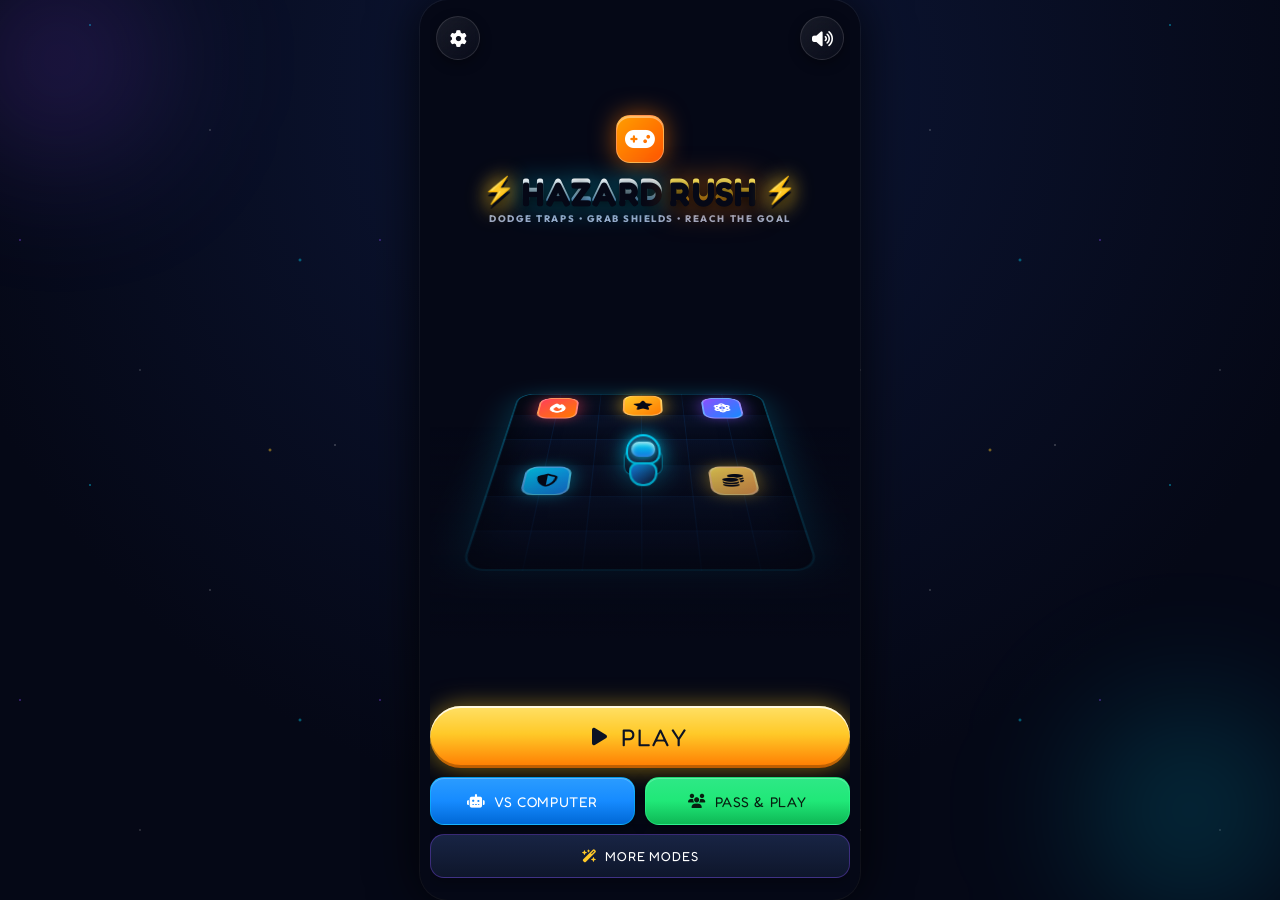
==== commit e6e4e3b8: "k" ====
--- a/index.html
+++ b/index.html
@@ -362,23 +362,23 @@
       </div>
 
       <!-- THE BOARD CANVAS (Hero of Gameplay Screen) -->
-      <div class="board-wrapper">
-        <canvas id="canvas" width="380" height="460"></canvas>
+      <div class="board-wrapper" id="boardWrapper">
+        <canvas id="canvas"></canvas>
+        <!-- Ephemeral Animated Turn Announcement (Puffs away without container) -->
+        <div class="turn-puff-announcement" id="turnPuffAnnouncement"></div>
       </div>
       
-      <!-- FLOATING BOTTOM CONTROLS & COMPACT MESSAGE FEED -->
+      <!-- Hidden message fallback targets for backward compatibility if any script references them -->
+      <div id="hiddenMessageFallbacks" style="display:none;">
+        <span id="turnBullet"></span>
+        <span id="turnName"></span>
+        <span id="turnStatus"></span>
+        <span id="mainMessage"></span>
+        <span id="hint"></span>
+      </div>
+
+      <!-- FLOATING BOTTOM CONTROLS (Clean, No Legend, No Bulky Box) -->
       <div class="hud-controls-bar">
-        <!-- Floating Contextual Notification Message -->
-        <div class="message-box">
-          <div class="turn-status-text">
-            <span class="turn-bullet" id="turnBullet"></span>
-            <span id="turnName">🔴 RED RACER'S TURN</span>
-            <span id="turnStatus">&bull; TAP DICE</span>
-          </div>
-          <div class="msg-title" id="mainMessage">Roll the dice to start the race!</div>
-          <div class="msg-desc" id="hint">Pro-Tip: Land on opponent to knock them back!</div>
-        </div>
-
         <!-- Centered Controls: Dice Box & Tactical Trap Button -->
         <div class="dice-box-wrapper">
           <button type="button" class="btn-action-powerup" id="btnSetTrap" title="Place a sabotage trap behind opponent" style="display: none;">
@@ -389,7 +389,7 @@
 
           <div class="dice-box" id="roll">
             <span id="dice" style="display: none;">?</span>
-            <div class="scene">
+            <div class="scene" id="diceScene">
               <div class="cube" id="cube">
                 <!-- Front: 1 -->
                 <div class="cube-face front" data-face="1">
@@ -429,16 +429,6 @@
           </div>
         </div>
       </div>
-      
-      <!-- COMPACT MAP LEGEND -->
-      <footer class="legend-panel">
-        <span class="legend-item"><span class="legend-dot" style="color:#00d9ff;"></span>Bonus</span>
-        <span class="legend-item"><span class="legend-dot" style="color:#ff7a00;"></span>Trap</span>
-        <span class="legend-item"><span class="legend-dot" style="color:#ff4058;"></span>Reset</span>
-        <span class="legend-item"><span class="legend-dot" style="color:#168bff;"></span>Shield</span>
-        <span class="legend-item"><span class="legend-dot" style="color:#8b4dff;"></span>Portal</span>
-        <span class="legend-item"><span class="legend-dot" style="color:#ffc928;"></span>Goal</span>
-      </footer>
     </div>
 
   </div> <!-- End .app -->
--- a/style.css
+++ b/style.css
@@ -150,24 +150,27 @@
   width: 100%;
   max-width: 440px;
   height: 100vh;
-  max-height: 880px;
+  height: 100dvh;
+  max-height: 100dvh;
   margin: auto;
   display: flex;
   flex-direction: column;
-  padding: 10px 14px;
+  padding: 8px 10px calc(8px + env(safe-area-inset-bottom, 0px)) 10px;
   background: var(--bg-main);
   box-shadow: 0 0 50px rgba(0, 0, 0, 0.8), 0 0 0 1px rgba(255, 255, 255, 0.08);
   border-radius: 28px;
   overflow: hidden;
+  box-sizing: border-box;
 }
 
 @media (max-width: 460px) {
   .app {
     max-width: 100%;
     height: 100vh;
-    max-height: 100vh;
+    height: 100dvh;
+    max-height: 100dvh;
     border-radius: 0;
-    padding: 8px 10px;
+    padding: 6px 6px calc(6px + env(safe-area-inset-bottom, 0px)) 6px;
     box-shadow: none;
   }
 }
@@ -1275,26 +1278,99 @@
   padding: 2px 4px;
 }
 
-/* Board Canvas Area */
+/* Board Canvas Area - Full Width Seamless Presentation */
 .board-wrapper {
   position: relative;
   width: 100%;
   flex: 1;
+  min-height: 0; /* Critical for flex child shrink on small mobile viewports */
   display: flex;
   align-items: center;
   justify-content: center;
   overflow: hidden;
   border-radius: 18px;
   background: #070B18;
-  border: 1px solid rgba(255, 255, 255, 0.07);
-  box-shadow: inset 0 0 30px rgba(0, 0, 0, 0.8);
+  border: 1px solid rgba(255, 255, 255, 0.08);
+  box-shadow: inset 0 0 35px rgba(0, 0, 0, 0.9);
 }
 
 #canvas {
   width: 100%;
   height: 100%;
-  object-fit: contain;
   display: block;
+}
+
+/* Ephemeral Turn Announcement - Text Only, No Container, Animated Puff */
+.turn-puff-announcement {
+  position: absolute;
+  top: 40%;
+  left: 50%;
+  transform: translate(-50%, -50%) scale(0.6);
+  pointer-events: none;
+  z-index: 50;
+  opacity: 0;
+  white-space: nowrap;
+  font-family: 'Fredoka One', cursive, sans-serif;
+  font-size: 26px;
+  letter-spacing: 0.08em;
+  text-transform: uppercase;
+  background: none;
+  border: none;
+  box-shadow: none;
+  padding: 0;
+  margin: 0;
+  user-select: none;
+  will-change: transform, opacity, filter;
+}
+
+.turn-puff-announcement.puff-red {
+  color: #FF4058;
+  text-shadow: 
+    0 0 12px rgba(255, 64, 88, 0.9),
+    0 0 25px rgba(255, 64, 88, 0.7),
+    0 0 45px rgba(255, 64, 88, 0.5),
+    0 2px 4px rgba(0, 0, 0, 0.8);
+}
+
+.turn-puff-announcement.puff-blue {
+  color: #00D9FF;
+  text-shadow: 
+    0 0 12px rgba(0, 217, 255, 0.9),
+    0 0 25px rgba(0, 217, 255, 0.7),
+    0 0 45px rgba(0, 217, 255, 0.5),
+    0 2px 4px rgba(0, 0, 0, 0.8);
+}
+
+.turn-puff-announcement.puff-anim {
+  animation: turnPuffWord 1.1s cubic-bezier(0.18, 0.89, 0.32, 1.28) forwards;
+}
+
+@keyframes turnPuffWord {
+  0% {
+    opacity: 0;
+    transform: translate(-50%, -50%) scale(0.4) rotate(-3deg);
+    filter: blur(8px);
+  }
+  20% {
+    opacity: 1;
+    transform: translate(-50%, -50%) scale(1.12) rotate(0deg);
+    filter: blur(0px);
+  }
+  45% {
+    opacity: 1;
+    transform: translate(-50%, -50%) scale(1.0) translateY(-4px);
+    filter: blur(0px);
+  }
+  75% {
+    opacity: 0.8;
+    transform: translate(-50%, -50%) scale(1.22) translateY(-14px);
+    filter: blur(3px);
+  }
+  100% {
+    opacity: 0;
+    transform: translate(-50%, -50%) scale(1.6) translateY(-26px);
+    filter: blur(14px);
+  }
 }
 
 /* Floating Bottom Controls */
@@ -1302,51 +1378,11 @@
   display: flex;
   flex-direction: column;
   align-items: center;
-  gap: 8px;
-  padding: 6px 0 2px 0;
+  gap: 6px;
+  padding: 8px 0 4px 0;
   z-index: 10;
-}
-
-/* Floating Notification Message Box */
-.message-box {
-  width: 100%;
-  background: var(--bg-glass);
-  border: 1px solid rgba(0, 217, 255, 0.2);
-  border-radius: var(--radius-md);
-  padding: 8px 12px;
-  text-align: center;
-  backdrop-filter: blur(14px);
-  box-shadow: 0 6px 20px rgba(0, 0, 0, 0.45);
-}
-
-.turn-status-text {
-  display: flex;
-  align-items: center;
-  justify-content: center;
-  gap: 5px;
-  font-size: 11px;
-  font-weight: 800;
-  letter-spacing: 0.04em;
-  margin-bottom: 2px;
-}
-.turn-bullet {
-  width: 7px;
-  height: 7px;
-  border-radius: 50%;
-  background: var(--danger-red);
-  box-shadow: 0 0 8px var(--glow-red);
-}
-
-.msg-title {
-  font-family: 'Fredoka One', cursive, sans-serif;
-  font-size: 13px;
-  color: var(--white);
-}
-
-.msg-desc {
-  font-size: 10px;
-  color: var(--muted-text);
-  margin-top: 1px;
+  width: 100%;
+  flex-shrink: 0;
 }
 
 /* Centered Controls: Dice Box & Tactical Trap Button */
@@ -1355,11 +1391,12 @@
   align-items: center;
   justify-content: center;
   gap: 12px;
+  width: 100%;
 }
 
 /* Tactical Powerup Action Button (SET TRAP) */
 .btn-action-powerup {
-  height: 82px;
+  height: 74px;
   padding: 0 14px;
   border-radius: var(--radius-md);
   background: linear-gradient(180deg, rgba(255, 122, 0, 0.22), rgba(15, 23, 42, 0.9));
@@ -1369,7 +1406,7 @@
   flex-direction: column;
   align-items: center;
   justify-content: center;
-  gap: 4px;
+  gap: 3px;
   cursor: pointer;
   position: relative;
   transition: transform 0.15s var(--ease-spring), box-shadow 0.2s, background 0.2s;
@@ -1388,7 +1425,7 @@
   filter: grayscale(0.6);
 }
 .powerup-icon {
-  font-size: 22px;
+  font-size: 20px;
   line-height: 1;
   filter: drop-shadow(0 0 8px #FF7A00);
 }
@@ -1419,8 +1456,8 @@
 }
 
 .dice-box {
-  width: 88px;
-  height: 82px;
+  width: 86px;
+  height: 74px;
   border-radius: var(--radius-md);
   background: linear-gradient(180deg, rgba(22, 139, 255, 0.15), rgba(11, 18, 36, 0.85));
   border: 1.5px solid var(--cyan);
@@ -1429,10 +1466,11 @@
   flex-direction: column;
   align-items: center;
   justify-content: center;
-  gap: 4px;
+  gap: 3px;
   cursor: pointer;
   transition: transform 0.15s var(--ease-spring), box-shadow 0.2s;
   user-select: none;
+  position: relative;
 }
 .dice-box:hover {
   transform: scale(1.06);
@@ -1449,7 +1487,7 @@
 
 .dice-label {
   font-family: 'Fredoka One', cursive, sans-serif;
-  font-size: 10px;
+  font-size: 9.5px;
   letter-spacing: 0.08em;
   color: var(--cyan);
   text-shadow: 0 0 8px var(--cyan);
@@ -1458,27 +1496,55 @@
 
 /* 3D Dice Cube Implementation - Crisp Centering & Alignment */
 .scene {
-  width: 44px;
-  height: 44px;
+  width: 42px;
+  height: 42px;
   perspective: 400px;
   display: flex;
   align-items: center;
   justify-content: center;
+  transition: transform 0.65s cubic-bezier(0.25, 1, 0.5, 1);
+  will-change: transform;
+}
+
+/* Dynamic rolling across the gameplay board when rolling */
+.scene.rolling-across {
+  animation: diceTumbleAcross 0.85s cubic-bezier(0.22, 0.8, 0.36, 1) forwards;
+}
+
+@keyframes diceTumbleAcross {
+  0% {
+    transform: translateY(0) scale(1);
+  }
+  25% {
+    transform: translateY(-80px) translateX(-25px) scale(1.35) rotate(-15deg);
+  }
+  50% {
+    transform: translateY(-130px) translateX(20px) scale(1.45) rotate(12deg);
+  }
+  75% {
+    transform: translateY(-55px) translateX(-10px) scale(1.2) rotate(-6deg);
+  }
+  90% {
+    transform: translateY(-10px) translateX(0) scale(1.05);
+  }
+  100% {
+    transform: translateY(0) translateX(0) scale(1);
+  }
 }
 
 .cube {
-  width: 44px;
-  height: 44px;
+  width: 42px;
+  height: 42px;
   position: relative;
   transform-style: preserve-3d;
   transform: rotateX(-20deg) rotateY(30deg);
-  transition: transform 0.8s cubic-bezier(0.2, 0.8, 0.3, 1);
+  transition: transform 0.85s cubic-bezier(0.2, 0.85, 0.32, 1.15);
 }
 
 .cube-face {
   position: absolute;
-  width: 44px;
-  height: 44px;
+  width: 42px;
+  height: 42px;
   top: 0;
   left: 0;
   box-sizing: border-box;
@@ -1494,19 +1560,19 @@
   backface-visibility: hidden;
 }
 
-.cube-face.front  { transform: rotateY(0deg) translateZ(22px); }
-.cube-face.back   { transform: rotateY(180deg) translateZ(22px); }
-.cube-face.right  { transform: rotateY(90deg) translateZ(22px); }
-.cube-face.left   { transform: rotateY(-90deg) translateZ(22px); }
-.cube-face.top    { transform: rotateX(90deg) translateZ(22px); }
-.cube-face.bottom { transform: rotateX(-90deg) translateZ(22px); }
+.cube-face.front  { transform: rotateY(0deg) translateZ(21px); }
+.cube-face.back   { transform: rotateY(180deg) translateZ(21px); }
+.cube-face.right  { transform: rotateY(90deg) translateZ(21px); }
+.cube-face.left   { transform: rotateY(-90deg) translateZ(21px); }
+.cube-face.top    { transform: rotateX(90deg) translateZ(21px); }
+.cube-face.bottom { transform: rotateX(-90deg) translateZ(21px); }
 
 .pip {
   display: block;
   align-self: center;
   justify-self: center;
-  width: 6.5px;
-  height: 6.5px;
+  width: 6px;
+  height: 6px;
   border-radius: 50%;
   background: #FFFFFF;
   box-shadow: 0 0 6px #00D9FF, 0 0 10px #00D9FF;
@@ -1521,36 +1587,6 @@
 .pip-bl     { grid-column: 1; grid-row: 3; }
 .pip-br     { grid-column: 3; grid-row: 3; }
 
-/* Legend Panel */
-.legend-panel {
-  display: flex;
-  align-items: center;
-  justify-content: space-around;
-  width: 100%;
-  padding: 4px 6px;
-  background: rgba(11, 18, 36, 0.4);
-  border-radius: var(--radius-pill);
-  border: 1px solid rgba(255, 255, 255, 0.04);
-  margin-top: 4px;
-}
-
-.legend-item {
-  font-size: 9.5px;
-  font-weight: 700;
-  color: var(--muted-text);
-  display: flex;
-  align-items: center;
-  gap: 4px;
-}
-
-.legend-dot {
-  width: 6px;
-  height: 6px;
-  border-radius: 50%;
-  background: currentColor;
-  box-shadow: 0 0 6px currentColor;
-}
-
 /* ==========================================================================
    7. MODALS & OVERLAYS
    ========================================================================== */
